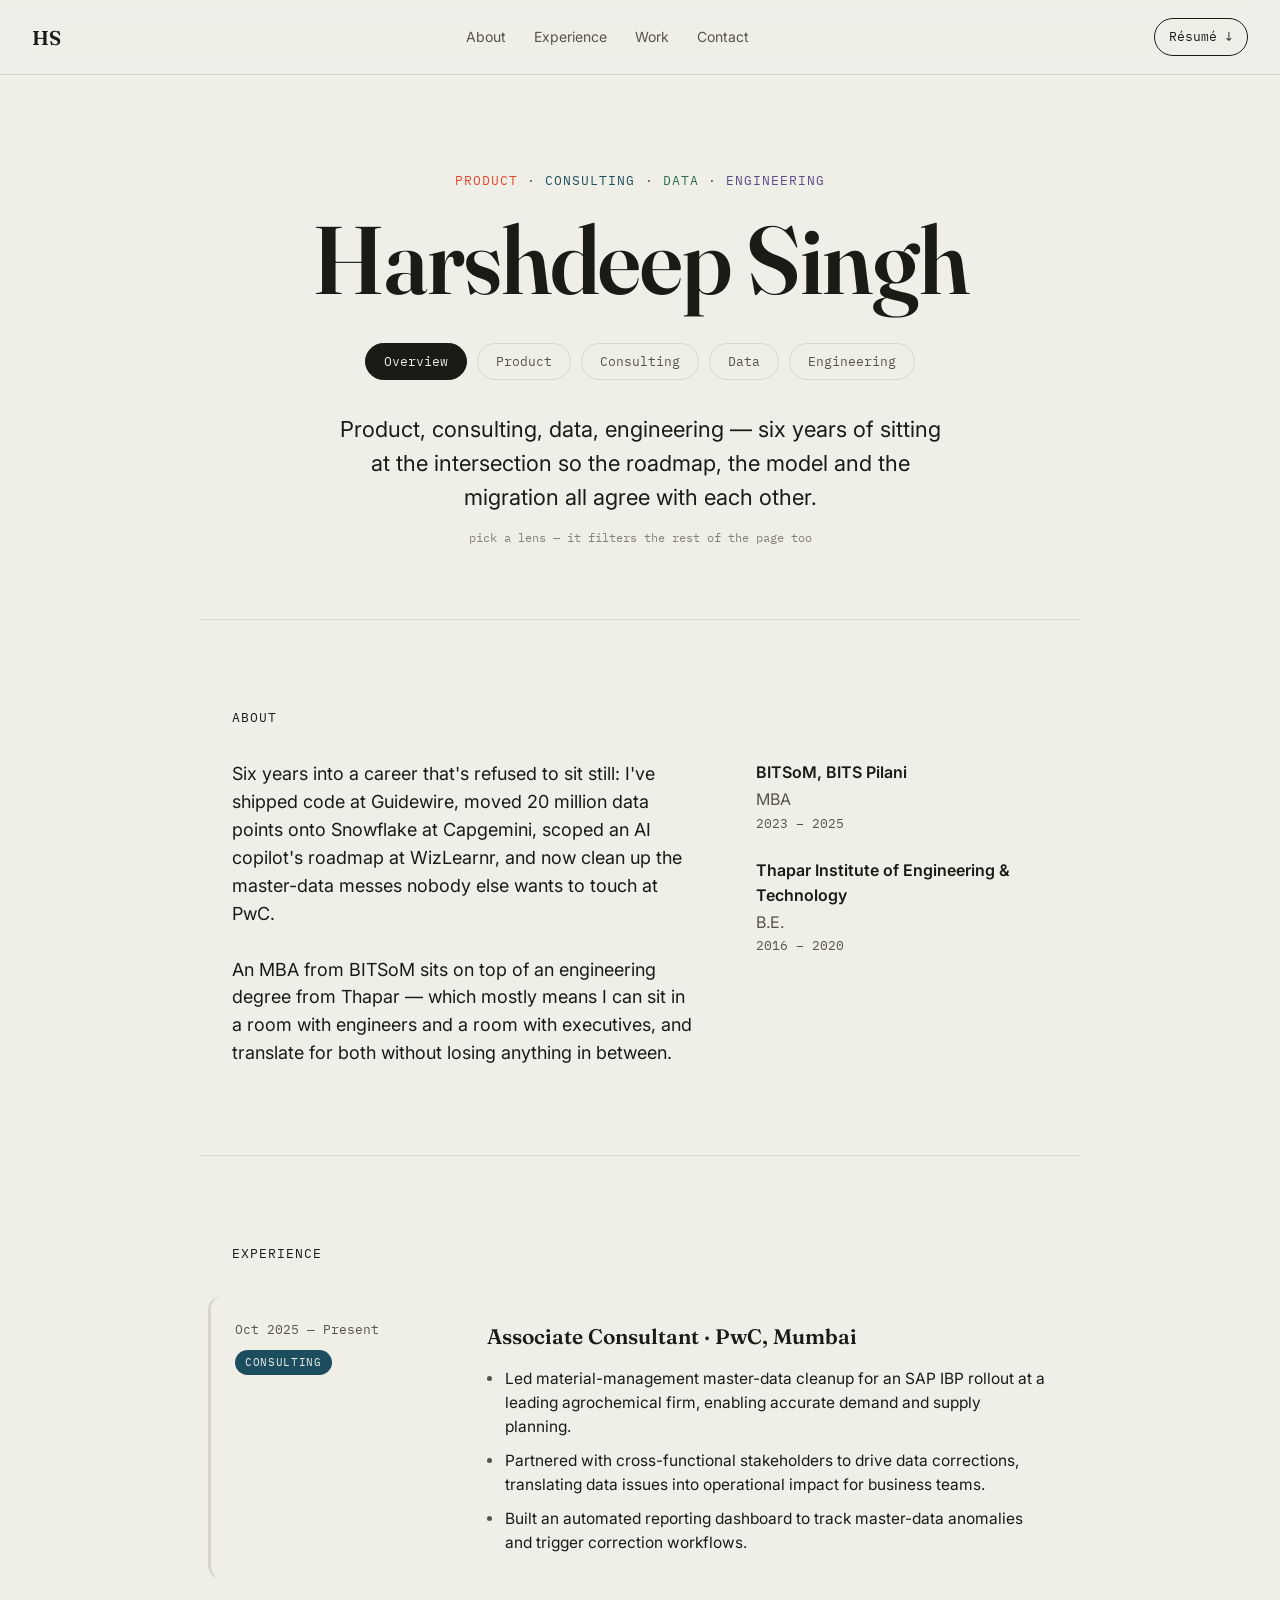
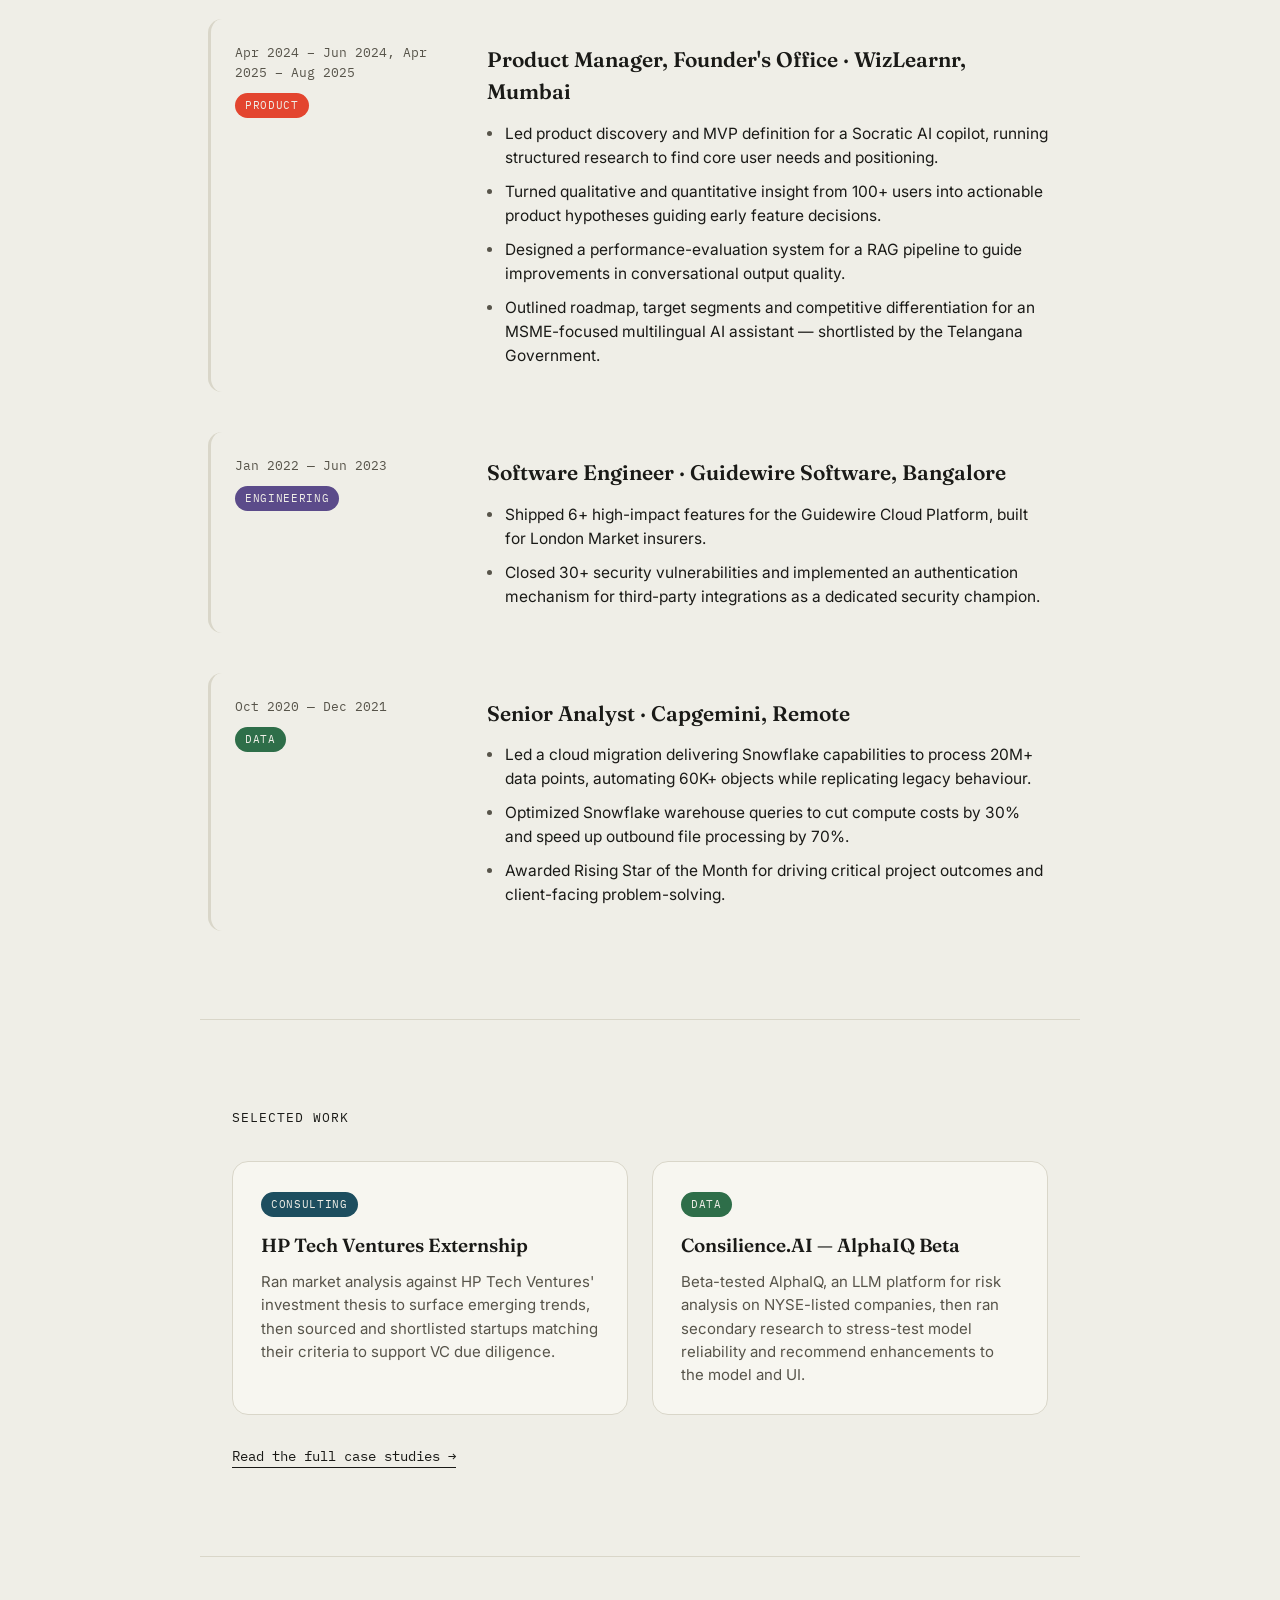
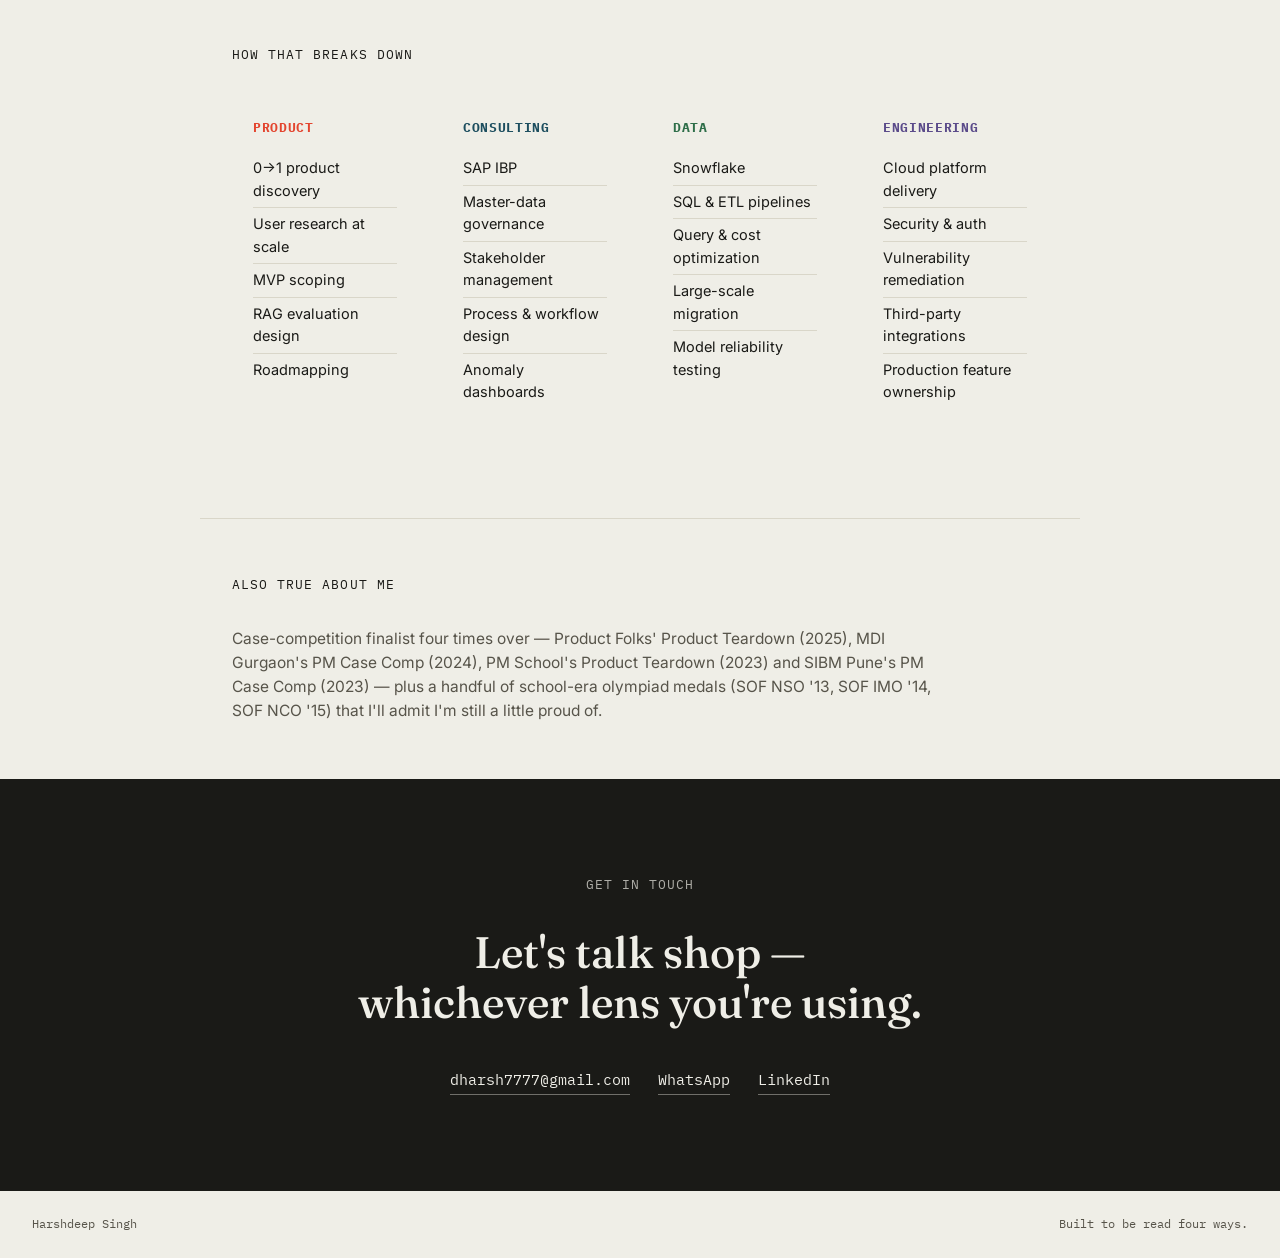
==== index.html @ 52ef0144 "Add files via upload" ====
<!DOCTYPE html>
<html lang="en">
<head>
<meta charset="UTF-8">
<meta name="viewport" content="width=device-width, initial-scale=1.0">
<title>Harshdeep Singh — Product · Consulting · Data · Engineering</title>
<meta name="description" content="Harshdeep Singh's portfolio — product, consulting, data and engineering, told through one career.">

<link rel="preconnect" href="https://fonts.googleapis.com">
<link rel="preconnect" href="https://fonts.gstatic.com" crossorigin>
<link href="https://fonts.googleapis.com/css2?family=Fraunces:opsz,wght@9..144,300;9..144,500;9..144,600;9..144,700&family=Inter:wght@400;500;600&family=IBM+Plex+Mono:wght@400;500&display=swap" rel="stylesheet">
<link rel="stylesheet" href="styles.css">
</head>
<body data-mode="overview">

<nav class="nav">
  <a href="#top" class="nav__mark">HS</a>
  <div class="nav__links">
    <a href="#about">About</a>
    <a href="#experience">Experience</a>
    <a href="#work">Work</a>
    <a href="#contact">Contact</a>
  </div>
  <a class="nav__resume" href="https://drive.google.com/file/d/1-5M2BheT80IlMUJ9oXyYekqQb4ygV8jG/view?usp=sharing" target="_blank" rel="noopener">Résumé ↓</a>
</nav>

<main>

  <!-- HERO -->
  <section class="hero" id="top">
    <p class="hero__eyebrow">
      <span data-eyebrow="product">Product</span> · <span data-eyebrow="consulting">Consulting</span> · <span data-eyebrow="data">Data</span> · <span data-eyebrow="engineering">Engineering</span>
    </p>
    <h1 class="hero__name">Harshdeep&nbsp;Singh</h1>

    <div class="lens" role="group" aria-label="View my work through a lens">
      <button class="lens__pill is-active" data-mode="overview" aria-pressed="true">Overview</button>
      <button class="lens__pill" data-mode="product" aria-pressed="false">Product</button>
      <button class="lens__pill" data-mode="consulting" aria-pressed="false">Consulting</button>
      <button class="lens__pill" data-mode="data" aria-pressed="false">Data</button>
      <button class="lens__pill" data-mode="engineering" aria-pressed="false">Engineering</button>
    </div>

    <p class="hero__tagline" id="tagline">
      Product, consulting, data, engineering — six years of sitting at the intersection so the roadmap, the model and the migration all agree with each other.
    </p>
    <p class="hero__hint">pick a lens — it filters the rest of the page too</p>
  </section>

  <!-- ABOUT -->
  <section class="section" id="about">
    <p class="eyebrow">About</p>
    <div class="about__grid">
      <p class="about__text">
        Six years into a career that's refused to sit still: I've shipped code at Guidewire, moved 20 million data points onto Snowflake at Capgemini, scoped an AI copilot's roadmap at WizLearnr, and now clean up the master-data messes nobody else wants to touch at PwC.
        <br><br>
        An MBA from BITSoM sits on top of an engineering degree from Thapar — which mostly means I can sit in a room with engineers and a room with executives, and translate for both without losing anything in between.
      </p>
      <div class="about__edu">
        <div class="edu__item">
          <p class="edu__school">BITSoM, BITS Pilani</p>
          <p class="edu__deg">MBA</p>
          <p class="edu__date">2023 – 2025</p>
        </div>
        <div class="edu__item">
          <p class="edu__school">Thapar Institute of Engineering &amp; Technology</p>
          <p class="edu__deg">B.E.</p>
          <p class="edu__date">2016 – 2020</p>
        </div>
      </div>
    </div>
  </section>

  <!-- EXPERIENCE -->
  <section class="section" id="experience">
    <p class="eyebrow">Experience</p>

    <div class="timeline">

      <article class="tl-item" data-mode="consulting">
        <div class="tl-item__when">
          <span class="tl-item__date">Oct 2025 — Present</span>
          <span class="tl-item__tag" data-tag="consulting">Consulting</span>
        </div>
        <div class="tl-item__body">
          <h3>Associate Consultant · PwC, Mumbai</h3>
          <ul>
            <li>Led material-management master-data cleanup for an SAP IBP rollout at a leading agrochemical firm, enabling accurate demand and supply planning.</li>
            <li>Partnered with cross-functional stakeholders to drive data corrections, translating data issues into operational impact for business teams.</li>
            <li>Built an automated reporting dashboard to track master-data anomalies and trigger correction workflows.</li>
          </ul>
        </div>
      </article>

      <article class="tl-item" data-mode="product">
        <div class="tl-item__when">
          <span class="tl-item__date">Apr 2024 – Jun 2024, Apr 2025 – Aug 2025</span>
          <span class="tl-item__tag" data-tag="product">Product</span>
        </div>
        <div class="tl-item__body">
          <h3>Product Manager, Founder's Office · WizLearnr, Mumbai</h3>
          <ul>
            <li>Led product discovery and MVP definition for a Socratic AI copilot, running structured research to find core user needs and positioning.</li>
            <li>Turned qualitative and quantitative insight from 100+ users into actionable product hypotheses guiding early feature decisions.</li>
            <li>Designed a performance-evaluation system for a RAG pipeline to guide improvements in conversational output quality.</li>
            <li>Outlined roadmap, target segments and competitive differentiation for an MSME-focused multilingual AI assistant — shortlisted by the Telangana Government.</li>
          </ul>
        </div>
      </article>

      <article class="tl-item" data-mode="engineering">
        <div class="tl-item__when">
          <span class="tl-item__date">Jan 2022 — Jun 2023</span>
          <span class="tl-item__tag" data-tag="engineering">Engineering</span>
        </div>
        <div class="tl-item__body">
          <h3>Software Engineer · Guidewire Software, Bangalore</h3>
          <ul>
            <li>Shipped 6+ high-impact features for the Guidewire Cloud Platform, built for London Market insurers.</li>
            <li>Closed 30+ security vulnerabilities and implemented an authentication mechanism for third-party integrations as a dedicated security champion.</li>
          </ul>
        </div>
      </article>

      <article class="tl-item" data-mode="data">
        <div class="tl-item__when">
          <span class="tl-item__date">Oct 2020 — Dec 2021</span>
          <span class="tl-item__tag" data-tag="data">Data</span>
        </div>
        <div class="tl-item__body">
          <h3>Senior Analyst · Capgemini, Remote</h3>
          <ul>
            <li>Led a cloud migration delivering Snowflake capabilities to process 20M+ data points, automating 60K+ objects while replicating legacy behaviour.</li>
            <li>Optimized Snowflake warehouse queries to cut compute costs by 30% and speed up outbound file processing by 70%.</li>
            <li>Awarded Rising Star of the Month for driving critical project outcomes and client-facing problem-solving.</li>
          </ul>
        </div>
      </article>

    </div>
  </section>

  <!-- WORK / PROJECTS -->
  <section class="section" id="work">
    <p class="eyebrow">Selected work</p>

    <div class="work-grid">
      <article class="work-card" data-mode="consulting">
        <span class="work-card__tag" data-tag="consulting">Consulting</span>
        <h3>HP Tech Ventures Externship</h3>
        <p>Ran market analysis against HP Tech Ventures' investment thesis to surface emerging trends, then sourced and shortlisted startups matching their criteria to support VC due diligence.</p>
      </article>

      <article class="work-card" data-mode="data">
        <span class="work-card__tag" data-tag="data">Data</span>
        <h3>Consilience.AI — AlphaIQ Beta</h3>
        <p>Beta-tested AlphaIQ, an LLM platform for risk analysis on NYSE-listed companies, then ran secondary research to stress-test model reliability and recommend enhancements to the model and UI.</p>
      </article>
    </div>

    <a class="work-cta" href="https://drive.google.com/drive/folders/11_wQbaVWUSu5bs67gZ-zLNTzkMA_i_I-?usp=sharing" target="_blank" rel="noopener">Read the full case studies →</a>
  </section>

  <!-- SKILLS -->
  <section class="section" id="skills">
    <p class="eyebrow">How that breaks down</p>
    <div class="skills-grid">

      <div class="skill-group" data-mode="product">
        <h4 data-tag="product">Product</h4>
        <ul>
          <li>0→1 product discovery</li>
          <li>User research at scale</li>
          <li>MVP scoping</li>
          <li>RAG evaluation design</li>
          <li>Roadmapping</li>
        </ul>
      </div>

      <div class="skill-group" data-mode="consulting">
        <h4 data-tag="consulting">Consulting</h4>
        <ul>
          <li>SAP IBP</li>
          <li>Master-data governance</li>
          <li>Stakeholder management</li>
          <li>Process &amp; workflow design</li>
          <li>Anomaly dashboards</li>
        </ul>
      </div>

      <div class="skill-group" data-mode="data">
        <h4 data-tag="data">Data</h4>
        <ul>
          <li>Snowflake</li>
          <li>SQL &amp; ETL pipelines</li>
          <li>Query &amp; cost optimization</li>
          <li>Large-scale migration</li>
          <li>Model reliability testing</li>
        </ul>
      </div>

      <div class="skill-group" data-mode="engineering">
        <h4 data-tag="engineering">Engineering</h4>
        <ul>
          <li>Cloud platform delivery</li>
          <li>Security &amp; auth</li>
          <li>Vulnerability remediation</li>
          <li>Third-party integrations</li>
          <li>Production feature ownership</li>
        </ul>
      </div>

    </div>
  </section>

  <!-- MORE / ACHIEVEMENTS -->
  <section class="section section--tight" id="more">
    <p class="eyebrow">Also true about me</p>
    <p class="more__text">
      Case-competition finalist four times over — Product Folks' Product Teardown (2025), MDI Gurgaon's PM Case Comp (2024), PM School's Product Teardown (2023) and SIBM Pune's PM Case Comp (2023) — plus a handful of school-era olympiad medals (SOF NSO '13, SOF IMO '14, SOF NCO '15) that I'll admit I'm still a little proud of.
    </p>
  </section>

  <!-- CONTACT -->
  <section class="contact" id="contact">
    <p class="eyebrow eyebrow--light">Get in touch</p>
    <h2 class="contact__heading">Let's talk shop —<br>whichever lens you're using.</h2>
    <div class="contact__links">
      <a href="mailto:dharsh7777@gmail.com">dharsh7777@gmail.com</a>
      <a href="https://wa.me/917355120100" target="_blank" rel="noopener">WhatsApp</a>
      <a href="#" target="_blank" rel="noopener" id="linkedin-link">LinkedIn</a>
    </div>
  </section>

</main>

<footer class="footer">
  <span>Harshdeep Singh</span>
  <span>Built to be read four ways.</span>
</footer>

<script src="script.js"></script>
</body>
</html>
---- styles.css ----
/* ---------- Tokens ---------- */
:root {
  --paper: #efeee7;
  --paper-raised: #f7f6f0;
  --ink: #1a1a17;
  --ink-soft: #57544a;
  --line: #d9d6c9;

  --accent: #1a1a17;
  --accent-soft: #1a1a1712;

  --c-product: #e3452f;
  --c-consulting: #1d4e5f;
  --c-data: #2e6e49;
  --c-engineering: #5b4b8a;

  --font-display: "Fraunces", serif;
  --font-body: "Inter", -apple-system, sans-serif;
  --font-mono: "IBM Plex Mono", monospace;

  --wrap: 880px;
}

* { box-sizing: border-box; }

@media (prefers-reduced-motion: reduce) {
  * { animation-duration: 0.001ms !important; transition-duration: 0.001ms !important; }
}

html { scroll-behavior: smooth; }

body {
  margin: 0;
  background: var(--paper);
  color: var(--ink);
  font-family: var(--font-body);
  font-size: 16px;
  line-height: 1.55;
  transition: background 0.4s ease;
}

a { color: inherit; }

ul { margin: 0; padding: 0; list-style: none; }

/* ---------- Nav ---------- */
.nav {
  position: sticky;
  top: 0;
  z-index: 20;
  display: flex;
  align-items: center;
  justify-content: space-between;
  padding: 18px 32px;
  background: color-mix(in srgb, var(--paper) 88%, transparent);
  backdrop-filter: blur(8px);
  border-bottom: 1px solid var(--line);
}

.nav__mark {
  font-family: var(--font-display);
  font-weight: 600;
  font-size: 20px;
  text-decoration: none;
  letter-spacing: 0.02em;
}

.nav__links {
  display: flex;
  gap: 28px;
  font-size: 14px;
}

.nav__links a {
  text-decoration: none;
  color: var(--ink-soft);
  transition: color 0.2s ease;
}
.nav__links a:hover,
.nav__links a:focus-visible { color: var(--ink); }

.nav__resume {
  font-family: var(--font-mono);
  font-size: 13px;
  text-decoration: none;
  border: 1px solid var(--ink);
  padding: 8px 14px;
  border-radius: 999px;
  transition: background 0.2s ease, color 0.2s ease, border-color 0.3s ease;
  white-space: nowrap;
}
.nav__resume:hover,
.nav__resume:focus-visible {
  background: var(--accent);
  border-color: var(--accent);
  color: var(--paper);
}

@media (max-width: 640px) {
  .nav__links { display: none; }
  .nav { padding: 16px 20px; }
}

/* ---------- Hero ---------- */
.hero {
  max-width: var(--wrap);
  margin: 0 auto;
  padding: 96px 32px 72px;
  text-align: center;
}

.hero__eyebrow {
  font-family: var(--font-mono);
  font-size: 13px;
  text-transform: uppercase;
  letter-spacing: 0.08em;
  color: var(--ink-soft);
  margin: 0 0 20px;
}
.hero__eyebrow span[data-eyebrow="product"] { color: var(--c-product); }
.hero__eyebrow span[data-eyebrow="consulting"] { color: var(--c-consulting); }
.hero__eyebrow span[data-eyebrow="data"] { color: var(--c-data); }
.hero__eyebrow span[data-eyebrow="engineering"] { color: var(--c-engineering); }

.hero__name {
  font-family: var(--font-display);
  font-weight: 600;
  font-size: clamp(48px, 9vw, 96px);
  line-height: 1;
  margin: 0 0 36px;
  letter-spacing: -0.01em;
}

.lens {
  display: flex;
  flex-wrap: wrap;
  justify-content: center;
  gap: 10px;
  margin-bottom: 32px;
}

.lens__pill {
  font-family: var(--font-mono);
  font-size: 13px;
  background: transparent;
  border: 1px solid var(--line);
  color: var(--ink-soft);
  padding: 9px 18px;
  border-radius: 999px;
  cursor: pointer;
  transition: border-color 0.25s ease, color 0.25s ease, background 0.25s ease, transform 0.15s ease;
}
.lens__pill:hover { transform: translateY(-1px); }
.lens__pill:focus-visible { outline: 2px solid var(--accent); outline-offset: 2px; }

.lens__pill.is-active {
  border-color: var(--accent);
  color: var(--paper);
  background: var(--accent);
}

.hero__tagline {
  font-size: clamp(18px, 2.4vw, 22px);
  max-width: 620px;
  margin: 0 auto 14px;
  color: var(--ink);
  min-height: 66px;
  transition: color 0.3s ease;
}

.hero__hint {
  font-family: var(--font-mono);
  font-size: 12px;
  color: var(--ink-soft);
  opacity: 0.7;
  margin: 0;
}

/* ---------- Sections ---------- */
.section {
  max-width: var(--wrap);
  margin: 0 auto;
  padding: 88px 32px;
  border-top: 1px solid var(--line);
}
.section--tight { padding: 56px 32px; }

.eyebrow {
  font-family: var(--font-mono);
  font-size: 13px;
  text-transform: uppercase;
  letter-spacing: 0.08em;
  color: var(--accent);
  margin: 0 0 32px;
  transition: color 0.3s ease;
}

/* About */
.about__grid {
  display: grid;
  grid-template-columns: 1.6fr 1fr;
  gap: 56px;
}
.about__text { font-size: 18px; margin: 0; }

.about__edu { display: flex; flex-direction: column; gap: 24px; }
.edu__school { font-weight: 600; margin: 0 0 2px; }
.edu__deg { margin: 0; color: var(--ink-soft); }
.edu__date { font-family: var(--font-mono); font-size: 13px; color: var(--ink-soft); margin: 2px 0 0; }

@media (max-width: 720px) {
  .about__grid { grid-template-columns: 1fr; gap: 32px; }
}

/* Timeline */
.timeline { display: flex; flex-direction: column; gap: 40px; }

.tl-item {
  display: grid;
  grid-template-columns: 220px 1fr;
  gap: 32px;
  padding: 24px;
  margin: 0 -24px;
  border-radius: 14px;
  border-left: 3px solid var(--line);
  transition: opacity 0.35s ease, border-color 0.35s ease, background 0.35s ease, filter 0.35s ease;
}

.tl-item__when { display: flex; flex-direction: column; gap: 10px; }
.tl-item__date { font-family: var(--font-mono); font-size: 13px; color: var(--ink-soft); }

.tl-item__tag {
  font-family: var(--font-mono);
  font-size: 11px;
  text-transform: uppercase;
  letter-spacing: 0.06em;
  padding: 4px 10px;
  border-radius: 999px;
  width: fit-content;
  color: var(--paper);
}
.tl-item__tag[data-tag="product"] { background: var(--c-product); }
.tl-item__tag[data-tag="consulting"] { background: var(--c-consulting); }
.tl-item__tag[data-tag="data"] { background: var(--c-data); }
.tl-item__tag[data-tag="engineering"] { background: var(--c-engineering); }

.tl-item__body h3 { font-family: var(--font-display); font-weight: 600; font-size: 21px; margin: 0 0 14px; }
.tl-item__body ul { display: flex; flex-direction: column; gap: 10px; }
.tl-item__body li {
  position: relative;
  padding-left: 18px;
  font-size: 15.5px;
  color: var(--ink);
}
.tl-item__body li::before {
  content: "";
  position: absolute;
  left: 0; top: 9px;
  width: 5px; height: 5px;
  border-radius: 50%;
  background: var(--ink-soft);
}

.tl-item.is-active { border-left-color: var(--accent); background: var(--accent-soft); }
.tl-item.is-dim { opacity: 0.32; filter: grayscale(0.4); }

@media (max-width: 640px) {
  .tl-item { grid-template-columns: 1fr; margin: 0; padding: 20px 16px; }
}

/* Work */
.work-grid {
  display: grid;
  grid-template-columns: 1fr 1fr;
  gap: 24px;
  margin-bottom: 28px;
}

.work-card {
  padding: 28px;
  border: 1px solid var(--line);
  border-radius: 16px;
  background: var(--paper-raised);
  transition: opacity 0.35s ease, border-color 0.3s ease, filter 0.35s ease;
}
.work-card__tag {
  font-family: var(--font-mono);
  font-size: 11px;
  text-transform: uppercase;
  letter-spacing: 0.06em;
  padding: 4px 10px;
  border-radius: 999px;
  color: var(--paper);
  display: inline-block;
  margin-bottom: 14px;
}
.work-card__tag[data-tag="consulting"] { background: var(--c-consulting); }
.work-card__tag[data-tag="data"] { background: var(--c-data); }

.work-card h3 { font-family: var(--font-display); font-weight: 600; font-size: 19px; margin: 0 0 10px; }
.work-card p { margin: 0; font-size: 15px; color: var(--ink-soft); }

.work-card.is-dim { opacity: 0.32; filter: grayscale(0.4); }

.work-cta {
  font-family: var(--font-mono);
  font-size: 14px;
  text-decoration: none;
  border-bottom: 1px solid var(--ink);
  padding-bottom: 2px;
}

@media (max-width: 640px) {
  .work-grid { grid-template-columns: 1fr; }
}

/* Skills */
.skills-grid {
  display: grid;
  grid-template-columns: repeat(4, 1fr);
  gap: 24px;
}
.skill-group {
  padding: 20px;
  border-radius: 14px;
  border: 1px solid transparent;
  transition: opacity 0.35s ease, border-color 0.3s ease, background 0.35s ease, filter 0.35s ease;
}
.skill-group h4 { font-family: var(--font-mono); font-size: 13px; text-transform: uppercase; letter-spacing: 0.05em; margin: 0 0 14px; }
.skill-group h4[data-tag="product"] { color: var(--c-product); }
.skill-group h4[data-tag="consulting"] { color: var(--c-consulting); }
.skill-group h4[data-tag="data"] { color: var(--c-data); }
.skill-group h4[data-tag="engineering"] { color: var(--c-engineering); }

.skill-group li { font-size: 14.5px; padding: 5px 0; border-top: 1px solid var(--line); }
.skill-group li:first-child { border-top: none; }

.skill-group.is-active { background: var(--paper-raised); border-color: var(--line); }
.skill-group.is-dim { opacity: 0.32; filter: grayscale(0.4); }

@media (max-width: 860px) {
  .skills-grid { grid-template-columns: 1fr 1fr; }
}
@media (max-width: 480px) {
  .skills-grid { grid-template-columns: 1fr; }
}

/* More / achievements */
.more__text { font-size: 15.5px; color: var(--ink-soft); max-width: 700px; margin: 0; }

/* Contact */
.contact {
  background: var(--ink);
  color: var(--paper);
  padding: 96px 32px;
  text-align: center;
}
.eyebrow--light { color: color-mix(in srgb, var(--paper) 70%, transparent); }

.contact__heading {
  font-family: var(--font-display);
  font-weight: 500;
  font-size: clamp(28px, 5vw, 44px);
  line-height: 1.15;
  margin: 0 0 40px;
}

.contact__links {
  display: flex;
  justify-content: center;
  gap: 28px;
  flex-wrap: wrap;
  font-family: var(--font-mono);
  font-size: 15px;
}
.contact__links a {
  text-decoration: none;
  border-bottom: 1px solid color-mix(in srgb, var(--paper) 40%, transparent);
  padding-bottom: 3px;
  transition: border-color 0.2s ease, opacity 0.2s ease;
}
.contact__links a:hover,
.contact__links a:focus-visible { border-color: var(--paper); }

/* Footer */
.footer {
  display: flex;
  justify-content: space-between;
  padding: 24px 32px;
  font-family: var(--font-mono);
  font-size: 12px;
  color: var(--ink-soft);
  background: var(--paper);
}

@media (max-width: 480px) {
  .footer { flex-direction: column; gap: 6px; text-align: center; }
}
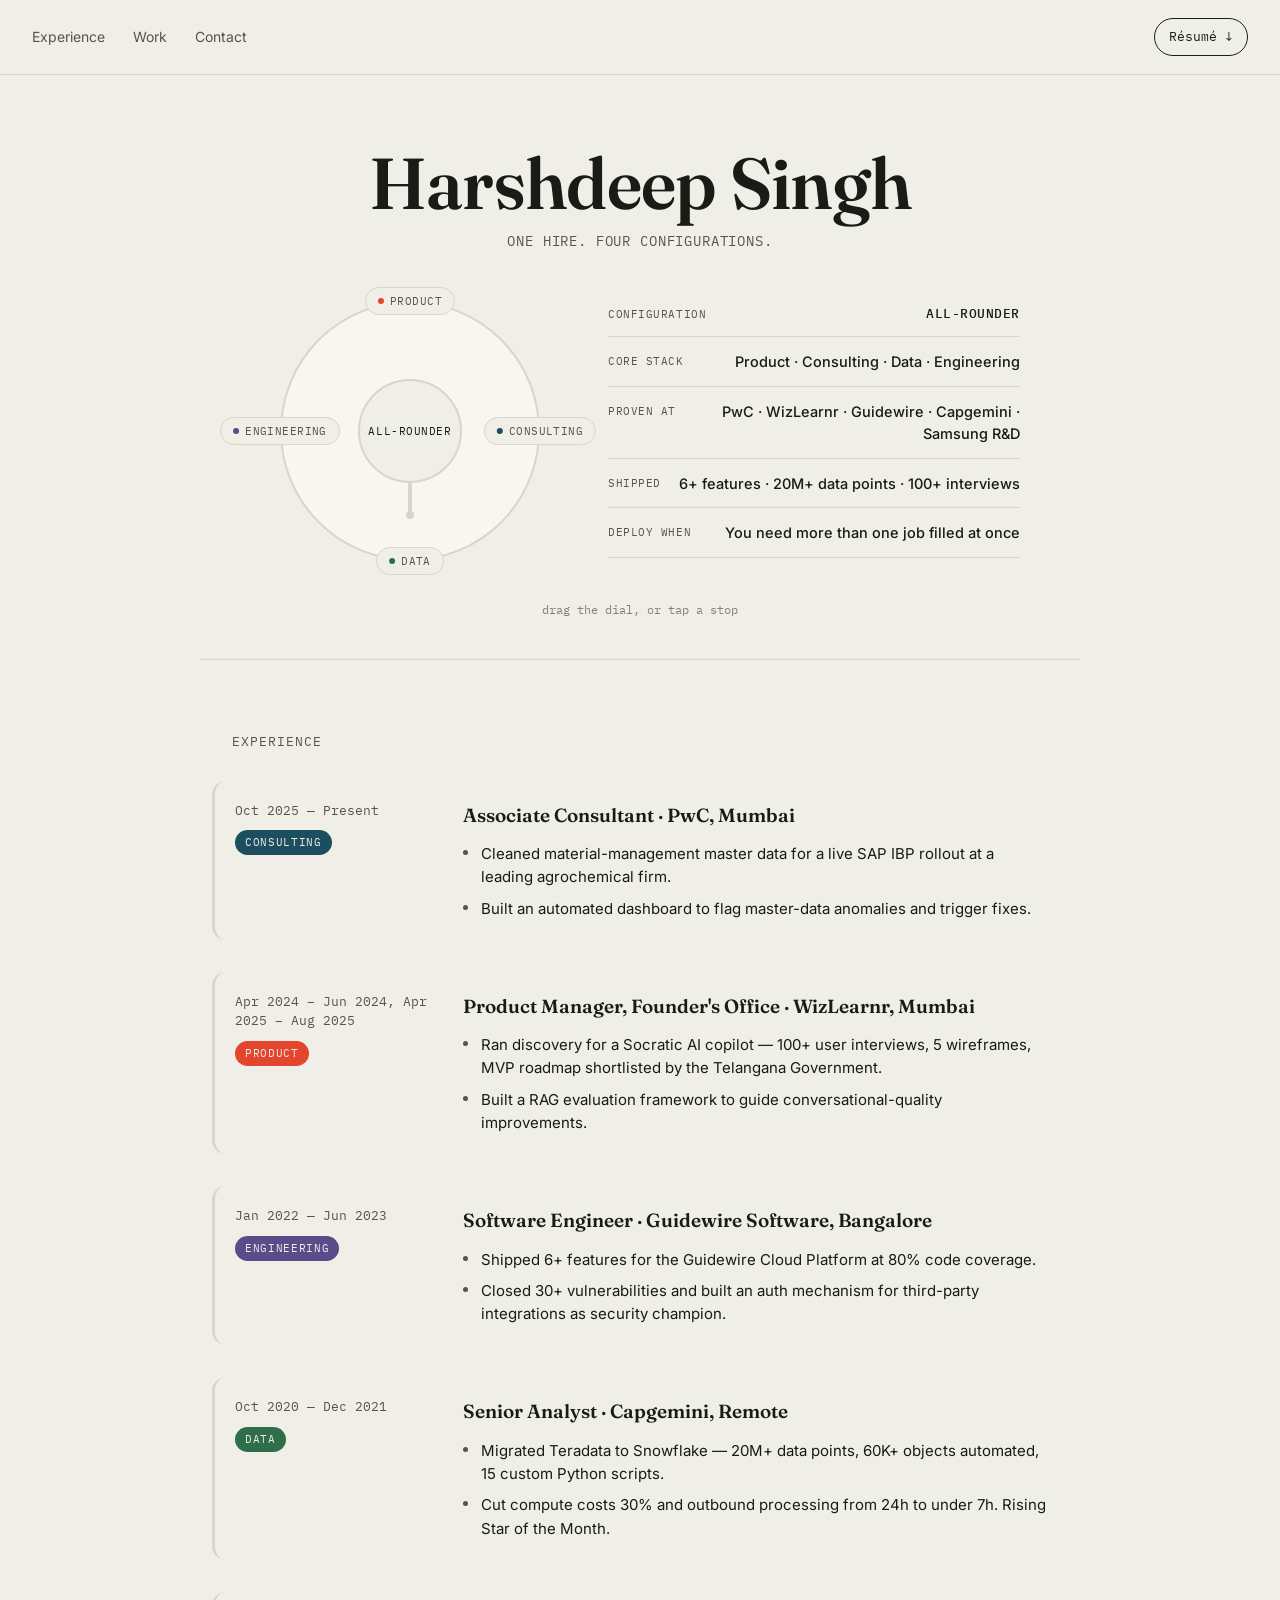
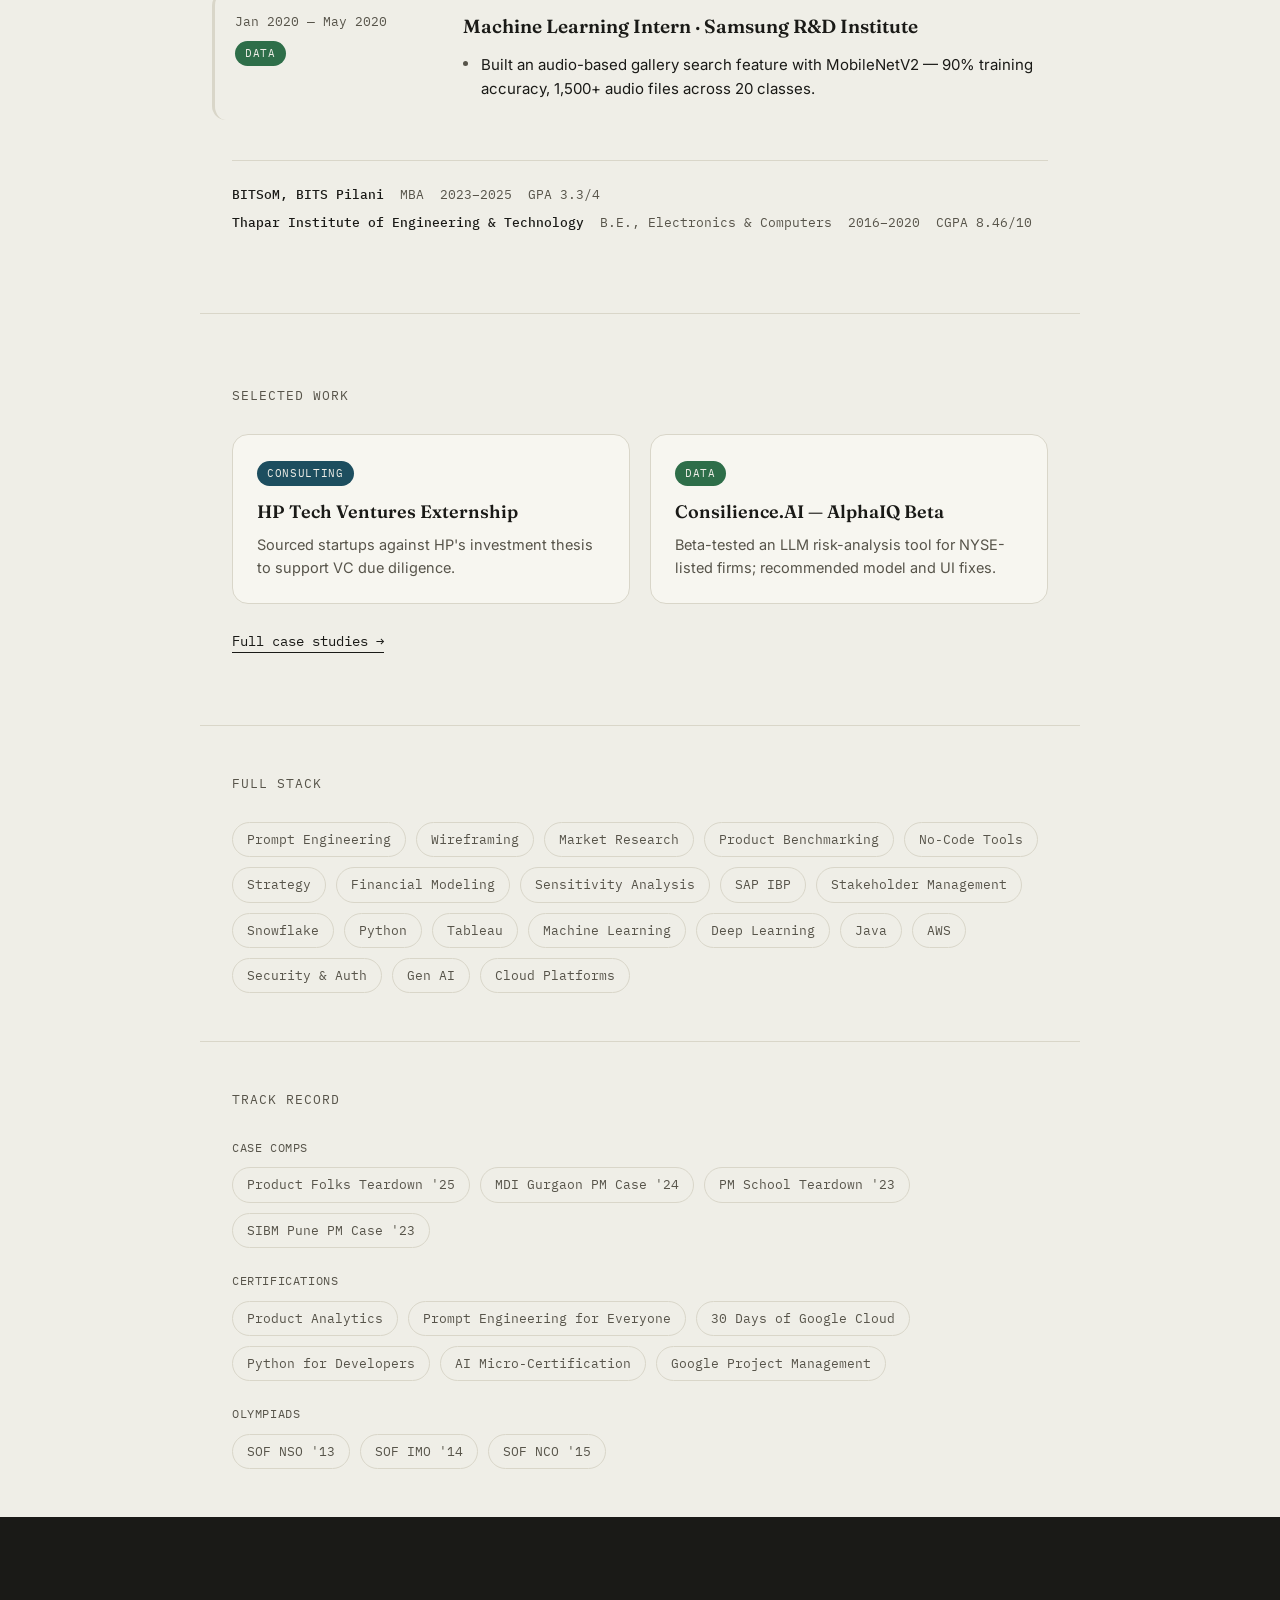
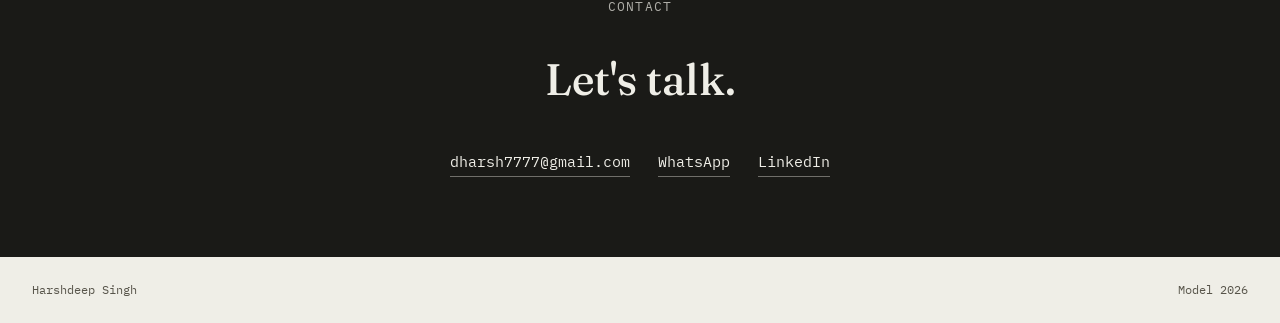
==== commit 3d62a129: "Add files via upload" ====
--- a/index.html
+++ b/index.html
@@ -3,8 +3,8 @@
 <head>
 <meta charset="UTF-8">
 <meta name="viewport" content="width=device-width, initial-scale=1.0">
-<title>Harshdeep Singh — Product · Consulting · Data · Engineering</title>
-<meta name="description" content="Harshdeep Singh's portfolio — product, consulting, data and engineering, told through one career.">
+<title>Harshdeep Singh — Model 2026</title>
+<meta name="description" content="Harshdeep Singh — one hire, four configurations: Product, Consulting, Data, Engineering.">
 
 <link rel="preconnect" href="https://fonts.googleapis.com">
 <link rel="preconnect" href="https://fonts.gstatic.com" crossorigin>
@@ -14,9 +14,7 @@
 <body data-mode="overview">
 
 <nav class="nav">
-  <a href="#top" class="nav__mark">HS</a>
   <div class="nav__links">
-    <a href="#about">About</a>
     <a href="#experience">Experience</a>
     <a href="#work">Work</a>
     <a href="#contact">Contact</a>
@@ -26,49 +24,61 @@
 
 <main>
 
-  <!-- HERO -->
+  <!-- HERO + CONFIGURATOR -->
   <section class="hero" id="top">
-    <p class="hero__eyebrow">
-      <span data-eyebrow="product">Product</span> · <span data-eyebrow="consulting">Consulting</span> · <span data-eyebrow="data">Data</span> · <span data-eyebrow="engineering">Engineering</span>
-    </p>
-    <h1 class="hero__name">Harshdeep&nbsp;Singh</h1>
-
-    <div class="lens" role="group" aria-label="View my work through a lens">
-      <button class="lens__pill is-active" data-mode="overview" aria-pressed="true">Overview</button>
-      <button class="lens__pill" data-mode="product" aria-pressed="false">Product</button>
-      <button class="lens__pill" data-mode="consulting" aria-pressed="false">Consulting</button>
-      <button class="lens__pill" data-mode="data" aria-pressed="false">Data</button>
-      <button class="lens__pill" data-mode="engineering" aria-pressed="false">Engineering</button>
-    </div>
-
-    <p class="hero__tagline" id="tagline">
-      Product, consulting, data, engineering — six years of sitting at the intersection so the roadmap, the model and the migration all agree with each other.
-    </p>
-    <p class="hero__hint">pick a lens — it filters the rest of the page too</p>
-  </section>
-
-  <!-- ABOUT -->
-  <section class="section" id="about">
-    <p class="eyebrow">About</p>
-    <div class="about__grid">
-      <p class="about__text">
-        Six years into a career that's refused to sit still: I've shipped code at Guidewire, moved 20 million data points onto Snowflake at Capgemini, scoped an AI copilot's roadmap at WizLearnr, and now clean up the master-data messes nobody else wants to touch at PwC.
-        <br><br>
-        An MBA from BITSoM sits on top of an engineering degree from Thapar — which mostly means I can sit in a room with engineers and a room with executives, and translate for both without losing anything in between.
-      </p>
-      <div class="about__edu">
-        <div class="edu__item">
-          <p class="edu__school">BITSoM, BITS Pilani</p>
-          <p class="edu__deg">MBA</p>
-          <p class="edu__date">2023 – 2025</p>
-        </div>
-        <div class="edu__item">
-          <p class="edu__school">Thapar Institute of Engineering &amp; Technology</p>
-          <p class="edu__deg">B.E.</p>
-          <p class="edu__date">2016 – 2020</p>
-        </div>
-      </div>
-    </div>
+    <h1 class="hero__name">Harshdeep Singh</h1>
+    <p class="hero__sub">One hire. Four configurations.</p>
+
+    <div class="configurator">
+
+      <!-- DIAL -->
+      <div class="dial" id="dial" tabindex="0" aria-label="Configuration dial. Use arrow keys or drag to select.">
+        <div class="dial__ring"></div>
+        <div class="dial__needle" id="needle"></div>
+        <button class="dial__hub" id="hub" aria-label="Reset to overview">
+          <span id="hub-label">ALL-ROUNDER</span>
+        </button>
+        <button class="dial__stop dial__stop--top" data-mode="product" aria-pressed="false">
+          <span class="dot" data-dot="product"></span>Product
+        </button>
+        <button class="dial__stop dial__stop--right" data-mode="consulting" aria-pressed="false">
+          <span class="dot" data-dot="consulting"></span>Consulting
+        </button>
+        <button class="dial__stop dial__stop--bottom" data-mode="data" aria-pressed="false">
+          <span class="dot" data-dot="data"></span>Data
+        </button>
+        <button class="dial__stop dial__stop--left" data-mode="engineering" aria-pressed="false">
+          <span class="dot" data-dot="engineering"></span>Engineering
+        </button>
+      </div>
+
+      <!-- SPEC SHEET -->
+      <div class="spec">
+        <p class="spec__row">
+          <span class="spec__label">Configuration</span>
+          <span class="spec__value" id="spec-config">All-rounder</span>
+        </p>
+        <p class="spec__row">
+          <span class="spec__label">Core stack</span>
+          <span class="spec__value" id="spec-stack">Product · Consulting · Data · Engineering</span>
+        </p>
+        <p class="spec__row">
+          <span class="spec__label">Proven at</span>
+          <span class="spec__value" id="spec-proven">PwC · WizLearnr · Guidewire · Capgemini · Samsung R&amp;D</span>
+        </p>
+        <p class="spec__row">
+          <span class="spec__label">Shipped</span>
+          <span class="spec__value" id="spec-shipped">6+ features · 20M+ data points · 100+ interviews</span>
+        </p>
+        <p class="spec__row">
+          <span class="spec__label">Deploy when</span>
+          <span class="spec__value" id="spec-deploy">You need more than one job filled at once</span>
+        </p>
+      </div>
+
+    </div>
+
+    <p class="hero__hint">drag the dial, or tap a stop</p>
   </section>
 
   <!-- EXPERIENCE -->
@@ -85,9 +95,8 @@
         <div class="tl-item__body">
           <h3>Associate Consultant · PwC, Mumbai</h3>
           <ul>
-            <li>Led material-management master-data cleanup for an SAP IBP rollout at a leading agrochemical firm, enabling accurate demand and supply planning.</li>
-            <li>Partnered with cross-functional stakeholders to drive data corrections, translating data issues into operational impact for business teams.</li>
-            <li>Built an automated reporting dashboard to track master-data anomalies and trigger correction workflows.</li>
+            <li>Cleaned material-management master data for a live SAP IBP rollout at a leading agrochemical firm.</li>
+            <li>Built an automated dashboard to flag master-data anomalies and trigger fixes.</li>
           </ul>
         </div>
       </article>
@@ -100,10 +109,8 @@
         <div class="tl-item__body">
           <h3>Product Manager, Founder's Office · WizLearnr, Mumbai</h3>
           <ul>
-            <li>Led product discovery and MVP definition for a Socratic AI copilot, running structured research to find core user needs and positioning.</li>
-            <li>Turned qualitative and quantitative insight from 100+ users into actionable product hypotheses guiding early feature decisions.</li>
-            <li>Designed a performance-evaluation system for a RAG pipeline to guide improvements in conversational output quality.</li>
-            <li>Outlined roadmap, target segments and competitive differentiation for an MSME-focused multilingual AI assistant — shortlisted by the Telangana Government.</li>
+            <li>Ran discovery for a Socratic AI copilot — 100+ user interviews, 5 wireframes, MVP roadmap shortlisted by the Telangana Government.</li>
+            <li>Built a RAG evaluation framework to guide conversational-quality improvements.</li>
           </ul>
         </div>
       </article>
@@ -116,8 +123,8 @@
         <div class="tl-item__body">
           <h3>Software Engineer · Guidewire Software, Bangalore</h3>
           <ul>
-            <li>Shipped 6+ high-impact features for the Guidewire Cloud Platform, built for London Market insurers.</li>
-            <li>Closed 30+ security vulnerabilities and implemented an authentication mechanism for third-party integrations as a dedicated security champion.</li>
+            <li>Shipped 6+ features for the Guidewire Cloud Platform at 80% code coverage.</li>
+            <li>Closed 30+ vulnerabilities and built an auth mechanism for third-party integrations as security champion.</li>
           </ul>
         </div>
       </article>
@@ -130,13 +137,30 @@
         <div class="tl-item__body">
           <h3>Senior Analyst · Capgemini, Remote</h3>
           <ul>
-            <li>Led a cloud migration delivering Snowflake capabilities to process 20M+ data points, automating 60K+ objects while replicating legacy behaviour.</li>
-            <li>Optimized Snowflake warehouse queries to cut compute costs by 30% and speed up outbound file processing by 70%.</li>
-            <li>Awarded Rising Star of the Month for driving critical project outcomes and client-facing problem-solving.</li>
-          </ul>
-        </div>
-      </article>
-
+            <li>Migrated Teradata to Snowflake — 20M+ data points, 60K+ objects automated, 15 custom Python scripts.</li>
+            <li>Cut compute costs 30% and outbound processing from 24h to under 7h. Rising Star of the Month.</li>
+          </ul>
+        </div>
+      </article>
+
+      <article class="tl-item" data-mode="data">
+        <div class="tl-item__when">
+          <span class="tl-item__date">Jan 2020 — May 2020</span>
+          <span class="tl-item__tag" data-tag="data">Data</span>
+        </div>
+        <div class="tl-item__body">
+          <h3>Machine Learning Intern · Samsung R&amp;D Institute</h3>
+          <ul>
+            <li>Built an audio-based gallery search feature with MobileNetV2 — 90% training accuracy, 1,500+ audio files across 20 classes.</li>
+          </ul>
+        </div>
+      </article>
+
+    </div>
+
+    <div class="edu-strip">
+      <p><span>BITSoM, BITS Pilani</span><span>MBA</span><span>2023–2025</span><span>GPA 3.3/4</span></p>
+      <p><span>Thapar Institute of Engineering &amp; Technology</span><span>B.E., Electronics &amp; Computers</span><span>2016–2020</span><span>CGPA 8.46/10</span></p>
     </div>
   </section>
 
@@ -148,83 +172,85 @@
       <article class="work-card" data-mode="consulting">
         <span class="work-card__tag" data-tag="consulting">Consulting</span>
         <h3>HP Tech Ventures Externship</h3>
-        <p>Ran market analysis against HP Tech Ventures' investment thesis to surface emerging trends, then sourced and shortlisted startups matching their criteria to support VC due diligence.</p>
+        <p>Sourced startups against HP's investment thesis to support VC due diligence.</p>
       </article>
 
       <article class="work-card" data-mode="data">
         <span class="work-card__tag" data-tag="data">Data</span>
         <h3>Consilience.AI — AlphaIQ Beta</h3>
-        <p>Beta-tested AlphaIQ, an LLM platform for risk analysis on NYSE-listed companies, then ran secondary research to stress-test model reliability and recommend enhancements to the model and UI.</p>
-      </article>
-    </div>
-
-    <a class="work-cta" href="https://drive.google.com/drive/folders/11_wQbaVWUSu5bs67gZ-zLNTzkMA_i_I-?usp=sharing" target="_blank" rel="noopener">Read the full case studies →</a>
-  </section>
-
-  <!-- SKILLS -->
-  <section class="section" id="skills">
-    <p class="eyebrow">How that breaks down</p>
-    <div class="skills-grid">
-
-      <div class="skill-group" data-mode="product">
-        <h4 data-tag="product">Product</h4>
-        <ul>
-          <li>0→1 product discovery</li>
-          <li>User research at scale</li>
-          <li>MVP scoping</li>
-          <li>RAG evaluation design</li>
-          <li>Roadmapping</li>
-        </ul>
-      </div>
-
-      <div class="skill-group" data-mode="consulting">
-        <h4 data-tag="consulting">Consulting</h4>
-        <ul>
-          <li>SAP IBP</li>
-          <li>Master-data governance</li>
-          <li>Stakeholder management</li>
-          <li>Process &amp; workflow design</li>
-          <li>Anomaly dashboards</li>
-        </ul>
-      </div>
-
-      <div class="skill-group" data-mode="data">
-        <h4 data-tag="data">Data</h4>
-        <ul>
-          <li>Snowflake</li>
-          <li>SQL &amp; ETL pipelines</li>
-          <li>Query &amp; cost optimization</li>
-          <li>Large-scale migration</li>
-          <li>Model reliability testing</li>
-        </ul>
-      </div>
-
-      <div class="skill-group" data-mode="engineering">
-        <h4 data-tag="engineering">Engineering</h4>
-        <ul>
-          <li>Cloud platform delivery</li>
-          <li>Security &amp; auth</li>
-          <li>Vulnerability remediation</li>
-          <li>Third-party integrations</li>
-          <li>Production feature ownership</li>
-        </ul>
-      </div>
-
-    </div>
-  </section>
-
-  <!-- MORE / ACHIEVEMENTS -->
+        <p>Beta-tested an LLM risk-analysis tool for NYSE-listed firms; recommended model and UI fixes.</p>
+      </article>
+    </div>
+
+    <a class="work-cta" href="https://drive.google.com/drive/folders/11_wQbaVWUSu5bs67gZ-zLNTzkMA_i_I-?usp=sharing" target="_blank" rel="noopener">Full case studies →</a>
+  </section>
+
+  <!-- FULL STACK -->
+  <section class="section section--tight" id="stack">
+    <p class="eyebrow">Full stack</p>
+    <div class="chip-row" id="chip-row">
+      <span class="chip" data-mode="product">Prompt Engineering</span>
+      <span class="chip" data-mode="product">Wireframing</span>
+      <span class="chip" data-mode="product">Market Research</span>
+      <span class="chip" data-mode="product">Product Benchmarking</span>
+      <span class="chip" data-mode="product">No-Code Tools</span>
+      <span class="chip" data-mode="consulting">Strategy</span>
+      <span class="chip" data-mode="consulting">Financial Modeling</span>
+      <span class="chip" data-mode="consulting">Sensitivity Analysis</span>
+      <span class="chip" data-mode="consulting">SAP IBP</span>
+      <span class="chip" data-mode="consulting">Stakeholder Management</span>
+      <span class="chip" data-mode="data">Snowflake</span>
+      <span class="chip" data-mode="data">Python</span>
+      <span class="chip" data-mode="data">Tableau</span>
+      <span class="chip" data-mode="data">Machine Learning</span>
+      <span class="chip" data-mode="data">Deep Learning</span>
+      <span class="chip" data-mode="engineering">Java</span>
+      <span class="chip" data-mode="engineering">AWS</span>
+      <span class="chip" data-mode="engineering">Security &amp; Auth</span>
+      <span class="chip" data-mode="engineering">Gen AI</span>
+      <span class="chip" data-mode="engineering">Cloud Platforms</span>
+    </div>
+  </section>
+
+  <!-- TRACK RECORD -->
   <section class="section section--tight" id="more">
-    <p class="eyebrow">Also true about me</p>
-    <p class="more__text">
-      Case-competition finalist four times over — Product Folks' Product Teardown (2025), MDI Gurgaon's PM Case Comp (2024), PM School's Product Teardown (2023) and SIBM Pune's PM Case Comp (2023) — plus a handful of school-era olympiad medals (SOF NSO '13, SOF IMO '14, SOF NCO '15) that I'll admit I'm still a little proud of.
-    </p>
+    <p class="eyebrow">Track record</p>
+    <div class="record">
+      <div class="record__group">
+        <p class="record__label">Case comps</p>
+        <div class="chip-row chip-row--flat">
+          <span class="chip chip--flat">Product Folks Teardown '25</span>
+          <span class="chip chip--flat">MDI Gurgaon PM Case '24</span>
+          <span class="chip chip--flat">PM School Teardown '23</span>
+          <span class="chip chip--flat">SIBM Pune PM Case '23</span>
+        </div>
+      </div>
+      <div class="record__group">
+        <p class="record__label">Certifications</p>
+        <div class="chip-row chip-row--flat">
+          <span class="chip chip--flat">Product Analytics</span>
+          <span class="chip chip--flat">Prompt Engineering for Everyone</span>
+          <span class="chip chip--flat">30 Days of Google Cloud</span>
+          <span class="chip chip--flat">Python for Developers</span>
+          <span class="chip chip--flat">AI Micro-Certification</span>
+          <span class="chip chip--flat">Google Project Management</span>
+        </div>
+      </div>
+      <div class="record__group">
+        <p class="record__label">Olympiads</p>
+        <div class="chip-row chip-row--flat">
+          <span class="chip chip--flat">SOF NSO '13</span>
+          <span class="chip chip--flat">SOF IMO '14</span>
+          <span class="chip chip--flat">SOF NCO '15</span>
+        </div>
+      </div>
+    </div>
   </section>
 
   <!-- CONTACT -->
   <section class="contact" id="contact">
-    <p class="eyebrow eyebrow--light">Get in touch</p>
-    <h2 class="contact__heading">Let's talk shop —<br>whichever lens you're using.</h2>
+    <p class="eyebrow eyebrow--light">Contact</p>
+    <h2 class="contact__heading">Let's talk.</h2>
     <div class="contact__links">
       <a href="mailto:dharsh7777@gmail.com">dharsh7777@gmail.com</a>
       <a href="https://wa.me/917355120100" target="_blank" rel="noopener">WhatsApp</a>
@@ -236,7 +262,7 @@
 
 <footer class="footer">
   <span>Harshdeep Singh</span>
-  <span>Built to be read four ways.</span>
+  <span>Model 2026</span>
 </footer>
 
 <script src="script.js"></script>
--- a/styles.css
+++ b/styles.css
@@ -27,8 +27,6 @@
   * { animation-duration: 0.001ms !important; transition-duration: 0.001ms !important; }
 }
 
-html { scroll-behavior: smooth; }
-
 body {
   margin: 0;
   background: var(--paper);
@@ -36,12 +34,11 @@
   font-family: var(--font-body);
   font-size: 16px;
   line-height: 1.55;
-  transition: background 0.4s ease;
 }
 
 a { color: inherit; }
-
 ul { margin: 0; padding: 0; list-style: none; }
+button { font-family: inherit; }
 
 /* ---------- Nav ---------- */
 .nav {
@@ -50,34 +47,17 @@
   z-index: 20;
   display: flex;
   align-items: center;
-  justify-content: space-between;
+  justify-content: flex-end;
+  gap: 28px;
   padding: 18px 32px;
   background: color-mix(in srgb, var(--paper) 88%, transparent);
   backdrop-filter: blur(8px);
   border-bottom: 1px solid var(--line);
 }
 
-.nav__mark {
-  font-family: var(--font-display);
-  font-weight: 600;
-  font-size: 20px;
-  text-decoration: none;
-  letter-spacing: 0.02em;
-}
-
-.nav__links {
-  display: flex;
-  gap: 28px;
-  font-size: 14px;
-}
-
-.nav__links a {
-  text-decoration: none;
-  color: var(--ink-soft);
-  transition: color 0.2s ease;
-}
-.nav__links a:hover,
-.nav__links a:focus-visible { color: var(--ink); }
+.nav__links { display: flex; gap: 28px; font-size: 14px; margin-right: auto; }
+.nav__links a { text-decoration: none; color: var(--ink-soft); transition: color 0.2s ease; }
+.nav__links a:hover, .nav__links a:focus-visible { color: var(--ink); }
 
 .nav__resume {
   font-family: var(--font-mono);
@@ -86,148 +66,244 @@
   border: 1px solid var(--ink);
   padding: 8px 14px;
   border-radius: 999px;
-  transition: background 0.2s ease, color 0.2s ease, border-color 0.3s ease;
+  transition: background 0.2s ease, color 0.2s ease;
   white-space: nowrap;
 }
-.nav__resume:hover,
-.nav__resume:focus-visible {
-  background: var(--accent);
-  border-color: var(--accent);
+.nav__resume:hover, .nav__resume:focus-visible {
+  background: var(--ink);
   color: var(--paper);
 }
 
 @media (max-width: 640px) {
   .nav__links { display: none; }
-  .nav { padding: 16px 20px; }
+  .nav { padding: 16px 20px; justify-content: flex-end; }
 }
 
 /* ---------- Hero ---------- */
-.hero {
-  max-width: var(--wrap);
-  margin: 0 auto;
-  padding: 96px 32px 72px;
-  text-align: center;
-}
-
-.hero__eyebrow {
-  font-family: var(--font-mono);
-  font-size: 13px;
-  text-transform: uppercase;
-  letter-spacing: 0.08em;
-  color: var(--ink-soft);
-  margin: 0 0 20px;
-}
-.hero__eyebrow span[data-eyebrow="product"] { color: var(--c-product); }
-.hero__eyebrow span[data-eyebrow="consulting"] { color: var(--c-consulting); }
-.hero__eyebrow span[data-eyebrow="data"] { color: var(--c-data); }
-.hero__eyebrow span[data-eyebrow="engineering"] { color: var(--c-engineering); }
+.hero { max-width: var(--wrap); margin: 0 auto; padding: 72px 32px 40px; text-align: center; }
 
 .hero__name {
   font-family: var(--font-display);
   font-weight: 600;
-  font-size: clamp(48px, 9vw, 96px);
+  font-size: clamp(40px, 7vw, 72px);
   line-height: 1;
-  margin: 0 0 36px;
+  margin: 0 0 12px;
   letter-spacing: -0.01em;
 }
 
-.lens {
-  display: flex;
-  flex-wrap: wrap;
+.hero__sub {
+  font-family: var(--font-mono);
+  font-size: 14px;
+  text-transform: uppercase;
+  letter-spacing: 0.06em;
+  color: var(--ink-soft);
+  margin: 0 0 48px;
+}
+
+/* ---------- Configurator ---------- */
+.configurator {
+  display: grid;
+  grid-template-columns: 300px 1fr;
+  align-items: center;
+  gap: 48px;
+  text-align: left;
+  max-width: 760px;
+  margin: 0 auto;
+}
+
+@media (max-width: 720px) {
+  .configurator { grid-template-columns: 1fr; justify-items: center; text-align: center; }
+}
+
+/* Dial */
+.dial {
+  position: relative;
+  width: 260px;
+  height: 260px;
+  margin: 0 auto;
+  flex-shrink: 0;
+  border-radius: 50%;
+}
+.dial:focus-visible { outline: 2px solid var(--accent); outline-offset: 6px; }
+
+.dial__ring {
+  position: absolute;
+  inset: 0;
+  border-radius: 50%;
+  border: 2px solid var(--line);
+  background: var(--paper-raised);
+}
+
+.dial__needle {
+  position: absolute;
+  left: 50%;
+  top: 50%;
+  width: 4px;
+  height: 84px;
+  background: var(--accent);
+  border-radius: 2px;
+  transform-origin: top center;
+  transform: translateX(-50%) rotate(var(--angle, 0deg));
+  transition: transform 0.6s cubic-bezier(.16, 1, .3, 1), background 0.3s ease, opacity 0.4s ease;
+  opacity: 0.15;
+  pointer-events: none;
+}
+.dial__needle::after {
+  content: "";
+  position: absolute;
+  bottom: -4px;
+  left: 50%;
+  transform: translateX(-50%);
+  width: 8px;
+  height: 8px;
+  border-radius: 50%;
+  background: var(--accent);
+}
+
+.dial__hub {
+  position: absolute;
+  left: 50%;
+  top: 50%;
+  width: 104px;
+  height: 104px;
+  transform: translate(-50%, -50%);
+  border-radius: 50%;
+  background: var(--paper);
+  border: 2px solid var(--line);
+  display: flex;
+  align-items: center;
   justify-content: center;
-  gap: 10px;
-  margin-bottom: 32px;
-}
-
-.lens__pill {
-  font-family: var(--font-mono);
-  font-size: 13px;
-  background: transparent;
+  text-align: center;
+  padding: 8px;
+  cursor: pointer;
+  transition: border-color 0.3s ease, transform 0.15s ease;
+}
+.dial__hub:hover { transform: translate(-50%, -50%) scale(1.03); }
+.dial__hub:focus-visible { outline: 2px solid var(--accent); outline-offset: 3px; }
+.dial__hub span {
+  font-family: var(--font-mono);
+  font-size: 11px;
+  text-transform: uppercase;
+  letter-spacing: 0.05em;
+  color: var(--ink);
+}
+
+.dial__stop {
+  position: absolute;
+  display: flex;
+  align-items: center;
+  gap: 6px;
+  background: var(--paper);
   border: 1px solid var(--line);
   color: var(--ink-soft);
-  padding: 9px 18px;
+  font-family: var(--font-mono);
+  font-size: 11px;
+  text-transform: uppercase;
+  letter-spacing: 0.04em;
+  padding: 6px 12px;
   border-radius: 999px;
   cursor: pointer;
-  transition: border-color 0.25s ease, color 0.25s ease, background 0.25s ease, transform 0.15s ease;
-}
-.lens__pill:hover { transform: translateY(-1px); }
-.lens__pill:focus-visible { outline: 2px solid var(--accent); outline-offset: 2px; }
-
-.lens__pill.is-active {
-  border-color: var(--accent);
-  color: var(--paper);
-  background: var(--accent);
-}
-
-.hero__tagline {
-  font-size: clamp(18px, 2.4vw, 22px);
-  max-width: 620px;
-  margin: 0 auto 14px;
-  color: var(--ink);
-  min-height: 66px;
+  white-space: nowrap;
+  transition: color 0.25s ease, border-color 0.25s ease, transform 0.15s ease, background 0.25s ease;
+}
+.dial__stop:hover { transform: translate(-50%, -50%) scale(1.05); }
+.dial__stop:focus-visible { outline: 2px solid var(--accent); outline-offset: 2px; }
+
+.dial__stop--top    { top: 0;    left: 50%;  transform: translate(-50%, -50%); }
+.dial__stop--right  { top: 50%; left: 100%; transform: translate(-50%, -50%); }
+.dial__stop--bottom { top: 100%; left: 50%;  transform: translate(-50%, -50%); }
+.dial__stop--left   { top: 50%; left: 0;    transform: translate(-50%, -50%); }
+.dial__stop--top:hover    { transform: translate(-50%, -50%) scale(1.05); }
+.dial__stop--right:hover  { transform: translate(-50%, -50%) scale(1.05); }
+.dial__stop--bottom:hover { transform: translate(-50%, -50%) scale(1.05); }
+.dial__stop--left:hover   { transform: translate(-50%, -50%) scale(1.05); }
+
+.dial__stop .dot { width: 6px; height: 6px; border-radius: 50%; background: currentColor; }
+.dial__stop[data-mode="product"].is-active { border-color: var(--c-product); color: var(--c-product); background: color-mix(in srgb, var(--c-product) 10%, var(--paper)); }
+.dial__stop[data-mode="consulting"].is-active { border-color: var(--c-consulting); color: var(--c-consulting); background: color-mix(in srgb, var(--c-consulting) 10%, var(--paper)); }
+.dial__stop[data-mode="data"].is-active { border-color: var(--c-data); color: var(--c-data); background: color-mix(in srgb, var(--c-data) 10%, var(--paper)); }
+.dial__stop[data-mode="engineering"].is-active { border-color: var(--c-engineering); color: var(--c-engineering); background: color-mix(in srgb, var(--c-engineering) 10%, var(--paper)); }
+
+.dot[data-dot="product"] { color: var(--c-product); }
+.dot[data-dot="consulting"] { color: var(--c-consulting); }
+.dot[data-dot="data"] { color: var(--c-data); }
+.dot[data-dot="engineering"] { color: var(--c-engineering); }
+
+@media (max-width: 400px) {
+  .dial { width: 220px; height: 220px; }
+  .dial__hub { width: 88px; height: 88px; }
+  .dial__needle { height: 70px; }
+}
+
+/* Spec sheet */
+.spec { display: flex; flex-direction: column; gap: 14px; width: 100%; }
+.spec__row {
+  display: flex;
+  justify-content: space-between;
+  gap: 16px;
+  margin: 0;
+  padding-bottom: 12px;
+  border-bottom: 1px solid var(--line);
+  font-size: 14.5px;
+}
+.spec__label {
+  font-family: var(--font-mono);
+  font-size: 11px;
+  text-transform: uppercase;
+  letter-spacing: 0.05em;
+  color: var(--ink-soft);
+  white-space: nowrap;
+  padding-top: 2px;
+}
+.spec__value {
+  text-align: right;
+  font-weight: 500;
   transition: color 0.3s ease;
 }
+#spec-config { color: var(--accent); font-family: var(--font-mono); text-transform: uppercase; font-size: 13px; letter-spacing: 0.04em; }
+
+@media (max-width: 720px) {
+  .spec__row { flex-direction: column; gap: 4px; text-align: left; }
+  .spec__value { text-align: left; }
+}
 
 .hero__hint {
   font-family: var(--font-mono);
   font-size: 12px;
   color: var(--ink-soft);
   opacity: 0.7;
-  margin: 0;
+  margin: 40px 0 0;
 }
 
 /* ---------- Sections ---------- */
-.section {
-  max-width: var(--wrap);
-  margin: 0 auto;
-  padding: 88px 32px;
-  border-top: 1px solid var(--line);
-}
-.section--tight { padding: 56px 32px; }
+.section { max-width: var(--wrap); margin: 0 auto; padding: 72px 32px; border-top: 1px solid var(--line); }
+.section--tight { padding: 48px 32px; }
 
 .eyebrow {
   font-family: var(--font-mono);
   font-size: 13px;
   text-transform: uppercase;
   letter-spacing: 0.08em;
-  color: var(--accent);
-  margin: 0 0 32px;
-  transition: color 0.3s ease;
-}
-
-/* About */
-.about__grid {
-  display: grid;
-  grid-template-columns: 1.6fr 1fr;
-  gap: 56px;
-}
-.about__text { font-size: 18px; margin: 0; }
-
-.about__edu { display: flex; flex-direction: column; gap: 24px; }
-.edu__school { font-weight: 600; margin: 0 0 2px; }
-.edu__deg { margin: 0; color: var(--ink-soft); }
-.edu__date { font-family: var(--font-mono); font-size: 13px; color: var(--ink-soft); margin: 2px 0 0; }
-
-@media (max-width: 720px) {
-  .about__grid { grid-template-columns: 1fr; gap: 32px; }
+  color: var(--ink-soft);
+  margin: 0 0 28px;
 }
 
 /* Timeline */
-.timeline { display: flex; flex-direction: column; gap: 40px; }
+.timeline { display: flex; flex-direction: column; gap: 32px; }
 
 .tl-item {
   display: grid;
-  grid-template-columns: 220px 1fr;
-  gap: 32px;
-  padding: 24px;
-  margin: 0 -24px;
+  grid-template-columns: 200px 1fr;
+  gap: 28px;
+  padding: 20px;
+  margin: 0 -20px;
   border-radius: 14px;
   border-left: 3px solid var(--line);
   transition: opacity 0.35s ease, border-color 0.35s ease, background 0.35s ease, filter 0.35s ease;
 }
 
 .tl-item__when { display: flex; flex-direction: column; gap: 10px; }
-.tl-item__date { font-family: var(--font-mono); font-size: 13px; color: var(--ink-soft); }
+.tl-item__date { font-family: var(--font-mono); font-size: 12.5px; color: var(--ink-soft); }
 
 .tl-item__tag {
   font-family: var(--font-mono);
@@ -244,44 +320,47 @@
 .tl-item__tag[data-tag="data"] { background: var(--c-data); }
 .tl-item__tag[data-tag="engineering"] { background: var(--c-engineering); }
 
-.tl-item__body h3 { font-family: var(--font-display); font-weight: 600; font-size: 21px; margin: 0 0 14px; }
-.tl-item__body ul { display: flex; flex-direction: column; gap: 10px; }
-.tl-item__body li {
-  position: relative;
-  padding-left: 18px;
-  font-size: 15.5px;
-  color: var(--ink);
-}
+.tl-item__body h3 { font-family: var(--font-display); font-weight: 600; font-size: 19px; margin: 0 0 12px; }
+.tl-item__body ul { display: flex; flex-direction: column; gap: 8px; }
+.tl-item__body li { position: relative; padding-left: 18px; font-size: 15px; }
 .tl-item__body li::before {
   content: "";
   position: absolute;
-  left: 0; top: 9px;
+  left: 0; top: 8px;
   width: 5px; height: 5px;
   border-radius: 50%;
   background: var(--ink-soft);
 }
 
 .tl-item.is-active { border-left-color: var(--accent); background: var(--accent-soft); }
-.tl-item.is-dim { opacity: 0.32; filter: grayscale(0.4); }
+.tl-item.is-dim { opacity: 0.3; filter: grayscale(0.4); }
 
 @media (max-width: 640px) {
-  .tl-item { grid-template-columns: 1fr; margin: 0; padding: 20px 16px; }
-}
+  .tl-item { grid-template-columns: 1fr; margin: 0; padding: 16px 14px; }
+}
+
+/* Education strip */
+.edu-strip { margin-top: 40px; padding-top: 24px; border-top: 1px solid var(--line); }
+.edu-strip p {
+  display: flex;
+  flex-wrap: wrap;
+  gap: 16px;
+  font-family: var(--font-mono);
+  font-size: 13px;
+  color: var(--ink-soft);
+  margin: 0 0 8px;
+}
+.edu-strip p span:first-child { color: var(--ink); font-weight: 500; }
 
 /* Work */
-.work-grid {
-  display: grid;
-  grid-template-columns: 1fr 1fr;
-  gap: 24px;
-  margin-bottom: 28px;
-}
+.work-grid { display: grid; grid-template-columns: 1fr 1fr; gap: 20px; margin-bottom: 24px; }
 
 .work-card {
-  padding: 28px;
+  padding: 24px;
   border: 1px solid var(--line);
   border-radius: 16px;
   background: var(--paper-raised);
-  transition: opacity 0.35s ease, border-color 0.3s ease, filter 0.35s ease;
+  transition: opacity 0.35s ease, filter 0.35s ease;
 }
 .work-card__tag {
   font-family: var(--font-mono);
@@ -292,77 +371,53 @@
   border-radius: 999px;
   color: var(--paper);
   display: inline-block;
-  margin-bottom: 14px;
+  margin-bottom: 12px;
 }
 .work-card__tag[data-tag="consulting"] { background: var(--c-consulting); }
 .work-card__tag[data-tag="data"] { background: var(--c-data); }
 
-.work-card h3 { font-family: var(--font-display); font-weight: 600; font-size: 19px; margin: 0 0 10px; }
-.work-card p { margin: 0; font-size: 15px; color: var(--ink-soft); }
-
-.work-card.is-dim { opacity: 0.32; filter: grayscale(0.4); }
-
-.work-cta {
-  font-family: var(--font-mono);
-  font-size: 14px;
-  text-decoration: none;
-  border-bottom: 1px solid var(--ink);
-  padding-bottom: 2px;
-}
+.work-card h3 { font-family: var(--font-display); font-weight: 600; font-size: 18px; margin: 0 0 8px; }
+.work-card p { margin: 0; font-size: 14.5px; color: var(--ink-soft); }
+.work-card.is-dim { opacity: 0.3; filter: grayscale(0.4); }
+
+.work-cta { font-family: var(--font-mono); font-size: 14px; text-decoration: none; border-bottom: 1px solid var(--ink); padding-bottom: 2px; }
 
 @media (max-width: 640px) {
   .work-grid { grid-template-columns: 1fr; }
 }
 
-/* Skills */
-.skills-grid {
-  display: grid;
-  grid-template-columns: repeat(4, 1fr);
-  gap: 24px;
-}
-.skill-group {
-  padding: 20px;
-  border-radius: 14px;
-  border: 1px solid transparent;
-  transition: opacity 0.35s ease, border-color 0.3s ease, background 0.35s ease, filter 0.35s ease;
-}
-.skill-group h4 { font-family: var(--font-mono); font-size: 13px; text-transform: uppercase; letter-spacing: 0.05em; margin: 0 0 14px; }
-.skill-group h4[data-tag="product"] { color: var(--c-product); }
-.skill-group h4[data-tag="consulting"] { color: var(--c-consulting); }
-.skill-group h4[data-tag="data"] { color: var(--c-data); }
-.skill-group h4[data-tag="engineering"] { color: var(--c-engineering); }
-
-.skill-group li { font-size: 14.5px; padding: 5px 0; border-top: 1px solid var(--line); }
-.skill-group li:first-child { border-top: none; }
-
-.skill-group.is-active { background: var(--paper-raised); border-color: var(--line); }
-.skill-group.is-dim { opacity: 0.32; filter: grayscale(0.4); }
-
-@media (max-width: 860px) {
-  .skills-grid { grid-template-columns: 1fr 1fr; }
-}
-@media (max-width: 480px) {
-  .skills-grid { grid-template-columns: 1fr; }
-}
-
-/* More / achievements */
-.more__text { font-size: 15.5px; color: var(--ink-soft); max-width: 700px; margin: 0; }
+/* Chips */
+.chip-row { display: flex; flex-wrap: wrap; gap: 10px; }
+.chip {
+  font-family: var(--font-mono);
+  font-size: 12.5px;
+  padding: 7px 14px;
+  border-radius: 999px;
+  border: 1px solid var(--line);
+  color: var(--ink-soft);
+  transition: opacity 0.35s ease, border-color 0.3s ease, color 0.3s ease, background 0.3s ease, filter 0.35s ease;
+}
+.chip[data-mode="product"].is-active { border-color: var(--c-product); color: var(--c-product); background: color-mix(in srgb, var(--c-product) 8%, var(--paper)); }
+.chip[data-mode="consulting"].is-active { border-color: var(--c-consulting); color: var(--c-consulting); background: color-mix(in srgb, var(--c-consulting) 8%, var(--paper)); }
+.chip[data-mode="data"].is-active { border-color: var(--c-data); color: var(--c-data); background: color-mix(in srgb, var(--c-data) 8%, var(--paper)); }
+.chip[data-mode="engineering"].is-active { border-color: var(--c-engineering); color: var(--c-engineering); background: color-mix(in srgb, var(--c-engineering) 8%, var(--paper)); }
+.chip.is-dim { opacity: 0.3; filter: grayscale(0.4); }
+
+.chip--flat { color: var(--ink-soft); }
+
+/* Track record */
+.record { display: flex; flex-direction: column; gap: 24px; }
+.record__label { font-family: var(--font-mono); font-size: 12px; text-transform: uppercase; letter-spacing: 0.05em; color: var(--ink-soft); margin: 0 0 10px; }
 
 /* Contact */
-.contact {
-  background: var(--ink);
-  color: var(--paper);
-  padding: 96px 32px;
-  text-align: center;
-}
+.contact { background: var(--ink); color: var(--paper); padding: 80px 32px; text-align: center; }
 .eyebrow--light { color: color-mix(in srgb, var(--paper) 70%, transparent); }
 
 .contact__heading {
   font-family: var(--font-display);
   font-weight: 500;
-  font-size: clamp(28px, 5vw, 44px);
-  line-height: 1.15;
-  margin: 0 0 40px;
+  font-size: clamp(30px, 5vw, 44px);
+  margin: 0 0 36px;
 }
 
 .contact__links {
@@ -377,10 +432,9 @@
   text-decoration: none;
   border-bottom: 1px solid color-mix(in srgb, var(--paper) 40%, transparent);
   padding-bottom: 3px;
-  transition: border-color 0.2s ease, opacity 0.2s ease;
-}
-.contact__links a:hover,
-.contact__links a:focus-visible { border-color: var(--paper); }
+  transition: border-color 0.2s ease;
+}
+.contact__links a:hover, .contact__links a:focus-visible { border-color: var(--paper); }
 
 /* Footer */
 .footer {
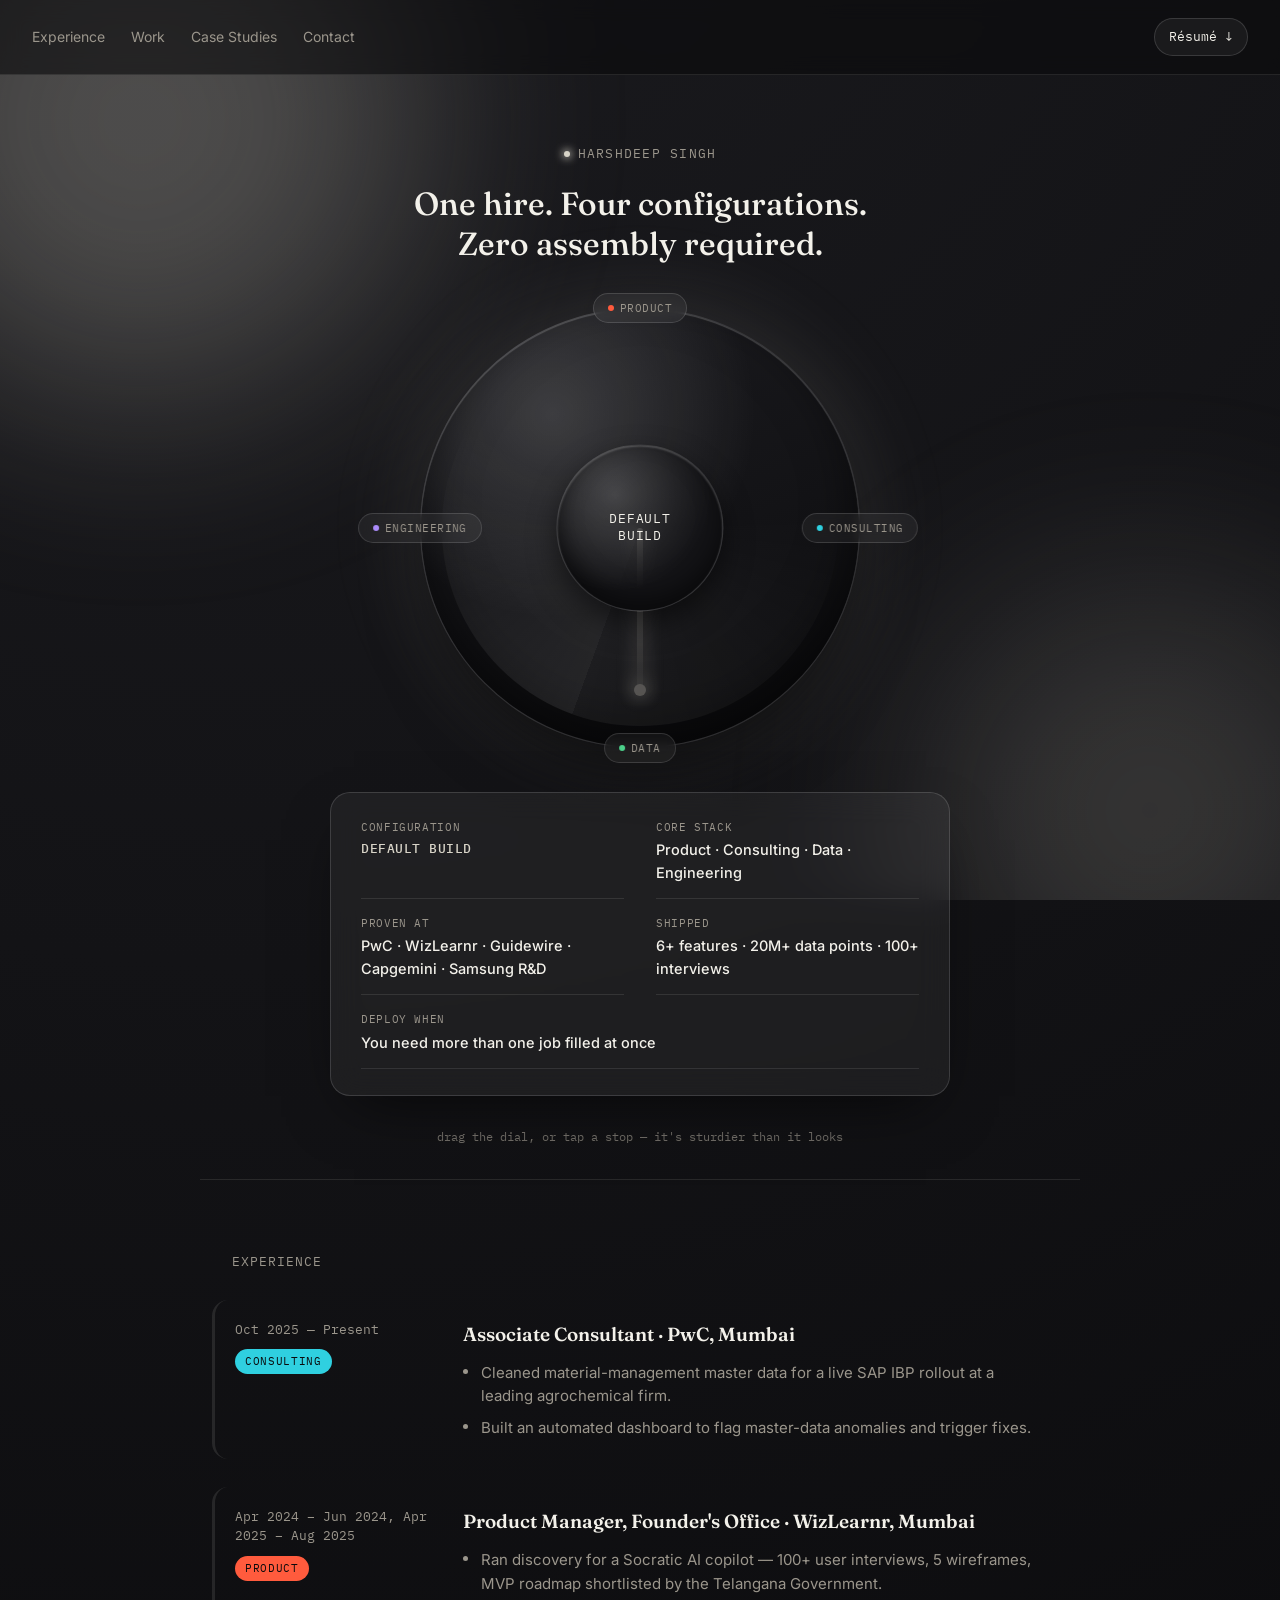
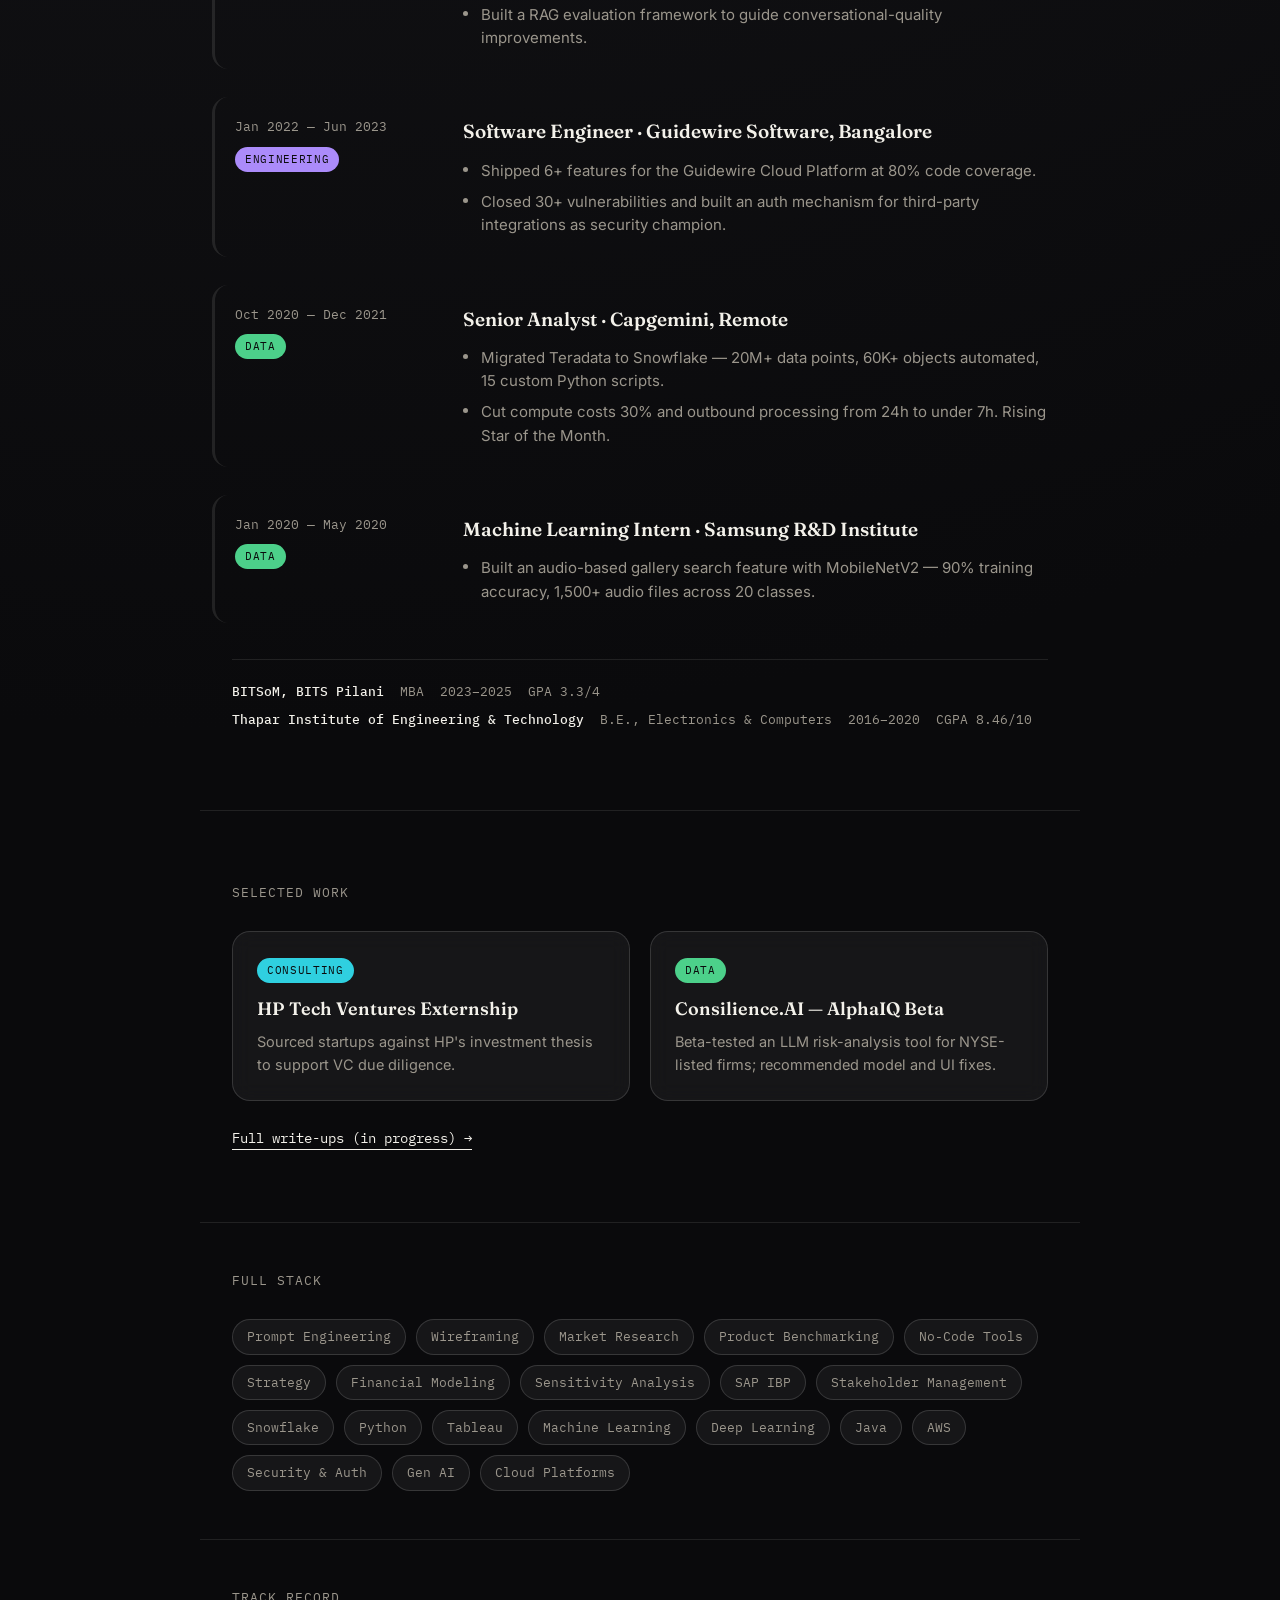
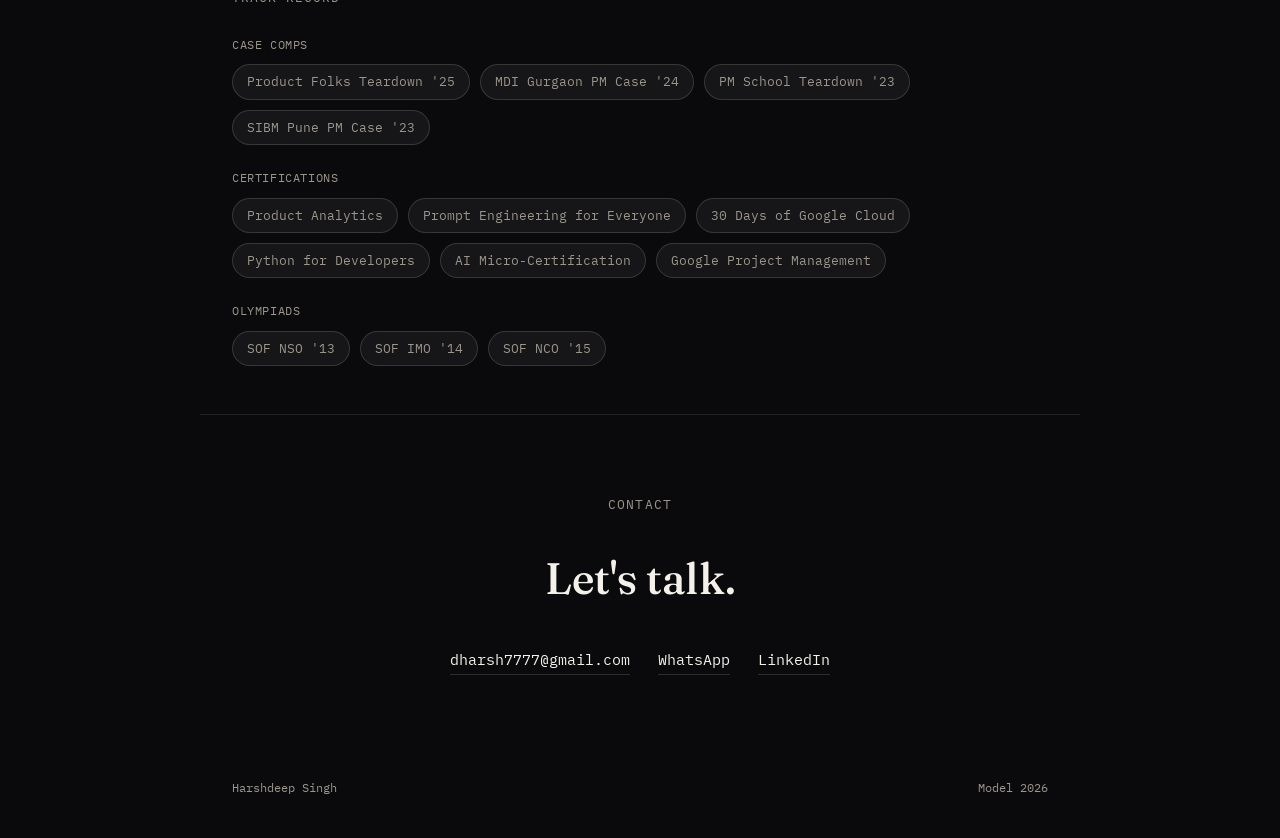
==== commit 048a7d16: "Add files via upload" ====
--- a/index.html
+++ b/index.html
@@ -13,10 +13,16 @@
 </head>
 <body data-mode="overview">
 
+<div class="bg-ambient" aria-hidden="true">
+  <span class="blob blob--a"></span>
+  <span class="blob blob--b"></span>
+</div>
+
 <nav class="nav">
   <div class="nav__links">
     <a href="#experience">Experience</a>
     <a href="#work">Work</a>
+    <a href="case-studies.html">Case Studies</a>
     <a href="#contact">Contact</a>
   </div>
   <a class="nav__resume" href="https://drive.google.com/file/d/1-5M2BheT80IlMUJ9oXyYekqQb4ygV8jG/view?usp=sharing" target="_blank" rel="noopener">Résumé ↓</a>
@@ -24,19 +30,19 @@
 
 <main>
 
-  <!-- HERO + CONFIGURATOR -->
+  <!-- HERO + DIAL -->
   <section class="hero" id="top">
-    <h1 class="hero__name">Harshdeep Singh</h1>
-    <p class="hero__sub">One hire. Four configurations.</p>
-
-    <div class="configurator">
-
-      <!-- DIAL -->
-      <div class="dial" id="dial" tabindex="0" aria-label="Configuration dial. Use arrow keys or drag to select.">
+    <p class="hero__kicker"><span class="kicker-dot"></span>Harshdeep Singh</p>
+    <h1 class="hero__headline">One hire. Four configurations.<br>Zero assembly required.</h1>
+
+    <div class="dial-stage">
+      <div class="dial" id="dial" tabindex="0" aria-label="Configuration dial. Drag to spin, or use arrow keys.">
+        <div class="dial__glow" aria-hidden="true"></div>
         <div class="dial__ring"></div>
+        <div class="dial__sheen" aria-hidden="true"></div>
         <div class="dial__needle" id="needle"></div>
-        <button class="dial__hub" id="hub" aria-label="Reset to overview">
-          <span id="hub-label">ALL-ROUNDER</span>
+        <button class="dial__hub" id="hub" aria-label="Reset to default build">
+          <span id="hub-label">DEFAULT BUILD</span>
         </button>
         <button class="dial__stop dial__stop--top" data-mode="product" aria-pressed="false">
           <span class="dot" data-dot="product"></span>Product
@@ -51,34 +57,32 @@
           <span class="dot" data-dot="engineering"></span>Engineering
         </button>
       </div>
-
-      <!-- SPEC SHEET -->
-      <div class="spec">
-        <p class="spec__row">
-          <span class="spec__label">Configuration</span>
-          <span class="spec__value" id="spec-config">All-rounder</span>
-        </p>
-        <p class="spec__row">
-          <span class="spec__label">Core stack</span>
-          <span class="spec__value" id="spec-stack">Product · Consulting · Data · Engineering</span>
-        </p>
-        <p class="spec__row">
-          <span class="spec__label">Proven at</span>
-          <span class="spec__value" id="spec-proven">PwC · WizLearnr · Guidewire · Capgemini · Samsung R&amp;D</span>
-        </p>
-        <p class="spec__row">
-          <span class="spec__label">Shipped</span>
-          <span class="spec__value" id="spec-shipped">6+ features · 20M+ data points · 100+ interviews</span>
-        </p>
-        <p class="spec__row">
-          <span class="spec__label">Deploy when</span>
-          <span class="spec__value" id="spec-deploy">You need more than one job filled at once</span>
-        </p>
-      </div>
-
-    </div>
-
-    <p class="hero__hint">drag the dial, or tap a stop</p>
+    </div>
+
+    <div class="spec-card">
+      <p class="spec__row">
+        <span class="spec__label">Configuration</span>
+        <span class="spec__value" id="spec-config">Default Build</span>
+      </p>
+      <p class="spec__row">
+        <span class="spec__label">Core stack</span>
+        <span class="spec__value" id="spec-stack">Product · Consulting · Data · Engineering</span>
+      </p>
+      <p class="spec__row">
+        <span class="spec__label">Proven at</span>
+        <span class="spec__value" id="spec-proven">PwC · WizLearnr · Guidewire · Capgemini · Samsung R&amp;D</span>
+      </p>
+      <p class="spec__row">
+        <span class="spec__label">Shipped</span>
+        <span class="spec__value" id="spec-shipped">6+ features · 20M+ data points · 100+ interviews</span>
+      </p>
+      <p class="spec__row spec__row--wide">
+        <span class="spec__label">Deploy when</span>
+        <span class="spec__value" id="spec-deploy">You need more than one job filled at once</span>
+      </p>
+    </div>
+
+    <p class="hero__hint">drag the dial, or tap a stop — it's sturdier than it looks</p>
   </section>
 
   <!-- EXPERIENCE -->
@@ -182,7 +186,7 @@
       </article>
     </div>
 
-    <a class="work-cta" href="https://drive.google.com/drive/folders/11_wQbaVWUSu5bs67gZ-zLNTzkMA_i_I-?usp=sharing" target="_blank" rel="noopener">Full case studies →</a>
+    <a class="work-cta" href="case-studies.html">Full write-ups (in progress) →</a>
   </section>
 
   <!-- FULL STACK -->
@@ -265,6 +269,8 @@
   <span>Model 2026</span>
 </footer>
 
+<div class="toast" id="toast" role="status" aria-live="polite"></div>
+
 <script src="script.js"></script>
 </body>
 </html>
--- a/styles.css
+++ b/styles.css
@@ -1,18 +1,23 @@
 /* ---------- Tokens ---------- */
 :root {
-  --paper: #efeee7;
-  --paper-raised: #f7f6f0;
-  --ink: #1a1a17;
-  --ink-soft: #57544a;
-  --line: #d9d6c9;
-
-  --accent: #1a1a17;
-  --accent-soft: #1a1a1712;
-
-  --c-product: #e3452f;
-  --c-consulting: #1d4e5f;
-  --c-data: #2e6e49;
-  --c-engineering: #5b4b8a;
+  --bg-0: #0a0a0c;
+  --bg-1: #131316;
+  --bg-2: #1c1c20;
+
+  --text: #f3f1ea;
+  --text-soft: #9b968c;
+  --line: rgba(243, 241, 234, 0.1);
+
+  --glass-fill: rgba(255, 255, 255, 0.05);
+  --glass-fill-strong: rgba(255, 255, 255, 0.09);
+  --glass-border: rgba(255, 255, 255, 0.14);
+
+  --accent: #d8d4c8;
+  --c-overview: #d8d4c8;
+  --c-product: #ff5b3d;
+  --c-consulting: #2fd0e0;
+  --c-data: #4cd08a;
+  --c-engineering: #ab8bfa;
 
   --font-display: "Fraunces", serif;
   --font-body: "Inter", -apple-system, sans-serif;
@@ -21,6 +26,12 @@
   --wrap: 880px;
 }
 
+@property --angle {
+  syntax: '<angle>';
+  inherits: false;
+  initial-value: 0deg;
+}
+
 * { box-sizing: border-box; }
 
 @media (prefers-reduced-motion: reduce) {
@@ -29,16 +40,28 @@
 
 body {
   margin: 0;
-  background: var(--paper);
-  color: var(--ink);
+  background: radial-gradient(circle at 20% -10%, var(--bg-2), var(--bg-0) 60%);
+  color: var(--text);
   font-family: var(--font-body);
   font-size: 16px;
   line-height: 1.55;
+  min-height: 100vh;
 }
 
 a { color: inherit; }
 ul { margin: 0; padding: 0; list-style: none; }
 button { font-family: inherit; }
+
+/* ---------- Ambient background ---------- */
+.bg-ambient { position: fixed; inset: 0; z-index: -1; overflow: hidden; pointer-events: none; }
+.blob {
+  position: absolute;
+  border-radius: 50%;
+  filter: blur(110px);
+  transition: background 0.8s ease;
+}
+.blob--a { width: 560px; height: 560px; top: -160px; left: -140px; background: var(--accent); opacity: 0.28; }
+.blob--b { width: 460px; height: 460px; bottom: -140px; right: -100px; background: var(--accent); opacity: 0.18; }
 
 /* ---------- Nav ---------- */
 .nav {
@@ -50,28 +73,30 @@
   justify-content: flex-end;
   gap: 28px;
   padding: 18px 32px;
-  background: color-mix(in srgb, var(--paper) 88%, transparent);
-  backdrop-filter: blur(8px);
+  background: rgba(10, 10, 12, 0.6);
+  backdrop-filter: blur(10px);
   border-bottom: 1px solid var(--line);
 }
 
-.nav__links { display: flex; gap: 28px; font-size: 14px; margin-right: auto; }
-.nav__links a { text-decoration: none; color: var(--ink-soft); transition: color 0.2s ease; }
-.nav__links a:hover, .nav__links a:focus-visible { color: var(--ink); }
+.nav__links { display: flex; gap: 26px; font-size: 14px; margin-right: auto; }
+.nav__links a { text-decoration: none; color: var(--text-soft); transition: color 0.2s ease; }
+.nav__links a:hover, .nav__links a:focus-visible { color: var(--text); }
 
 .nav__resume {
   font-family: var(--font-mono);
   font-size: 13px;
   text-decoration: none;
-  border: 1px solid var(--ink);
+  border: 1px solid var(--glass-border);
+  background: var(--glass-fill);
   padding: 8px 14px;
   border-radius: 999px;
-  transition: background 0.2s ease, color 0.2s ease;
+  transition: background 0.2s ease, border-color 0.2s ease;
   white-space: nowrap;
 }
 .nav__resume:hover, .nav__resume:focus-visible {
-  background: var(--ink);
-  color: var(--paper);
+  background: var(--text);
+  color: var(--bg-0);
+  border-color: var(--text);
 }
 
 @media (max-width: 640px) {
@@ -80,149 +105,185 @@
 }
 
 /* ---------- Hero ---------- */
-.hero { max-width: var(--wrap); margin: 0 auto; padding: 72px 32px 40px; text-align: center; }
-
-.hero__name {
+.hero { max-width: 720px; margin: 0 auto; padding: 64px 24px 32px; text-align: center; }
+
+.hero__kicker {
+  display: inline-flex;
+  align-items: center;
+  gap: 8px;
+  font-family: var(--font-mono);
+  font-size: 12.5px;
+  text-transform: uppercase;
+  letter-spacing: 0.1em;
+  color: var(--text-soft);
+  margin: 0 0 20px;
+}
+.kicker-dot {
+  width: 6px; height: 6px; border-radius: 50%;
+  background: var(--accent);
+  box-shadow: 0 0 8px 1px var(--accent);
+  transition: background 0.4s ease, box-shadow 0.4s ease;
+}
+
+.hero__headline {
   font-family: var(--font-display);
-  font-weight: 600;
-  font-size: clamp(40px, 7vw, 72px);
-  line-height: 1;
-  margin: 0 0 12px;
-  letter-spacing: -0.01em;
-}
-
-.hero__sub {
-  font-family: var(--font-mono);
-  font-size: 14px;
-  text-transform: uppercase;
-  letter-spacing: 0.06em;
-  color: var(--ink-soft);
-  margin: 0 0 48px;
-}
-
-/* ---------- Configurator ---------- */
-.configurator {
-  display: grid;
-  grid-template-columns: 300px 1fr;
-  align-items: center;
-  gap: 48px;
-  text-align: left;
-  max-width: 760px;
-  margin: 0 auto;
-}
-
-@media (max-width: 720px) {
-  .configurator { grid-template-columns: 1fr; justify-items: center; text-align: center; }
-}
-
-/* Dial */
+  font-weight: 500;
+  font-size: clamp(24px, 3.4vw, 32px);
+  line-height: 1.25;
+  margin: 0 0 8px;
+  color: var(--text);
+}
+
+/* ---------- Dial ---------- */
+.dial-stage { display: flex; justify-content: center; margin: 44px auto 44px; }
+
 .dial {
   position: relative;
-  width: 260px;
-  height: 260px;
-  margin: 0 auto;
-  flex-shrink: 0;
-  border-radius: 50%;
-}
-.dial:focus-visible { outline: 2px solid var(--accent); outline-offset: 6px; }
+  width: clamp(260px, 42vw, 440px);
+  height: clamp(260px, 42vw, 440px);
+  border-radius: 50%;
+  cursor: grab;
+  touch-action: none;
+}
+.dial:active { cursor: grabbing; }
+.dial:focus-visible { outline: 2px solid var(--accent); outline-offset: 10px; }
+
+.dial__glow {
+  position: absolute;
+  inset: -14%;
+  border-radius: 50%;
+  background: radial-gradient(circle, color-mix(in srgb, var(--accent) 40%, transparent) 0%, transparent 68%);
+  filter: blur(28px);
+  transition: background 0.5s ease;
+  pointer-events: none;
+}
 
 .dial__ring {
   position: absolute;
   inset: 0;
   border-radius: 50%;
-  border: 2px solid var(--line);
-  background: var(--paper-raised);
+  background:
+    radial-gradient(circle at 30% 24%, rgba(255, 255, 255, 0.16), transparent 45%),
+    linear-gradient(160deg, var(--bg-2), var(--bg-1) 55%, var(--bg-0));
+  border: 1px solid var(--glass-border);
+  box-shadow:
+    inset 0 1px 1px rgba(255, 255, 255, 0.2),
+    inset 0 -24px 50px rgba(0, 0, 0, 0.55),
+    0 30px 70px -20px rgba(0, 0, 0, 0.75);
+}
+
+.dial__sheen {
+  position: absolute;
+  inset: 5%;
+  border-radius: 50%;
+  background: conic-gradient(from 200deg, rgba(255, 255, 255, 0.09), transparent 28%, transparent 68%, rgba(255, 255, 255, 0.06));
+  mix-blend-mode: screen;
+  pointer-events: none;
 }
 
 .dial__needle {
   position: absolute;
   left: 50%;
   top: 50%;
-  width: 4px;
-  height: 84px;
-  background: var(--accent);
-  border-radius: 2px;
+  width: 6px;
+  height: 37%;
+  background: linear-gradient(var(--accent), color-mix(in srgb, var(--accent) 30%, transparent));
+  border-radius: 4px;
   transform-origin: top center;
   transform: translateX(-50%) rotate(var(--angle, 0deg));
-  transition: transform 0.6s cubic-bezier(.16, 1, .3, 1), background 0.3s ease, opacity 0.4s ease;
-  opacity: 0.15;
+  box-shadow: 0 0 20px 2px color-mix(in srgb, var(--accent) 65%, transparent);
+  transition: transform 0.75s cubic-bezier(0.34, 1.56, 0.64, 1), background 0.4s ease, box-shadow 0.4s ease, opacity 0.4s ease;
+  opacity: 0.32;
   pointer-events: none;
 }
 .dial__needle::after {
   content: "";
   position: absolute;
-  bottom: -4px;
+  bottom: -5px;
   left: 50%;
   transform: translateX(-50%);
-  width: 8px;
-  height: 8px;
+  width: 12px;
+  height: 12px;
   border-radius: 50%;
   background: var(--accent);
+  box-shadow: 0 0 16px 3px color-mix(in srgb, var(--accent) 75%, transparent);
 }
 
 .dial__hub {
   position: absolute;
   left: 50%;
   top: 50%;
-  width: 104px;
-  height: 104px;
+  width: 38%;
+  height: 38%;
   transform: translate(-50%, -50%);
   border-radius: 50%;
-  background: var(--paper);
-  border: 2px solid var(--line);
+  background: radial-gradient(circle at 35% 30%, rgba(255, 255, 255, 0.14), var(--bg-1) 62%);
+  border: 1px solid var(--glass-border);
+  box-shadow:
+    inset 0 1px 2px rgba(255, 255, 255, 0.22),
+    inset 0 -12px 22px rgba(0, 0, 0, 0.5),
+    0 12px 28px rgba(0, 0, 0, 0.5);
   display: flex;
   align-items: center;
   justify-content: center;
   text-align: center;
-  padding: 8px;
+  padding: 10%;
   cursor: pointer;
-  transition: border-color 0.3s ease, transform 0.15s ease;
-}
-.dial__hub:hover { transform: translate(-50%, -50%) scale(1.03); }
-.dial__hub:focus-visible { outline: 2px solid var(--accent); outline-offset: 3px; }
+  transition: transform 0.15s ease;
+}
+.dial__hub:hover { transform: translate(-50%, -50%) scale(1.04); }
+.dial__hub:focus-visible { outline: 2px solid var(--accent); outline-offset: 4px; }
 .dial__hub span {
   font-family: var(--font-mono);
-  font-size: 11px;
-  text-transform: uppercase;
-  letter-spacing: 0.05em;
-  color: var(--ink);
-}
+  font-size: clamp(10px, 1.7vw, 13px);
+  text-transform: uppercase;
+  letter-spacing: 0.06em;
+  color: var(--text);
+}
+
+@keyframes pulseGlow {
+  0% { box-shadow: 0 0 0 0 color-mix(in srgb, var(--accent) 55%, transparent); }
+  70% { box-shadow: 0 0 0 26px transparent; }
+  100% { box-shadow: 0 0 0 0 transparent; }
+}
+.dial__hub.is-pulsing { animation: pulseGlow 0.7s ease-out; }
 
 .dial__stop {
   position: absolute;
   display: flex;
   align-items: center;
   gap: 6px;
-  background: var(--paper);
-  border: 1px solid var(--line);
-  color: var(--ink-soft);
+  background: var(--glass-fill);
+  backdrop-filter: blur(6px);
+  border: 1px solid var(--glass-border);
+  color: var(--text-soft);
   font-family: var(--font-mono);
   font-size: 11px;
   text-transform: uppercase;
   letter-spacing: 0.04em;
-  padding: 6px 12px;
+  padding: 7px 14px;
   border-radius: 999px;
   cursor: pointer;
   white-space: nowrap;
-  transition: color 0.25s ease, border-color 0.25s ease, transform 0.15s ease, background 0.25s ease;
-}
-.dial__stop:hover { transform: translate(-50%, -50%) scale(1.05); }
+  transition: color 0.25s ease, border-color 0.25s ease, background 0.25s ease, transform 0.15s ease, box-shadow 0.25s ease;
+}
 .dial__stop:focus-visible { outline: 2px solid var(--accent); outline-offset: 2px; }
 
 .dial__stop--top    { top: 0;    left: 50%;  transform: translate(-50%, -50%); }
 .dial__stop--right  { top: 50%; left: 100%; transform: translate(-50%, -50%); }
 .dial__stop--bottom { top: 100%; left: 50%;  transform: translate(-50%, -50%); }
 .dial__stop--left   { top: 50%; left: 0;    transform: translate(-50%, -50%); }
-.dial__stop--top:hover    { transform: translate(-50%, -50%) scale(1.05); }
-.dial__stop--right:hover  { transform: translate(-50%, -50%) scale(1.05); }
-.dial__stop--bottom:hover { transform: translate(-50%, -50%) scale(1.05); }
-.dial__stop--left:hover   { transform: translate(-50%, -50%) scale(1.05); }
+.dial__stop--top:hover    { transform: translate(-50%, -50%) scale(1.06); }
+.dial__stop--right:hover  { transform: translate(-50%, -50%) scale(1.06); }
+.dial__stop--bottom:hover { transform: translate(-50%, -50%) scale(1.06); }
+.dial__stop--left:hover   { transform: translate(-50%, -50%) scale(1.06); }
 
 .dial__stop .dot { width: 6px; height: 6px; border-radius: 50%; background: currentColor; }
-.dial__stop[data-mode="product"].is-active { border-color: var(--c-product); color: var(--c-product); background: color-mix(in srgb, var(--c-product) 10%, var(--paper)); }
-.dial__stop[data-mode="consulting"].is-active { border-color: var(--c-consulting); color: var(--c-consulting); background: color-mix(in srgb, var(--c-consulting) 10%, var(--paper)); }
-.dial__stop[data-mode="data"].is-active { border-color: var(--c-data); color: var(--c-data); background: color-mix(in srgb, var(--c-data) 10%, var(--paper)); }
-.dial__stop[data-mode="engineering"].is-active { border-color: var(--c-engineering); color: var(--c-engineering); background: color-mix(in srgb, var(--c-engineering) 10%, var(--paper)); }
+
+.dial__stop[data-mode="product"].is-active { border-color: var(--c-product); color: var(--c-product); background: color-mix(in srgb, var(--c-product) 16%, var(--glass-fill)); box-shadow: 0 0 16px -4px var(--c-product); }
+.dial__stop[data-mode="consulting"].is-active { border-color: var(--c-consulting); color: var(--c-consulting); background: color-mix(in srgb, var(--c-consulting) 16%, var(--glass-fill)); box-shadow: 0 0 16px -4px var(--c-consulting); }
+.dial__stop[data-mode="data"].is-active { border-color: var(--c-data); color: var(--c-data); background: color-mix(in srgb, var(--c-data) 16%, var(--glass-fill)); box-shadow: 0 0 16px -4px var(--c-data); }
+.dial__stop[data-mode="engineering"].is-active { border-color: var(--c-engineering); color: var(--c-engineering); background: color-mix(in srgb, var(--c-engineering) 16%, var(--glass-fill)); box-shadow: 0 0 16px -4px var(--c-engineering); }
 
 .dot[data-dot="product"] { color: var(--c-product); }
 .dot[data-dot="consulting"] { color: var(--c-consulting); }
@@ -230,49 +291,53 @@
 .dot[data-dot="engineering"] { color: var(--c-engineering); }
 
 @media (max-width: 400px) {
-  .dial { width: 220px; height: 220px; }
-  .dial__hub { width: 88px; height: 88px; }
-  .dial__needle { height: 70px; }
-}
-
-/* Spec sheet */
-.spec { display: flex; flex-direction: column; gap: 14px; width: 100%; }
+  .dial__needle { height: 34%; }
+}
+
+/* ---------- Spec card ---------- */
+.spec-card {
+  max-width: 620px;
+  margin: 0 auto;
+  background: var(--glass-fill);
+  backdrop-filter: blur(16px);
+  border: 1px solid var(--glass-border);
+  border-radius: 20px;
+  padding: 26px 30px;
+  display: grid;
+  grid-template-columns: 1fr 1fr;
+  gap: 16px 32px;
+  box-shadow: 0 24px 60px -24px rgba(0, 0, 0, 0.7);
+  text-align: left;
+}
+.spec__row--wide { grid-column: 1 / -1; }
 .spec__row {
   display: flex;
-  justify-content: space-between;
-  gap: 16px;
+  flex-direction: column;
+  gap: 4px;
   margin: 0;
-  padding-bottom: 12px;
+  padding-bottom: 14px;
   border-bottom: 1px solid var(--line);
-  font-size: 14.5px;
 }
 .spec__label {
   font-family: var(--font-mono);
-  font-size: 11px;
-  text-transform: uppercase;
-  letter-spacing: 0.05em;
-  color: var(--ink-soft);
-  white-space: nowrap;
-  padding-top: 2px;
-}
-.spec__value {
-  text-align: right;
-  font-weight: 500;
-  transition: color 0.3s ease;
-}
+  font-size: 10.5px;
+  text-transform: uppercase;
+  letter-spacing: 0.06em;
+  color: var(--text-soft);
+}
+.spec__value { font-size: 14.5px; font-weight: 500; transition: color 0.3s ease; }
 #spec-config { color: var(--accent); font-family: var(--font-mono); text-transform: uppercase; font-size: 13px; letter-spacing: 0.04em; }
 
-@media (max-width: 720px) {
-  .spec__row { flex-direction: column; gap: 4px; text-align: left; }
-  .spec__value { text-align: left; }
+@media (max-width: 560px) {
+  .spec-card { grid-template-columns: 1fr; padding: 22px; }
 }
 
 .hero__hint {
   font-family: var(--font-mono);
   font-size: 12px;
-  color: var(--ink-soft);
-  opacity: 0.7;
-  margin: 40px 0 0;
+  color: var(--text-soft);
+  opacity: 0.65;
+  margin: 32px 0 0;
 }
 
 /* ---------- Sections ---------- */
@@ -284,12 +349,12 @@
   font-size: 13px;
   text-transform: uppercase;
   letter-spacing: 0.08em;
-  color: var(--ink-soft);
+  color: var(--text-soft);
   margin: 0 0 28px;
 }
 
 /* Timeline */
-.timeline { display: flex; flex-direction: column; gap: 32px; }
+.timeline { display: flex; flex-direction: column; gap: 28px; }
 
 .tl-item {
   display: grid;
@@ -297,13 +362,13 @@
   gap: 28px;
   padding: 20px;
   margin: 0 -20px;
-  border-radius: 14px;
+  border-radius: 16px;
   border-left: 3px solid var(--line);
   transition: opacity 0.35s ease, border-color 0.35s ease, background 0.35s ease, filter 0.35s ease;
 }
 
 .tl-item__when { display: flex; flex-direction: column; gap: 10px; }
-.tl-item__date { font-family: var(--font-mono); font-size: 12.5px; color: var(--ink-soft); }
+.tl-item__date { font-family: var(--font-mono); font-size: 12.5px; color: var(--text-soft); }
 
 .tl-item__tag {
   font-family: var(--font-mono);
@@ -313,53 +378,55 @@
   padding: 4px 10px;
   border-radius: 999px;
   width: fit-content;
-  color: var(--paper);
+  color: var(--bg-0);
 }
 .tl-item__tag[data-tag="product"] { background: var(--c-product); }
 .tl-item__tag[data-tag="consulting"] { background: var(--c-consulting); }
 .tl-item__tag[data-tag="data"] { background: var(--c-data); }
 .tl-item__tag[data-tag="engineering"] { background: var(--c-engineering); }
 
-.tl-item__body h3 { font-family: var(--font-display); font-weight: 600; font-size: 19px; margin: 0 0 12px; }
+.tl-item__body h3 { font-family: var(--font-display); font-weight: 600; font-size: 19px; margin: 0 0 12px; color: var(--text); }
 .tl-item__body ul { display: flex; flex-direction: column; gap: 8px; }
-.tl-item__body li { position: relative; padding-left: 18px; font-size: 15px; }
+.tl-item__body li { position: relative; padding-left: 18px; font-size: 15px; color: var(--text-soft); }
 .tl-item__body li::before {
   content: "";
   position: absolute;
   left: 0; top: 8px;
   width: 5px; height: 5px;
   border-radius: 50%;
-  background: var(--ink-soft);
-}
-
-.tl-item.is-active { border-left-color: var(--accent); background: var(--accent-soft); }
-.tl-item.is-dim { opacity: 0.3; filter: grayscale(0.4); }
+  background: var(--text-soft);
+}
+
+.tl-item.is-active { border-left-color: var(--accent); background: var(--glass-fill); }
+.tl-item.is-active .tl-item__body li { color: var(--text); }
+.tl-item.is-dim { opacity: 0.28; filter: grayscale(0.5); }
 
 @media (max-width: 640px) {
   .tl-item { grid-template-columns: 1fr; margin: 0; padding: 16px 14px; }
 }
 
 /* Education strip */
-.edu-strip { margin-top: 40px; padding-top: 24px; border-top: 1px solid var(--line); }
+.edu-strip { margin-top: 36px; padding-top: 22px; border-top: 1px solid var(--line); }
 .edu-strip p {
   display: flex;
   flex-wrap: wrap;
   gap: 16px;
   font-family: var(--font-mono);
   font-size: 13px;
-  color: var(--ink-soft);
+  color: var(--text-soft);
   margin: 0 0 8px;
 }
-.edu-strip p span:first-child { color: var(--ink); font-weight: 500; }
+.edu-strip p span:first-child { color: var(--text); font-weight: 500; }
 
 /* Work */
 .work-grid { display: grid; grid-template-columns: 1fr 1fr; gap: 20px; margin-bottom: 24px; }
 
 .work-card {
   padding: 24px;
-  border: 1px solid var(--line);
-  border-radius: 16px;
-  background: var(--paper-raised);
+  border: 1px solid var(--glass-border);
+  border-radius: 18px;
+  background: var(--glass-fill);
+  backdrop-filter: blur(10px);
   transition: opacity 0.35s ease, filter 0.35s ease;
 }
 .work-card__tag {
@@ -369,18 +436,18 @@
   letter-spacing: 0.06em;
   padding: 4px 10px;
   border-radius: 999px;
-  color: var(--paper);
+  color: var(--bg-0);
   display: inline-block;
   margin-bottom: 12px;
 }
 .work-card__tag[data-tag="consulting"] { background: var(--c-consulting); }
 .work-card__tag[data-tag="data"] { background: var(--c-data); }
 
-.work-card h3 { font-family: var(--font-display); font-weight: 600; font-size: 18px; margin: 0 0 8px; }
-.work-card p { margin: 0; font-size: 14.5px; color: var(--ink-soft); }
-.work-card.is-dim { opacity: 0.3; filter: grayscale(0.4); }
-
-.work-cta { font-family: var(--font-mono); font-size: 14px; text-decoration: none; border-bottom: 1px solid var(--ink); padding-bottom: 2px; }
+.work-card h3 { font-family: var(--font-display); font-weight: 600; font-size: 18px; margin: 0 0 8px; color: var(--text); }
+.work-card p { margin: 0; font-size: 14.5px; color: var(--text-soft); }
+.work-card.is-dim { opacity: 0.28; filter: grayscale(0.5); }
+
+.work-cta { font-family: var(--font-mono); font-size: 14px; text-decoration: none; border-bottom: 1px solid var(--text); padding-bottom: 2px; }
 
 @media (max-width: 640px) {
   .work-grid { grid-template-columns: 1fr; }
@@ -393,31 +460,32 @@
   font-size: 12.5px;
   padding: 7px 14px;
   border-radius: 999px;
-  border: 1px solid var(--line);
-  color: var(--ink-soft);
+  border: 1px solid var(--glass-border);
+  background: var(--glass-fill);
+  color: var(--text-soft);
   transition: opacity 0.35s ease, border-color 0.3s ease, color 0.3s ease, background 0.3s ease, filter 0.35s ease;
 }
-.chip[data-mode="product"].is-active { border-color: var(--c-product); color: var(--c-product); background: color-mix(in srgb, var(--c-product) 8%, var(--paper)); }
-.chip[data-mode="consulting"].is-active { border-color: var(--c-consulting); color: var(--c-consulting); background: color-mix(in srgb, var(--c-consulting) 8%, var(--paper)); }
-.chip[data-mode="data"].is-active { border-color: var(--c-data); color: var(--c-data); background: color-mix(in srgb, var(--c-data) 8%, var(--paper)); }
-.chip[data-mode="engineering"].is-active { border-color: var(--c-engineering); color: var(--c-engineering); background: color-mix(in srgb, var(--c-engineering) 8%, var(--paper)); }
-.chip.is-dim { opacity: 0.3; filter: grayscale(0.4); }
-
-.chip--flat { color: var(--ink-soft); }
+.chip[data-mode="product"].is-active { border-color: var(--c-product); color: var(--c-product); background: color-mix(in srgb, var(--c-product) 14%, var(--glass-fill)); }
+.chip[data-mode="consulting"].is-active { border-color: var(--c-consulting); color: var(--c-consulting); background: color-mix(in srgb, var(--c-consulting) 14%, var(--glass-fill)); }
+.chip[data-mode="data"].is-active { border-color: var(--c-data); color: var(--c-data); background: color-mix(in srgb, var(--c-data) 14%, var(--glass-fill)); }
+.chip[data-mode="engineering"].is-active { border-color: var(--c-engineering); color: var(--c-engineering); background: color-mix(in srgb, var(--c-engineering) 14%, var(--glass-fill)); }
+.chip.is-dim { opacity: 0.28; filter: grayscale(0.5); }
+.chip--flat { color: var(--text-soft); }
 
 /* Track record */
 .record { display: flex; flex-direction: column; gap: 24px; }
-.record__label { font-family: var(--font-mono); font-size: 12px; text-transform: uppercase; letter-spacing: 0.05em; color: var(--ink-soft); margin: 0 0 10px; }
+.record__label { font-family: var(--font-mono); font-size: 12px; text-transform: uppercase; letter-spacing: 0.05em; color: var(--text-soft); margin: 0 0 10px; }
 
 /* Contact */
-.contact { background: var(--ink); color: var(--paper); padding: 80px 32px; text-align: center; }
-.eyebrow--light { color: color-mix(in srgb, var(--paper) 70%, transparent); }
+.contact { max-width: var(--wrap); margin: 0 auto; padding: 80px 32px; text-align: center; border-top: 1px solid var(--line); }
+.eyebrow--light { color: var(--text-soft); }
 
 .contact__heading {
   font-family: var(--font-display);
   font-weight: 500;
   font-size: clamp(30px, 5vw, 44px);
   margin: 0 0 36px;
+  color: var(--text);
 }
 
 .contact__links {
@@ -430,23 +498,78 @@
 }
 .contact__links a {
   text-decoration: none;
-  border-bottom: 1px solid color-mix(in srgb, var(--paper) 40%, transparent);
+  border-bottom: 1px solid var(--glass-border);
   padding-bottom: 3px;
   transition: border-color 0.2s ease;
 }
-.contact__links a:hover, .contact__links a:focus-visible { border-color: var(--paper); }
+.contact__links a:hover, .contact__links a:focus-visible { border-color: var(--text); }
 
 /* Footer */
 .footer {
   display: flex;
   justify-content: space-between;
-  padding: 24px 32px;
+  max-width: var(--wrap);
+  margin: 0 auto;
+  padding: 24px 32px 40px;
   font-family: var(--font-mono);
   font-size: 12px;
-  color: var(--ink-soft);
-  background: var(--paper);
+  color: var(--text-soft);
 }
 
 @media (max-width: 480px) {
   .footer { flex-direction: column; gap: 6px; text-align: center; }
 }
+
+/* ---------- Toast + confetti (easter egg) ---------- */
+.toast {
+  position: fixed;
+  left: 50%;
+  bottom: 32px;
+  transform: translateX(-50%) translateY(16px);
+  background: var(--glass-fill-strong);
+  backdrop-filter: blur(16px);
+  border: 1px solid var(--glass-border);
+  color: var(--text);
+  font-family: var(--font-mono);
+  font-size: 13px;
+  padding: 12px 20px;
+  border-radius: 999px;
+  opacity: 0;
+  pointer-events: none;
+  transition: opacity 0.3s ease, transform 0.3s ease;
+  z-index: 50;
+  max-width: 90vw;
+  text-align: center;
+}
+.toast.is-visible { opacity: 1; transform: translateX(-50%) translateY(0); }
+
+.particle {
+  position: fixed;
+  width: 6px;
+  height: 6px;
+  border-radius: 2px;
+  pointer-events: none;
+  z-index: 49;
+  animation: particle-fly 0.9s ease-out forwards;
+}
+@keyframes particle-fly {
+  to { transform: translate(var(--tx), var(--ty)) rotate(var(--tr)); opacity: 0; }
+}
+
+/* ---------- Simple page header (case studies etc.) ---------- */
+.page-hero { max-width: var(--wrap); margin: 0 auto; padding: 80px 32px 40px; }
+.page-hero h1 { font-family: var(--font-display); font-weight: 500; font-size: clamp(30px, 5vw, 48px); margin: 0 0 16px; }
+.page-hero p { color: var(--text-soft); font-size: 17px; max-width: 560px; margin: 0 0 32px; }
+.page-cta {
+  display: inline-block;
+  font-family: var(--font-mono);
+  font-size: 13px;
+  text-decoration: none;
+  border: 1px solid var(--glass-border);
+  background: var(--glass-fill);
+  padding: 10px 18px;
+  border-radius: 999px;
+  margin-right: 12px;
+  transition: background 0.2s ease, border-color 0.2s ease;
+}
+.page-cta:hover { background: var(--text); color: var(--bg-0); }
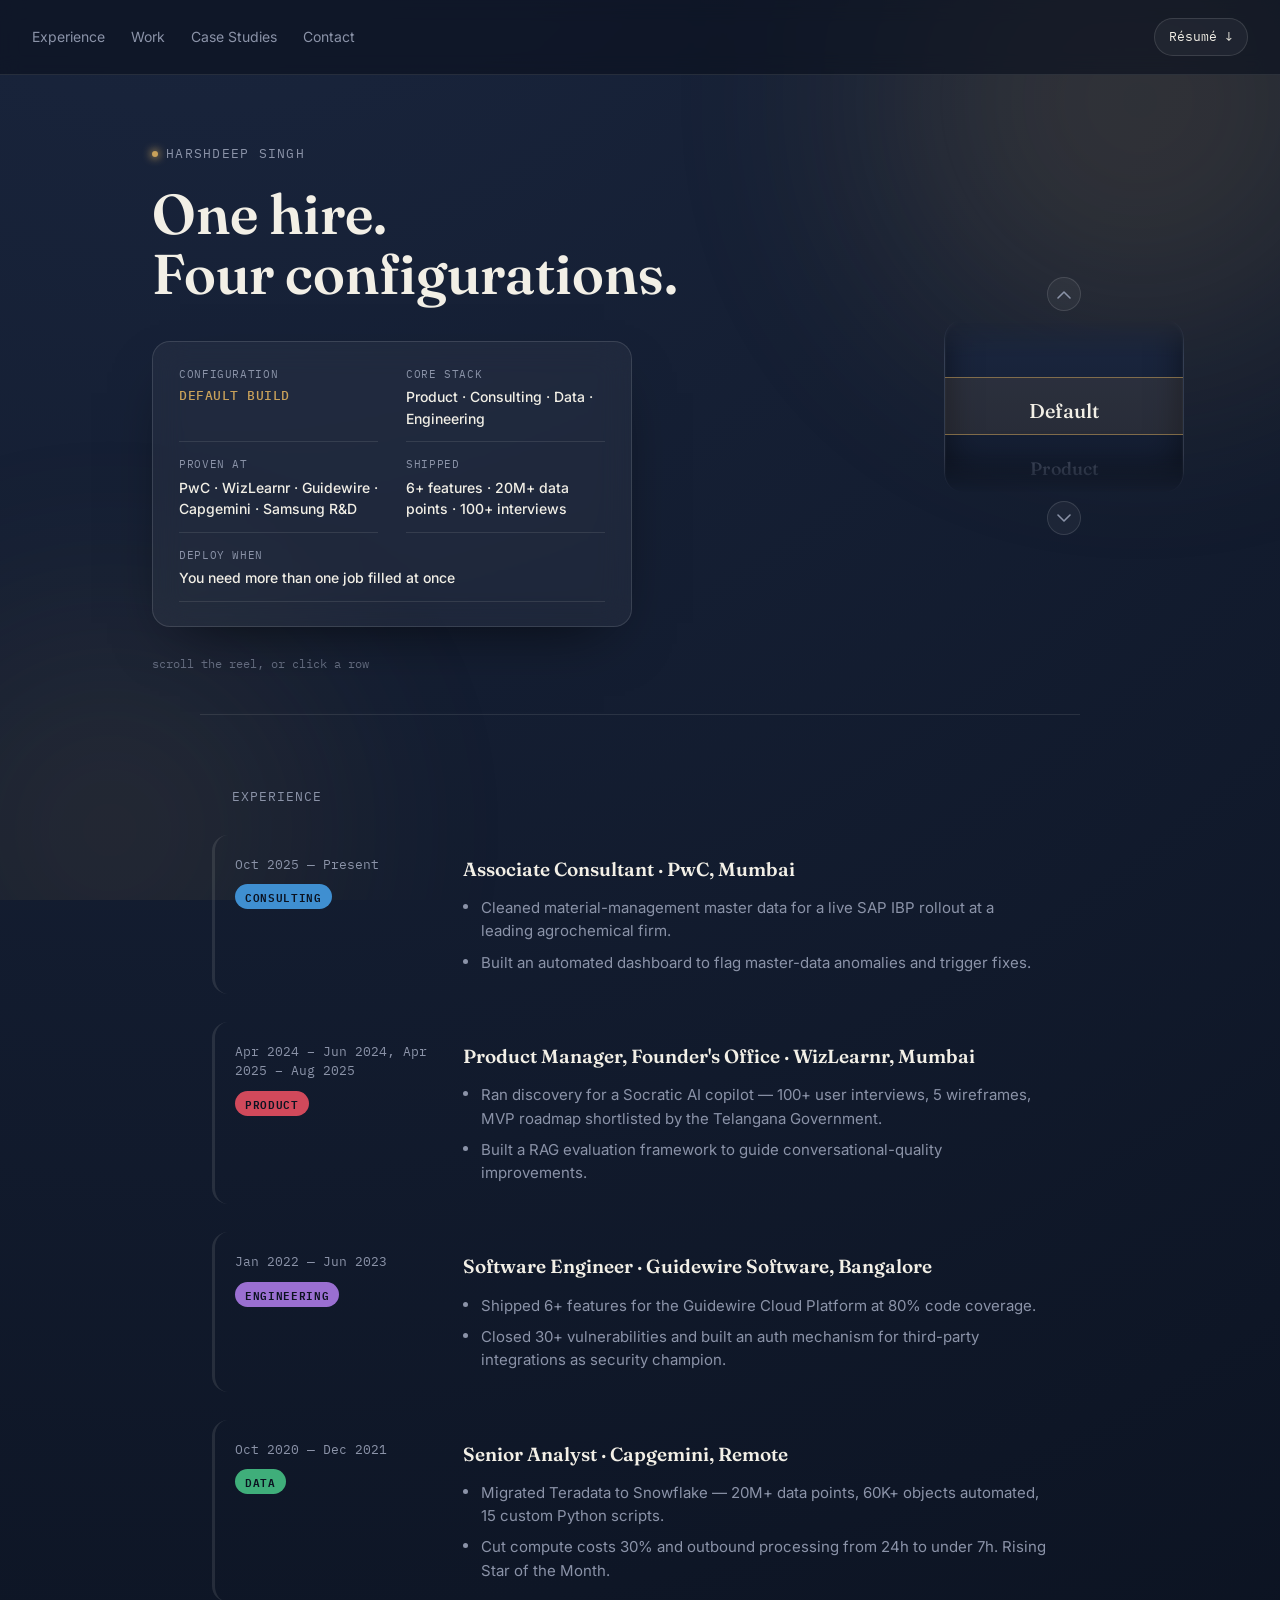
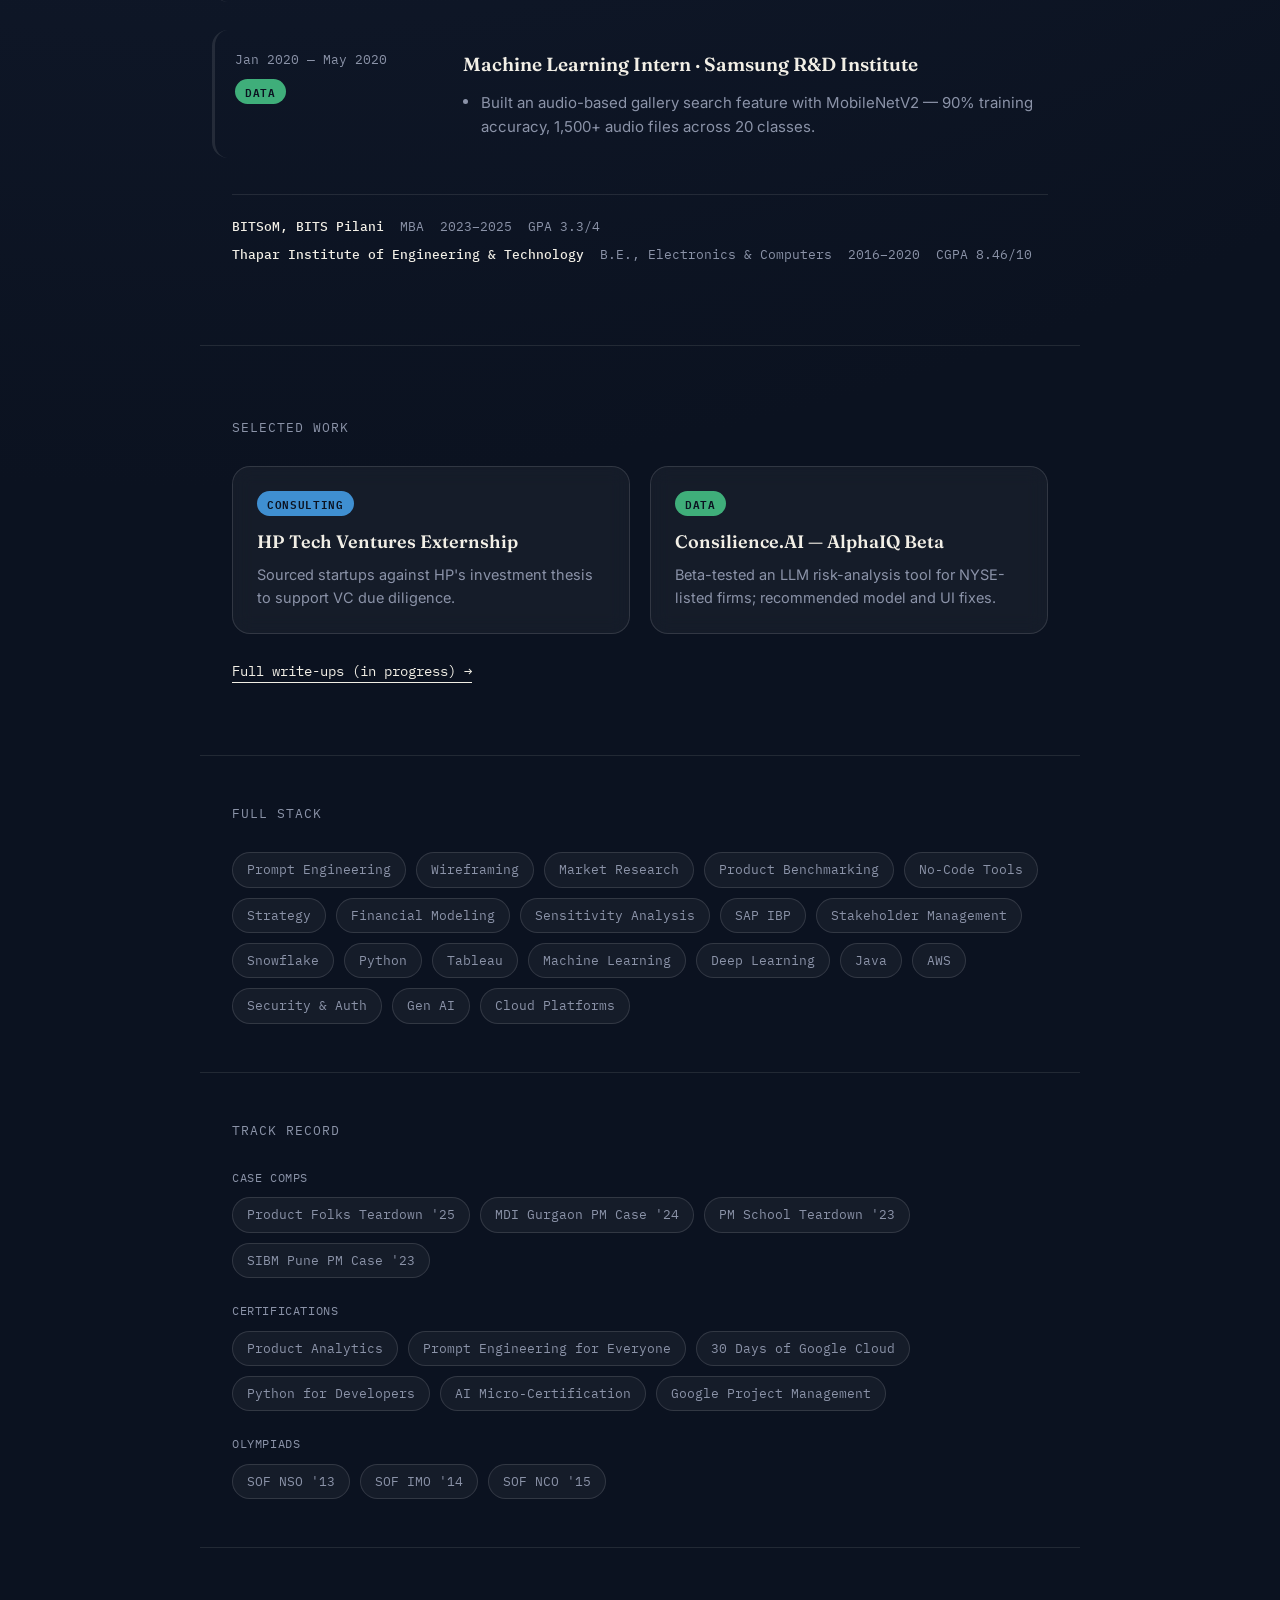
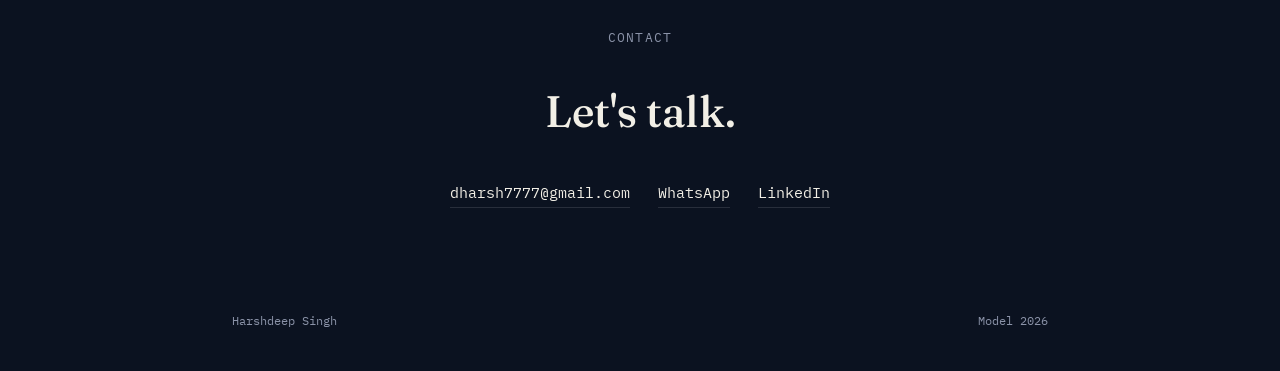
==== commit 1c66a005: "Add files via upload" ====
--- a/index.html
+++ b/index.html
@@ -30,59 +30,62 @@
 
 <main>
 
-  <!-- HERO + DIAL -->
+  <!-- HERO + REEL -->
   <section class="hero" id="top">
-    <p class="hero__kicker"><span class="kicker-dot"></span>Harshdeep Singh</p>
-    <h1 class="hero__headline">One hire. Four configurations.<br>Zero assembly required.</h1>
-
-    <div class="dial-stage">
-      <div class="dial" id="dial" tabindex="0" aria-label="Configuration dial. Drag to spin, or use arrow keys.">
-        <div class="dial__glow" aria-hidden="true"></div>
-        <div class="dial__ring"></div>
-        <div class="dial__sheen" aria-hidden="true"></div>
-        <div class="dial__needle" id="needle"></div>
-        <button class="dial__hub" id="hub" aria-label="Reset to default build">
-          <span id="hub-label">DEFAULT BUILD</span>
+    <div class="hero__grid">
+
+      <div class="hero__content">
+        <p class="hero__kicker"><span class="kicker-dot"></span>Harshdeep Singh</p>
+        <h1 class="hero__headline">One hire.<br>Four configurations.</h1>
+
+        <div class="spec-card">
+          <p class="spec__row">
+            <span class="spec__label">Configuration</span>
+            <span class="spec__value" id="spec-config">Default Build</span>
+          </p>
+          <p class="spec__row">
+            <span class="spec__label">Core stack</span>
+            <span class="spec__value" id="spec-stack">Product · Consulting · Data · Engineering</span>
+          </p>
+          <p class="spec__row">
+            <span class="spec__label">Proven at</span>
+            <span class="spec__value" id="spec-proven">PwC · WizLearnr · Guidewire · Capgemini · Samsung R&amp;D</span>
+          </p>
+          <p class="spec__row">
+            <span class="spec__label">Shipped</span>
+            <span class="spec__value" id="spec-shipped">6+ features · 20M+ data points · 100+ interviews</span>
+          </p>
+          <p class="spec__row spec__row--wide">
+            <span class="spec__label">Deploy when</span>
+            <span class="spec__value" id="spec-deploy">You need more than one job filled at once</span>
+          </p>
+        </div>
+
+        <p class="hero__hint">scroll the reel, or click a row</p>
+      </div>
+
+      <div class="reel-stage">
+        <button class="reel__nav" id="reel-up" aria-label="Previous configuration">
+          <svg width="14" height="9" viewBox="0 0 14 9" fill="none"><path d="M1 8L7 2L13 8" stroke="currentColor" stroke-width="1.6" stroke-linecap="round" stroke-linejoin="round"/></svg>
         </button>
-        <button class="dial__stop dial__stop--top" data-mode="product" aria-pressed="false">
-          <span class="dot" data-dot="product"></span>Product
+
+        <div class="reel" id="reel" tabindex="0" aria-label="Configuration reel. Drag, scroll, or use arrow keys to select.">
+          <div class="reel__marker" aria-hidden="true"></div>
+          <ul class="reel__track" id="reel-track">
+            <li class="reel__item" data-mode="overview">Default</li>
+            <li class="reel__item" data-mode="product">Product</li>
+            <li class="reel__item" data-mode="consulting">Consulting</li>
+            <li class="reel__item" data-mode="data">Data</li>
+            <li class="reel__item" data-mode="engineering">Engineering</li>
+          </ul>
+        </div>
+
+        <button class="reel__nav" id="reel-down" aria-label="Next configuration">
+          <svg width="14" height="9" viewBox="0 0 14 9" fill="none"><path d="M1 1L7 7L13 1" stroke="currentColor" stroke-width="1.6" stroke-linecap="round" stroke-linejoin="round"/></svg>
         </button>
-        <button class="dial__stop dial__stop--right" data-mode="consulting" aria-pressed="false">
-          <span class="dot" data-dot="consulting"></span>Consulting
-        </button>
-        <button class="dial__stop dial__stop--bottom" data-mode="data" aria-pressed="false">
-          <span class="dot" data-dot="data"></span>Data
-        </button>
-        <button class="dial__stop dial__stop--left" data-mode="engineering" aria-pressed="false">
-          <span class="dot" data-dot="engineering"></span>Engineering
-        </button>
-      </div>
-    </div>
-
-    <div class="spec-card">
-      <p class="spec__row">
-        <span class="spec__label">Configuration</span>
-        <span class="spec__value" id="spec-config">Default Build</span>
-      </p>
-      <p class="spec__row">
-        <span class="spec__label">Core stack</span>
-        <span class="spec__value" id="spec-stack">Product · Consulting · Data · Engineering</span>
-      </p>
-      <p class="spec__row">
-        <span class="spec__label">Proven at</span>
-        <span class="spec__value" id="spec-proven">PwC · WizLearnr · Guidewire · Capgemini · Samsung R&amp;D</span>
-      </p>
-      <p class="spec__row">
-        <span class="spec__label">Shipped</span>
-        <span class="spec__value" id="spec-shipped">6+ features · 20M+ data points · 100+ interviews</span>
-      </p>
-      <p class="spec__row spec__row--wide">
-        <span class="spec__label">Deploy when</span>
-        <span class="spec__value" id="spec-deploy">You need more than one job filled at once</span>
-      </p>
-    </div>
-
-    <p class="hero__hint">drag the dial, or tap a stop — it's sturdier than it looks</p>
+      </div>
+
+    </div>
   </section>
 
   <!-- EXPERIENCE -->
--- a/styles.css
+++ b/styles.css
@@ -1,23 +1,23 @@
 /* ---------- Tokens ---------- */
 :root {
-  --bg-0: #0a0a0c;
-  --bg-1: #131316;
-  --bg-2: #1c1c20;
-
-  --text: #f3f1ea;
-  --text-soft: #9b968c;
-  --line: rgba(243, 241, 234, 0.1);
-
-  --glass-fill: rgba(255, 255, 255, 0.05);
-  --glass-fill-strong: rgba(255, 255, 255, 0.09);
-  --glass-border: rgba(255, 255, 255, 0.14);
-
-  --accent: #d8d4c8;
-  --c-overview: #d8d4c8;
-  --c-product: #ff5b3d;
-  --c-consulting: #2fd0e0;
-  --c-data: #4cd08a;
-  --c-engineering: #ab8bfa;
+  --bg-0: #0b1220;
+  --bg-1: #121b2e;
+  --bg-2: #1b2740;
+
+  --text: #f2efe6;
+  --text-soft: #8b93a8;
+  --line: rgba(242, 239, 230, 0.1);
+
+  --glass-fill: rgba(255, 255, 255, 0.045);
+  --glass-fill-strong: rgba(255, 255, 255, 0.08);
+  --glass-border: rgba(255, 255, 255, 0.12);
+
+  --accent: #c9a15a;
+  --c-overview: #c9a15a;
+  --c-product: #d1495b;
+  --c-consulting: #3f8fd1;
+  --c-data: #3fae7a;
+  --c-engineering: #9a6fd1;
 
   --font-display: "Fraunces", serif;
   --font-body: "Inter", -apple-system, sans-serif;
@@ -26,12 +26,6 @@
   --wrap: 880px;
 }
 
-@property --angle {
-  syntax: '<angle>';
-  inherits: false;
-  initial-value: 0deg;
-}
-
 * { box-sizing: border-box; }
 
 @media (prefers-reduced-motion: reduce) {
@@ -40,12 +34,13 @@
 
 body {
   margin: 0;
-  background: radial-gradient(circle at 20% -10%, var(--bg-2), var(--bg-0) 60%);
+  background: radial-gradient(circle at 15% -10%, var(--bg-2), var(--bg-0) 60%);
   color: var(--text);
   font-family: var(--font-body);
   font-size: 16px;
   line-height: 1.55;
   min-height: 100vh;
+  overflow-x: clip;
 }
 
 a { color: inherit; }
@@ -57,11 +52,11 @@
 .blob {
   position: absolute;
   border-radius: 50%;
-  filter: blur(110px);
+  filter: blur(120px);
   transition: background 0.8s ease;
 }
-.blob--a { width: 560px; height: 560px; top: -160px; left: -140px; background: var(--accent); opacity: 0.28; }
-.blob--b { width: 460px; height: 460px; bottom: -140px; right: -100px; background: var(--accent); opacity: 0.18; }
+.blob--a { width: 520px; height: 520px; top: -160px; right: -120px; background: var(--accent); opacity: 0.16; }
+.blob--b { width: 420px; height: 420px; bottom: -140px; left: -100px; background: var(--accent); opacity: 0.1; }
 
 /* ---------- Nav ---------- */
 .nav {
@@ -73,7 +68,7 @@
   justify-content: flex-end;
   gap: 28px;
   padding: 18px 32px;
-  background: rgba(10, 10, 12, 0.6);
+  background: rgba(11, 18, 32, 0.65);
   backdrop-filter: blur(10px);
   border-bottom: 1px solid var(--line);
 }
@@ -105,7 +100,18 @@
 }
 
 /* ---------- Hero ---------- */
-.hero { max-width: 720px; margin: 0 auto; padding: 64px 24px 32px; text-align: center; }
+.hero { max-width: 1040px; margin: 0 auto; padding: 64px 32px 40px; }
+
+.hero__grid {
+  display: grid;
+  grid-template-columns: 1fr auto;
+  align-items: center;
+  gap: 56px;
+}
+
+@media (max-width: 860px) {
+  .hero__grid { grid-template-columns: 1fr; justify-items: center; text-align: center; }
+}
 
 .hero__kicker {
   display: inline-flex;
@@ -127,187 +133,25 @@
 
 .hero__headline {
   font-family: var(--font-display);
-  font-weight: 500;
-  font-size: clamp(24px, 3.4vw, 32px);
-  line-height: 1.25;
-  margin: 0 0 8px;
+  font-weight: 600;
+  font-size: clamp(36px, 5vw, 56px);
+  line-height: 1.08;
+  margin: 0 0 36px;
   color: var(--text);
-}
-
-/* ---------- Dial ---------- */
-.dial-stage { display: flex; justify-content: center; margin: 44px auto 44px; }
-
-.dial {
-  position: relative;
-  width: clamp(260px, 42vw, 440px);
-  height: clamp(260px, 42vw, 440px);
-  border-radius: 50%;
-  cursor: grab;
-  touch-action: none;
-}
-.dial:active { cursor: grabbing; }
-.dial:focus-visible { outline: 2px solid var(--accent); outline-offset: 10px; }
-
-.dial__glow {
-  position: absolute;
-  inset: -14%;
-  border-radius: 50%;
-  background: radial-gradient(circle, color-mix(in srgb, var(--accent) 40%, transparent) 0%, transparent 68%);
-  filter: blur(28px);
-  transition: background 0.5s ease;
-  pointer-events: none;
-}
-
-.dial__ring {
-  position: absolute;
-  inset: 0;
-  border-radius: 50%;
-  background:
-    radial-gradient(circle at 30% 24%, rgba(255, 255, 255, 0.16), transparent 45%),
-    linear-gradient(160deg, var(--bg-2), var(--bg-1) 55%, var(--bg-0));
-  border: 1px solid var(--glass-border);
-  box-shadow:
-    inset 0 1px 1px rgba(255, 255, 255, 0.2),
-    inset 0 -24px 50px rgba(0, 0, 0, 0.55),
-    0 30px 70px -20px rgba(0, 0, 0, 0.75);
-}
-
-.dial__sheen {
-  position: absolute;
-  inset: 5%;
-  border-radius: 50%;
-  background: conic-gradient(from 200deg, rgba(255, 255, 255, 0.09), transparent 28%, transparent 68%, rgba(255, 255, 255, 0.06));
-  mix-blend-mode: screen;
-  pointer-events: none;
-}
-
-.dial__needle {
-  position: absolute;
-  left: 50%;
-  top: 50%;
-  width: 6px;
-  height: 37%;
-  background: linear-gradient(var(--accent), color-mix(in srgb, var(--accent) 30%, transparent));
-  border-radius: 4px;
-  transform-origin: top center;
-  transform: translateX(-50%) rotate(var(--angle, 0deg));
-  box-shadow: 0 0 20px 2px color-mix(in srgb, var(--accent) 65%, transparent);
-  transition: transform 0.75s cubic-bezier(0.34, 1.56, 0.64, 1), background 0.4s ease, box-shadow 0.4s ease, opacity 0.4s ease;
-  opacity: 0.32;
-  pointer-events: none;
-}
-.dial__needle::after {
-  content: "";
-  position: absolute;
-  bottom: -5px;
-  left: 50%;
-  transform: translateX(-50%);
-  width: 12px;
-  height: 12px;
-  border-radius: 50%;
-  background: var(--accent);
-  box-shadow: 0 0 16px 3px color-mix(in srgb, var(--accent) 75%, transparent);
-}
-
-.dial__hub {
-  position: absolute;
-  left: 50%;
-  top: 50%;
-  width: 38%;
-  height: 38%;
-  transform: translate(-50%, -50%);
-  border-radius: 50%;
-  background: radial-gradient(circle at 35% 30%, rgba(255, 255, 255, 0.14), var(--bg-1) 62%);
-  border: 1px solid var(--glass-border);
-  box-shadow:
-    inset 0 1px 2px rgba(255, 255, 255, 0.22),
-    inset 0 -12px 22px rgba(0, 0, 0, 0.5),
-    0 12px 28px rgba(0, 0, 0, 0.5);
-  display: flex;
-  align-items: center;
-  justify-content: center;
-  text-align: center;
-  padding: 10%;
-  cursor: pointer;
-  transition: transform 0.15s ease;
-}
-.dial__hub:hover { transform: translate(-50%, -50%) scale(1.04); }
-.dial__hub:focus-visible { outline: 2px solid var(--accent); outline-offset: 4px; }
-.dial__hub span {
-  font-family: var(--font-mono);
-  font-size: clamp(10px, 1.7vw, 13px);
-  text-transform: uppercase;
-  letter-spacing: 0.06em;
-  color: var(--text);
-}
-
-@keyframes pulseGlow {
-  0% { box-shadow: 0 0 0 0 color-mix(in srgb, var(--accent) 55%, transparent); }
-  70% { box-shadow: 0 0 0 26px transparent; }
-  100% { box-shadow: 0 0 0 0 transparent; }
-}
-.dial__hub.is-pulsing { animation: pulseGlow 0.7s ease-out; }
-
-.dial__stop {
-  position: absolute;
-  display: flex;
-  align-items: center;
-  gap: 6px;
-  background: var(--glass-fill);
-  backdrop-filter: blur(6px);
-  border: 1px solid var(--glass-border);
-  color: var(--text-soft);
-  font-family: var(--font-mono);
-  font-size: 11px;
-  text-transform: uppercase;
-  letter-spacing: 0.04em;
-  padding: 7px 14px;
-  border-radius: 999px;
-  cursor: pointer;
-  white-space: nowrap;
-  transition: color 0.25s ease, border-color 0.25s ease, background 0.25s ease, transform 0.15s ease, box-shadow 0.25s ease;
-}
-.dial__stop:focus-visible { outline: 2px solid var(--accent); outline-offset: 2px; }
-
-.dial__stop--top    { top: 0;    left: 50%;  transform: translate(-50%, -50%); }
-.dial__stop--right  { top: 50%; left: 100%; transform: translate(-50%, -50%); }
-.dial__stop--bottom { top: 100%; left: 50%;  transform: translate(-50%, -50%); }
-.dial__stop--left   { top: 50%; left: 0;    transform: translate(-50%, -50%); }
-.dial__stop--top:hover    { transform: translate(-50%, -50%) scale(1.06); }
-.dial__stop--right:hover  { transform: translate(-50%, -50%) scale(1.06); }
-.dial__stop--bottom:hover { transform: translate(-50%, -50%) scale(1.06); }
-.dial__stop--left:hover   { transform: translate(-50%, -50%) scale(1.06); }
-
-.dial__stop .dot { width: 6px; height: 6px; border-radius: 50%; background: currentColor; }
-
-.dial__stop[data-mode="product"].is-active { border-color: var(--c-product); color: var(--c-product); background: color-mix(in srgb, var(--c-product) 16%, var(--glass-fill)); box-shadow: 0 0 16px -4px var(--c-product); }
-.dial__stop[data-mode="consulting"].is-active { border-color: var(--c-consulting); color: var(--c-consulting); background: color-mix(in srgb, var(--c-consulting) 16%, var(--glass-fill)); box-shadow: 0 0 16px -4px var(--c-consulting); }
-.dial__stop[data-mode="data"].is-active { border-color: var(--c-data); color: var(--c-data); background: color-mix(in srgb, var(--c-data) 16%, var(--glass-fill)); box-shadow: 0 0 16px -4px var(--c-data); }
-.dial__stop[data-mode="engineering"].is-active { border-color: var(--c-engineering); color: var(--c-engineering); background: color-mix(in srgb, var(--c-engineering) 16%, var(--glass-fill)); box-shadow: 0 0 16px -4px var(--c-engineering); }
-
-.dot[data-dot="product"] { color: var(--c-product); }
-.dot[data-dot="consulting"] { color: var(--c-consulting); }
-.dot[data-dot="data"] { color: var(--c-data); }
-.dot[data-dot="engineering"] { color: var(--c-engineering); }
-
-@media (max-width: 400px) {
-  .dial__needle { height: 34%; }
 }
 
 /* ---------- Spec card ---------- */
 .spec-card {
-  max-width: 620px;
-  margin: 0 auto;
+  max-width: 480px;
   background: var(--glass-fill);
   backdrop-filter: blur(16px);
   border: 1px solid var(--glass-border);
-  border-radius: 20px;
-  padding: 26px 30px;
+  border-radius: 18px;
+  padding: 24px 26px;
   display: grid;
   grid-template-columns: 1fr 1fr;
-  gap: 16px 32px;
-  box-shadow: 0 24px 60px -24px rgba(0, 0, 0, 0.7);
-  text-align: left;
+  gap: 14px 28px;
+  box-shadow: 0 24px 60px -28px rgba(0, 0, 0, 0.7);
 }
 .spec__row--wide { grid-column: 1 / -1; }
 .spec__row {
@@ -315,7 +159,7 @@
   flex-direction: column;
   gap: 4px;
   margin: 0;
-  padding-bottom: 14px;
+  padding-bottom: 12px;
   border-bottom: 1px solid var(--line);
 }
 .spec__label {
@@ -325,11 +169,11 @@
   letter-spacing: 0.06em;
   color: var(--text-soft);
 }
-.spec__value { font-size: 14.5px; font-weight: 500; transition: color 0.3s ease; }
-#spec-config { color: var(--accent); font-family: var(--font-mono); text-transform: uppercase; font-size: 13px; letter-spacing: 0.04em; }
-
-@media (max-width: 560px) {
-  .spec-card { grid-template-columns: 1fr; padding: 22px; }
+.spec__value { font-size: 14px; font-weight: 500; transition: color 0.3s ease; }
+#spec-config { color: var(--accent); font-family: var(--font-mono); text-transform: uppercase; font-size: 12.5px; letter-spacing: 0.04em; }
+
+@media (max-width: 480px) {
+  .spec-card { grid-template-columns: 1fr; }
 }
 
 .hero__hint {
@@ -337,7 +181,97 @@
   font-size: 12px;
   color: var(--text-soft);
   opacity: 0.65;
-  margin: 32px 0 0;
+  margin: 28px 0 0;
+}
+
+/* ---------- Reel ---------- */
+.reel-stage {
+  display: flex;
+  flex-direction: column;
+  align-items: center;
+  gap: 8px;
+  flex-shrink: 0;
+}
+
+@media (min-width: 1101px) {
+  .reel-stage { margin-right: -56px; }
+}
+
+.reel__nav {
+  width: 34px;
+  height: 34px;
+  border-radius: 50%;
+  background: var(--glass-fill);
+  border: 1px solid var(--glass-border);
+  color: var(--text-soft);
+  display: flex;
+  align-items: center;
+  justify-content: center;
+  cursor: pointer;
+  transition: background 0.2s ease, color 0.2s ease, transform 0.15s ease;
+}
+.reel__nav:hover { background: var(--glass-fill-strong); color: var(--text); transform: scale(1.06); }
+.reel__nav:focus-visible { outline: 2px solid var(--accent); outline-offset: 2px; }
+
+.reel {
+  position: relative;
+  width: 240px;
+  height: 174px;
+  border-radius: 20px;
+  background: linear-gradient(180deg, var(--bg-2), var(--bg-1));
+  border: 1px solid var(--glass-border);
+  box-shadow:
+    inset 0 2px 3px rgba(255, 255, 255, 0.08),
+    inset 0 -20px 34px rgba(0, 0, 0, 0.5),
+    0 30px 60px -24px rgba(0, 0, 0, 0.75);
+  overflow: hidden;
+  cursor: grab;
+  touch-action: none;
+  mask-image: linear-gradient(to bottom, transparent 0%, black 22%, black 78%, transparent 100%);
+  -webkit-mask-image: linear-gradient(to bottom, transparent 0%, black 22%, black 78%, transparent 100%);
+}
+.reel:active { cursor: grabbing; }
+.reel:focus-visible { outline: 2px solid var(--accent); outline-offset: 4px; }
+
+.reel__marker {
+  position: absolute;
+  left: 0; right: 0;
+  top: 50%;
+  height: 58px;
+  transform: translateY(-50%);
+  border-top: 1px solid color-mix(in srgb, var(--accent) 55%, transparent);
+  border-bottom: 1px solid color-mix(in srgb, var(--accent) 55%, transparent);
+  background: color-mix(in srgb, var(--accent) 10%, transparent);
+  transition: border-color 0.4s ease, background 0.4s ease;
+  pointer-events: none;
+  z-index: 1;
+}
+
+.reel__track {
+  position: relative;
+  z-index: 2;
+  transition: transform 0.65s cubic-bezier(0.22, 1.4, 0.36, 1);
+  will-change: transform;
+}
+
+.reel__item {
+  height: 58px;
+  display: flex;
+  align-items: center;
+  justify-content: center;
+  font-family: var(--font-display);
+  font-weight: 500;
+  font-size: 20px;
+  color: var(--text-soft);
+  opacity: 0.4;
+  transform: scale(0.9);
+  transition: color 0.35s ease, opacity 0.35s ease, transform 0.35s ease;
+  user-select: none;
+}
+.reel__item.is-center {
+  color: var(--text);
+  opacity: 1;
+  transform: scale(1);
 }
 
 /* ---------- Sections ---------- */
@@ -379,6 +313,7 @@
   border-radius: 999px;
   width: fit-content;
   color: var(--bg-0);
+  font-weight: 600;
 }
 .tl-item__tag[data-tag="product"] { background: var(--c-product); }
 .tl-item__tag[data-tag="consulting"] { background: var(--c-consulting); }
@@ -437,6 +372,7 @@
   padding: 4px 10px;
   border-radius: 999px;
   color: var(--bg-0);
+  font-weight: 600;
   display: inline-block;
   margin-bottom: 12px;
 }
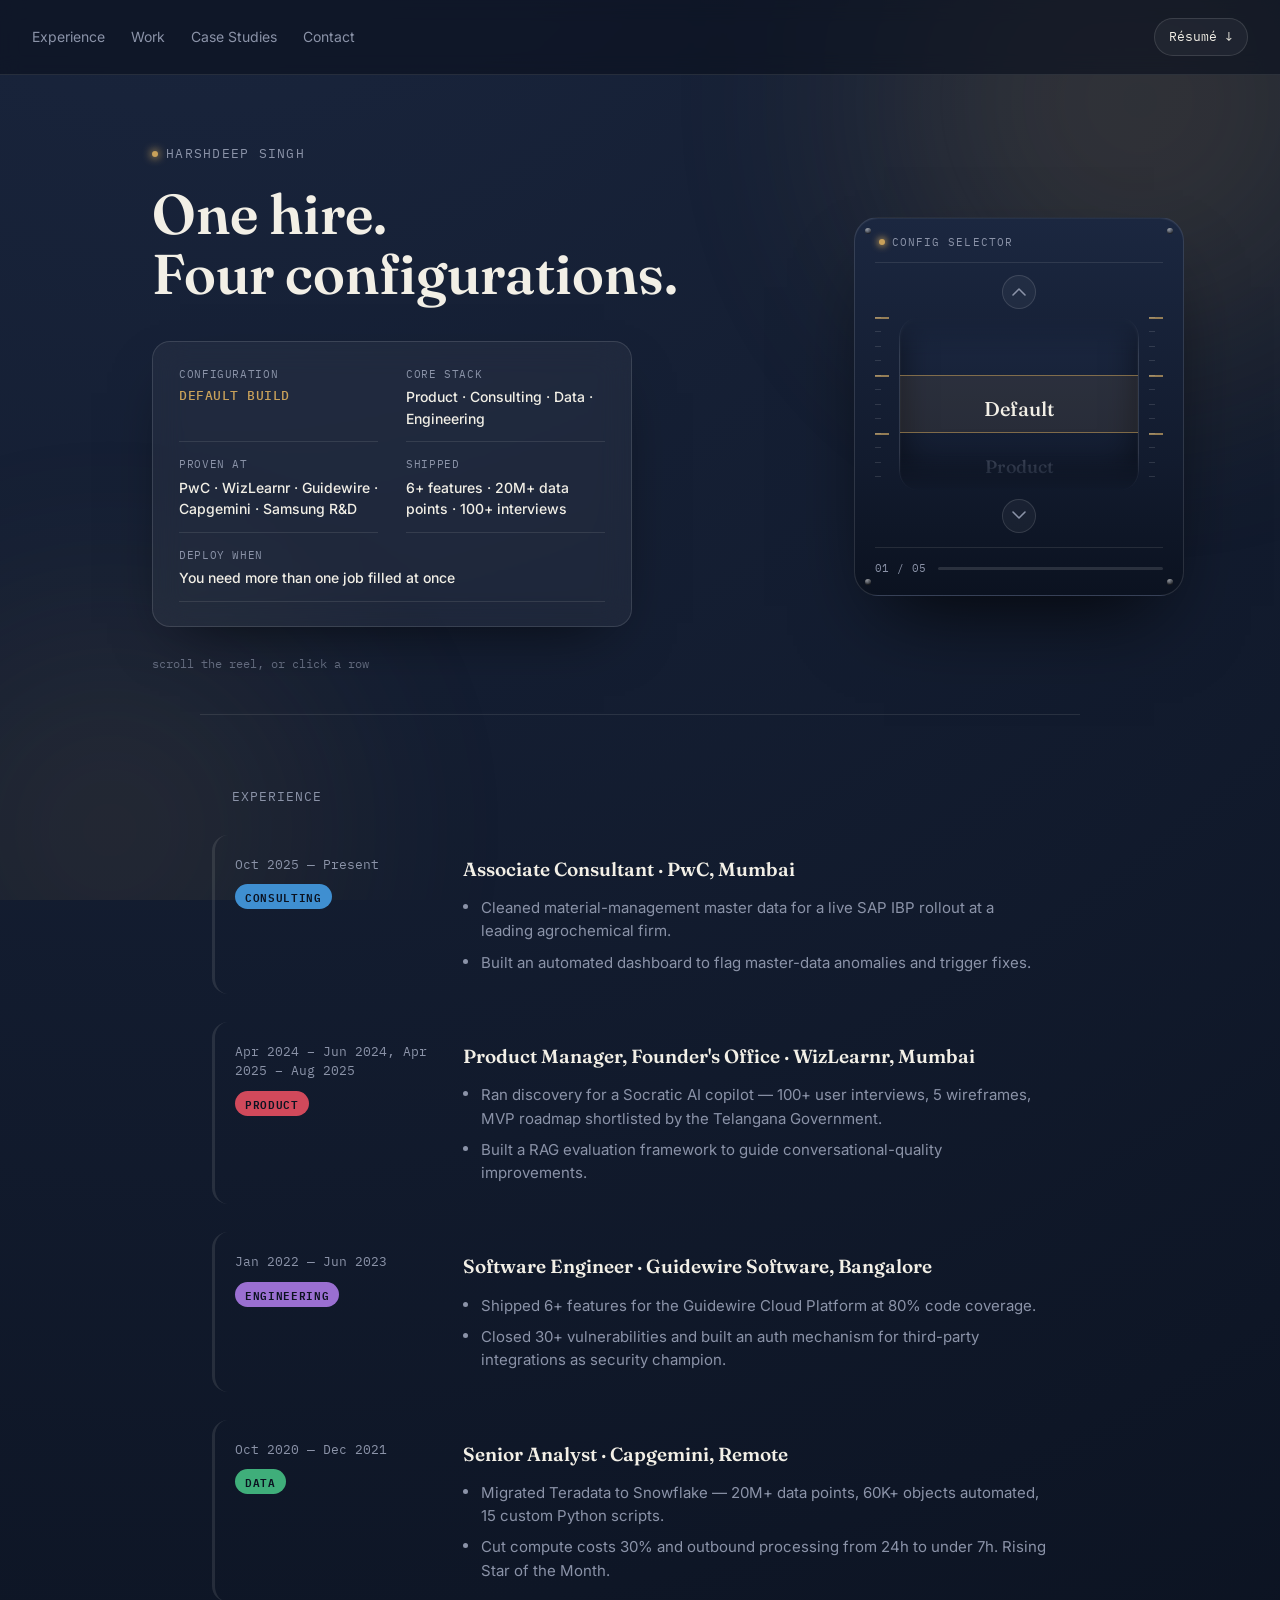
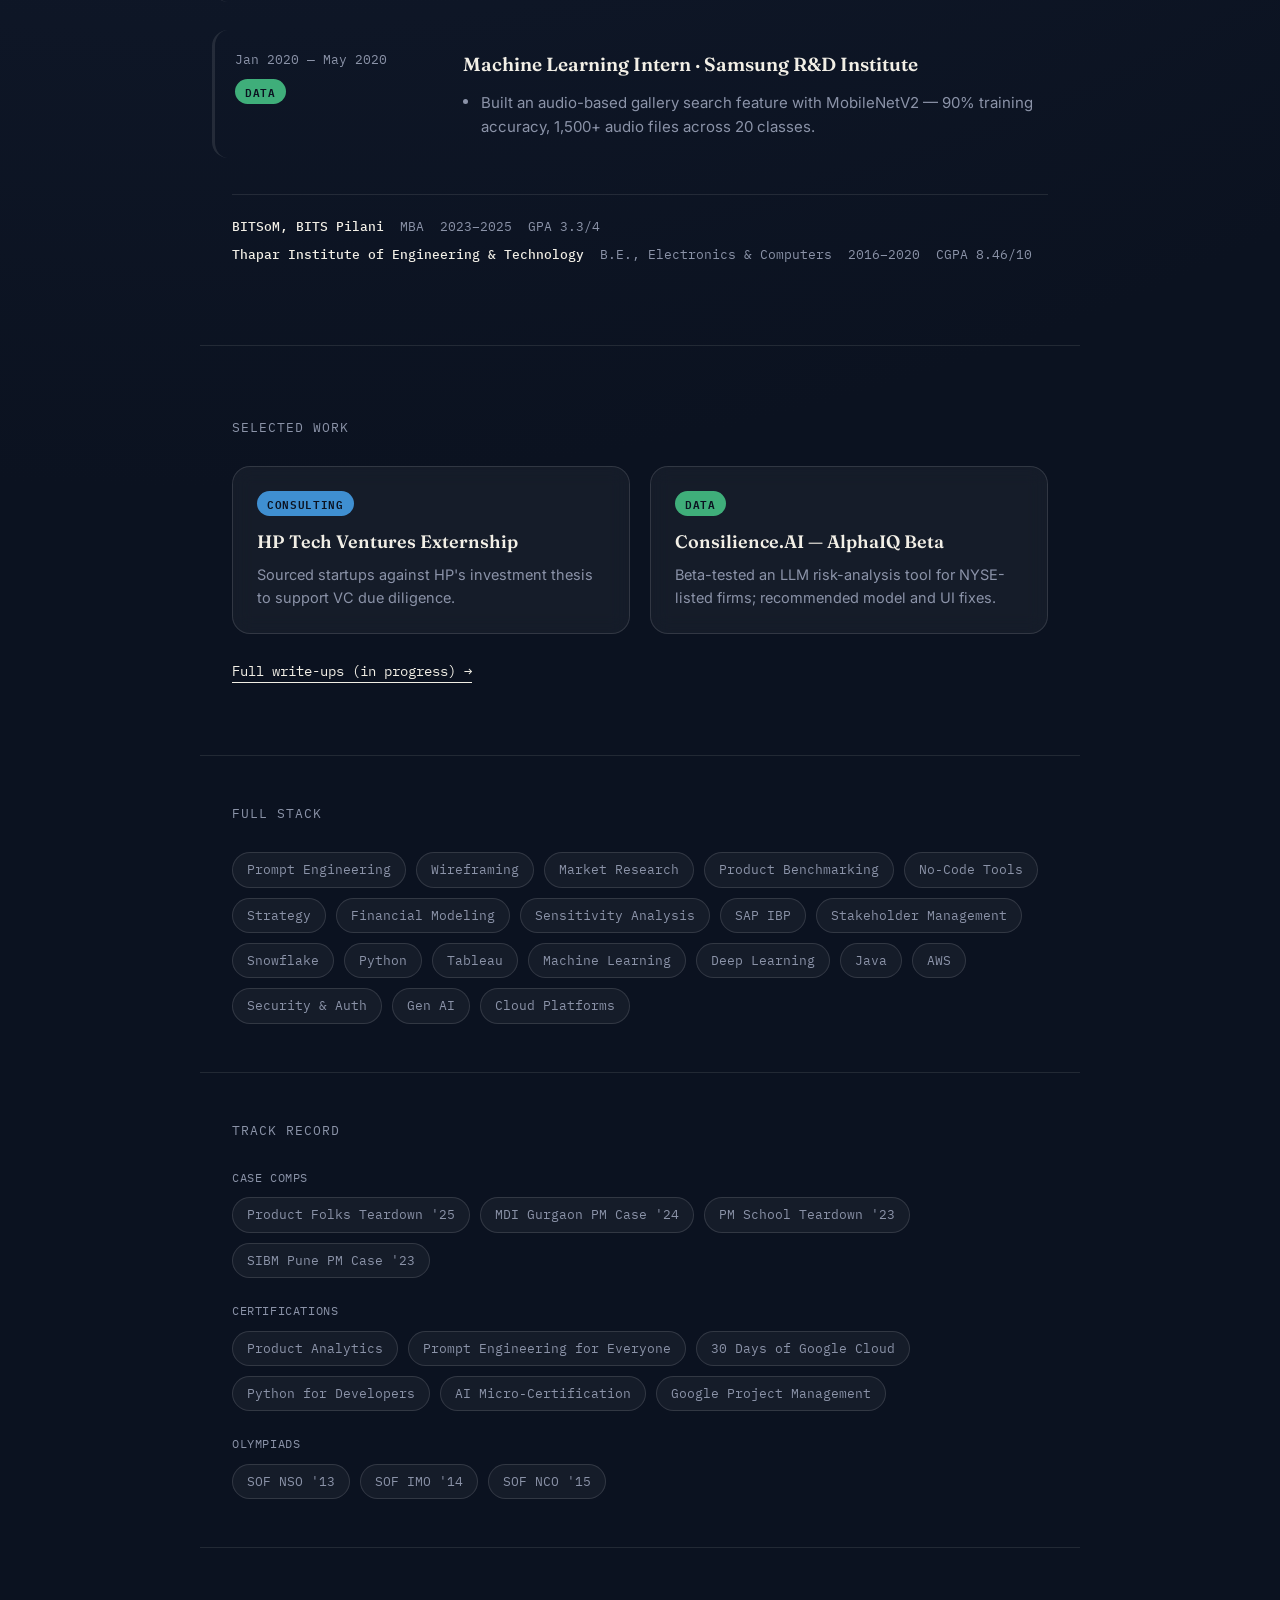
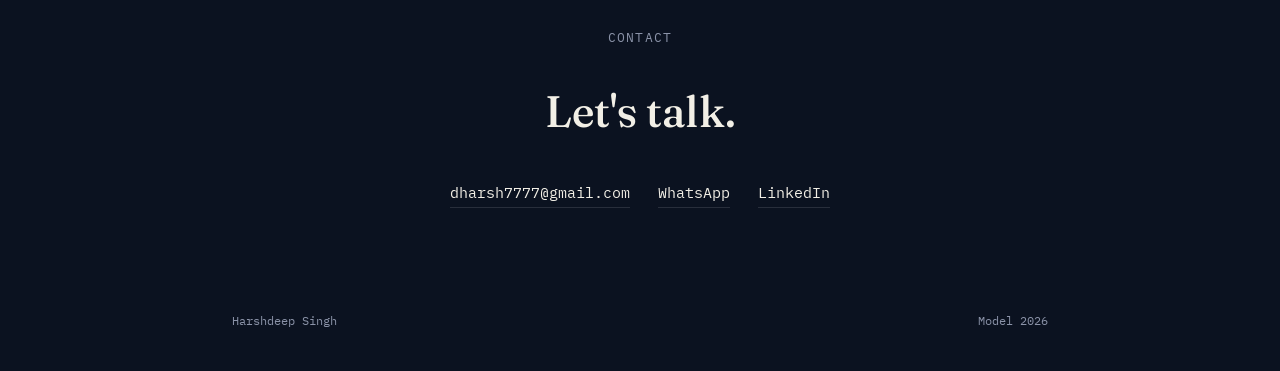
==== commit 4a162a38: "Add files via upload" ====
--- a/index.html
+++ b/index.html
@@ -65,24 +65,51 @@
       </div>
 
       <div class="reel-stage">
-        <button class="reel__nav" id="reel-up" aria-label="Previous configuration">
-          <svg width="14" height="9" viewBox="0 0 14 9" fill="none"><path d="M1 8L7 2L13 8" stroke="currentColor" stroke-width="1.6" stroke-linecap="round" stroke-linejoin="round"/></svg>
-        </button>
-
-        <div class="reel" id="reel" tabindex="0" aria-label="Configuration reel. Drag, scroll, or use arrow keys to select.">
-          <div class="reel__marker" aria-hidden="true"></div>
-          <ul class="reel__track" id="reel-track">
-            <li class="reel__item" data-mode="overview">Default</li>
-            <li class="reel__item" data-mode="product">Product</li>
-            <li class="reel__item" data-mode="consulting">Consulting</li>
-            <li class="reel__item" data-mode="data">Data</li>
-            <li class="reel__item" data-mode="engineering">Engineering</li>
-          </ul>
-        </div>
-
-        <button class="reel__nav" id="reel-down" aria-label="Next configuration">
-          <svg width="14" height="9" viewBox="0 0 14 9" fill="none"><path d="M1 1L7 7L13 1" stroke="currentColor" stroke-width="1.6" stroke-linecap="round" stroke-linejoin="round"/></svg>
-        </button>
+        <div class="instrument">
+          <span class="rivet rivet--tl" aria-hidden="true"></span>
+          <span class="rivet rivet--tr" aria-hidden="true"></span>
+          <span class="rivet rivet--bl" aria-hidden="true"></span>
+          <span class="rivet rivet--br" aria-hidden="true"></span>
+
+          <div class="instrument__plate">
+            <span class="instrument__led" id="led" aria-hidden="true"></span>
+            <span class="instrument__title">Config Selector</span>
+          </div>
+
+          <div class="instrument__body">
+            <div class="rail" aria-hidden="true"></div>
+
+            <div class="reel-col">
+              <button class="reel__nav" id="reel-up" aria-label="Previous configuration">
+                <svg width="14" height="9" viewBox="0 0 14 9" fill="none"><path d="M1 8L7 2L13 8" stroke="currentColor" stroke-width="1.6" stroke-linecap="round" stroke-linejoin="round"/></svg>
+              </button>
+
+              <div class="reel" id="reel" tabindex="0" aria-label="Configuration reel. Drag, scroll, or use arrow keys to select.">
+                <div class="reel__marker" aria-hidden="true"></div>
+                <ul class="reel__track" id="reel-track">
+                  <li class="reel__item" data-mode="overview">Default</li>
+                  <li class="reel__item" data-mode="product">Product</li>
+                  <li class="reel__item" data-mode="consulting">Consulting</li>
+                  <li class="reel__item" data-mode="data">Data</li>
+                  <li class="reel__item" data-mode="engineering">Engineering</li>
+                </ul>
+              </div>
+
+              <button class="reel__nav" id="reel-down" aria-label="Next configuration">
+                <svg width="14" height="9" viewBox="0 0 14 9" fill="none"><path d="M1 1L7 7L13 1" stroke="currentColor" stroke-width="1.6" stroke-linecap="round" stroke-linejoin="round"/></svg>
+              </button>
+            </div>
+
+            <div class="rail" aria-hidden="true"></div>
+          </div>
+
+          <div class="instrument__footer">
+            <span class="instrument__index" id="reel-index">01 / 05</span>
+            <div class="instrument__progress">
+              <span class="instrument__progress-fill" id="reel-progress"></span>
+            </div>
+          </div>
+        </div>
       </div>
 
     </div>
--- a/styles.css
+++ b/styles.css
@@ -189,12 +189,121 @@
   display: flex;
   flex-direction: column;
   align-items: center;
-  gap: 8px;
   flex-shrink: 0;
 }
 
 @media (min-width: 1101px) {
   .reel-stage { margin-right: -56px; }
+}
+
+.instrument {
+  position: relative;
+  padding: 16px 20px 18px;
+  border-radius: 24px;
+  background: linear-gradient(180deg, var(--bg-2), var(--bg-1) 65%, var(--bg-0));
+  border: 1px solid var(--glass-border);
+  box-shadow:
+    inset 0 1px 1px rgba(255, 255, 255, 0.06),
+    0 40px 80px -30px rgba(0, 0, 0, 0.8);
+}
+
+.rivet {
+  position: absolute;
+  width: 6px;
+  height: 6px;
+  border-radius: 50%;
+  background: radial-gradient(circle at 35% 30%, rgba(255, 255, 255, 0.5), rgba(0, 0, 0, 0.5));
+  box-shadow: inset 0 1px 1px rgba(255, 255, 255, 0.25), inset 0 -1px 1px rgba(0, 0, 0, 0.5);
+}
+.rivet--tl { top: 10px; left: 10px; }
+.rivet--tr { top: 10px; right: 10px; }
+.rivet--bl { bottom: 10px; left: 10px; }
+.rivet--br { bottom: 10px; right: 10px; }
+
+.instrument__plate {
+  display: flex;
+  align-items: center;
+  gap: 7px;
+  padding: 0 4px 12px;
+  margin-bottom: 12px;
+  border-bottom: 1px solid var(--line);
+}
+.instrument__led {
+  width: 6px;
+  height: 6px;
+  border-radius: 50%;
+  background: var(--accent);
+  box-shadow: 0 0 7px 1px var(--accent);
+  animation: ledBreathe 2.6s ease-in-out infinite;
+  transition: background 0.4s ease, box-shadow 0.4s ease;
+}
+@keyframes ledBreathe {
+  0%, 100% { opacity: 0.5; }
+  50% { opacity: 1; }
+}
+.instrument__title {
+  font-family: var(--font-mono);
+  font-size: 10.5px;
+  text-transform: uppercase;
+  letter-spacing: 0.1em;
+  color: var(--text-soft);
+}
+
+.instrument__body {
+  display: flex;
+  align-items: center;
+  gap: 10px;
+}
+
+.rail {
+  width: 14px;
+  height: 174px;
+  flex-shrink: 0;
+  background-image:
+    repeating-linear-gradient(to bottom, var(--glass-border) 0 1px, transparent 1px 14.5px),
+    repeating-linear-gradient(to bottom, color-mix(in srgb, var(--accent) 65%, var(--glass-border)) 0 2px, transparent 2px 58px);
+  background-size: 6px 100%, 14px 100%;
+  background-repeat: no-repeat, no-repeat;
+  background-position: left top, left top;
+  transition: background-image 0.4s ease;
+}
+
+.reel-col {
+  display: flex;
+  flex-direction: column;
+  align-items: center;
+  gap: 8px;
+}
+
+.instrument__footer {
+  display: flex;
+  align-items: center;
+  gap: 12px;
+  margin-top: 14px;
+  padding-top: 12px;
+  border-top: 1px solid var(--line);
+}
+.instrument__index {
+  font-family: var(--font-mono);
+  font-size: 11px;
+  color: var(--text-soft);
+  white-space: nowrap;
+  letter-spacing: 0.03em;
+}
+.instrument__progress {
+  flex: 1;
+  height: 3px;
+  border-radius: 999px;
+  background: var(--glass-border);
+  overflow: hidden;
+}
+.instrument__progress-fill {
+  display: block;
+  height: 100%;
+  width: 0%;
+  background: var(--accent);
+  box-shadow: 0 0 6px 0 var(--accent);
+  transition: width 0.65s cubic-bezier(0.22, 1.4, 0.36, 1), background 0.4s ease;
 }
 
 .reel__nav {
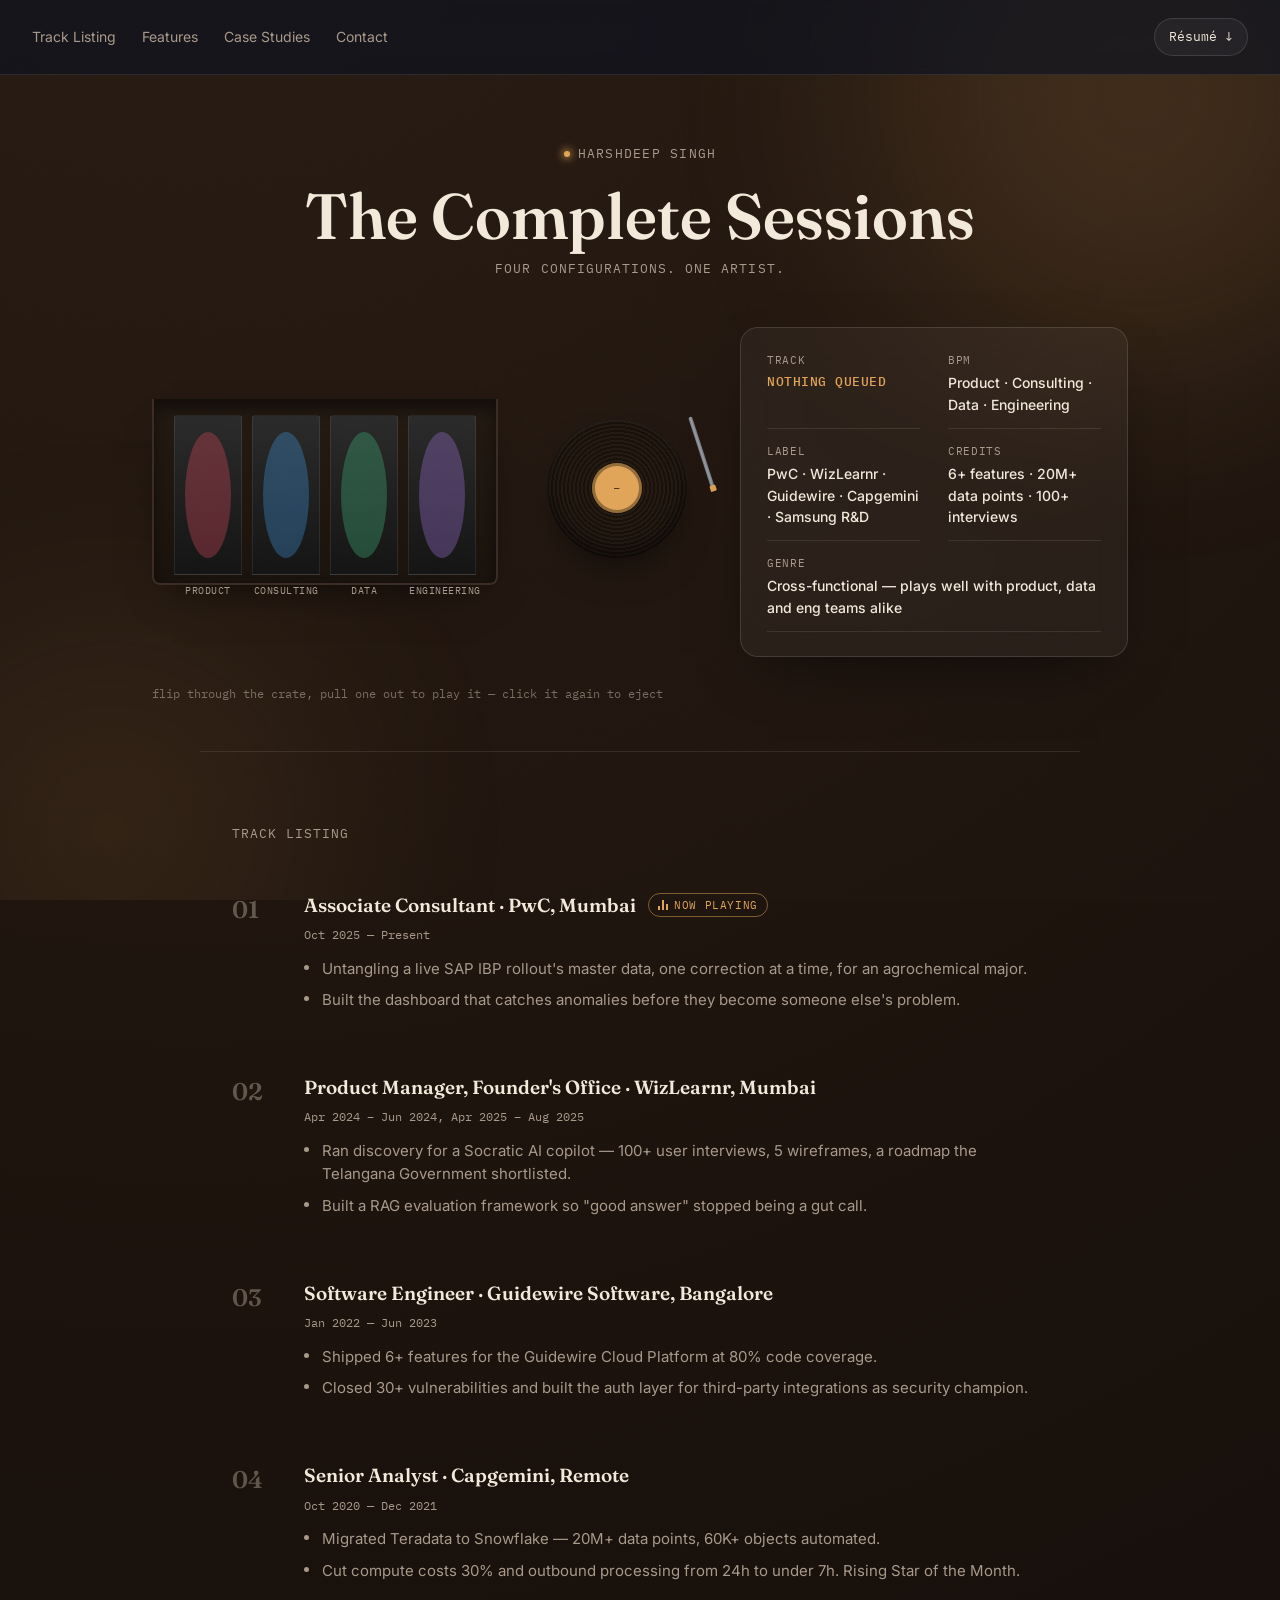
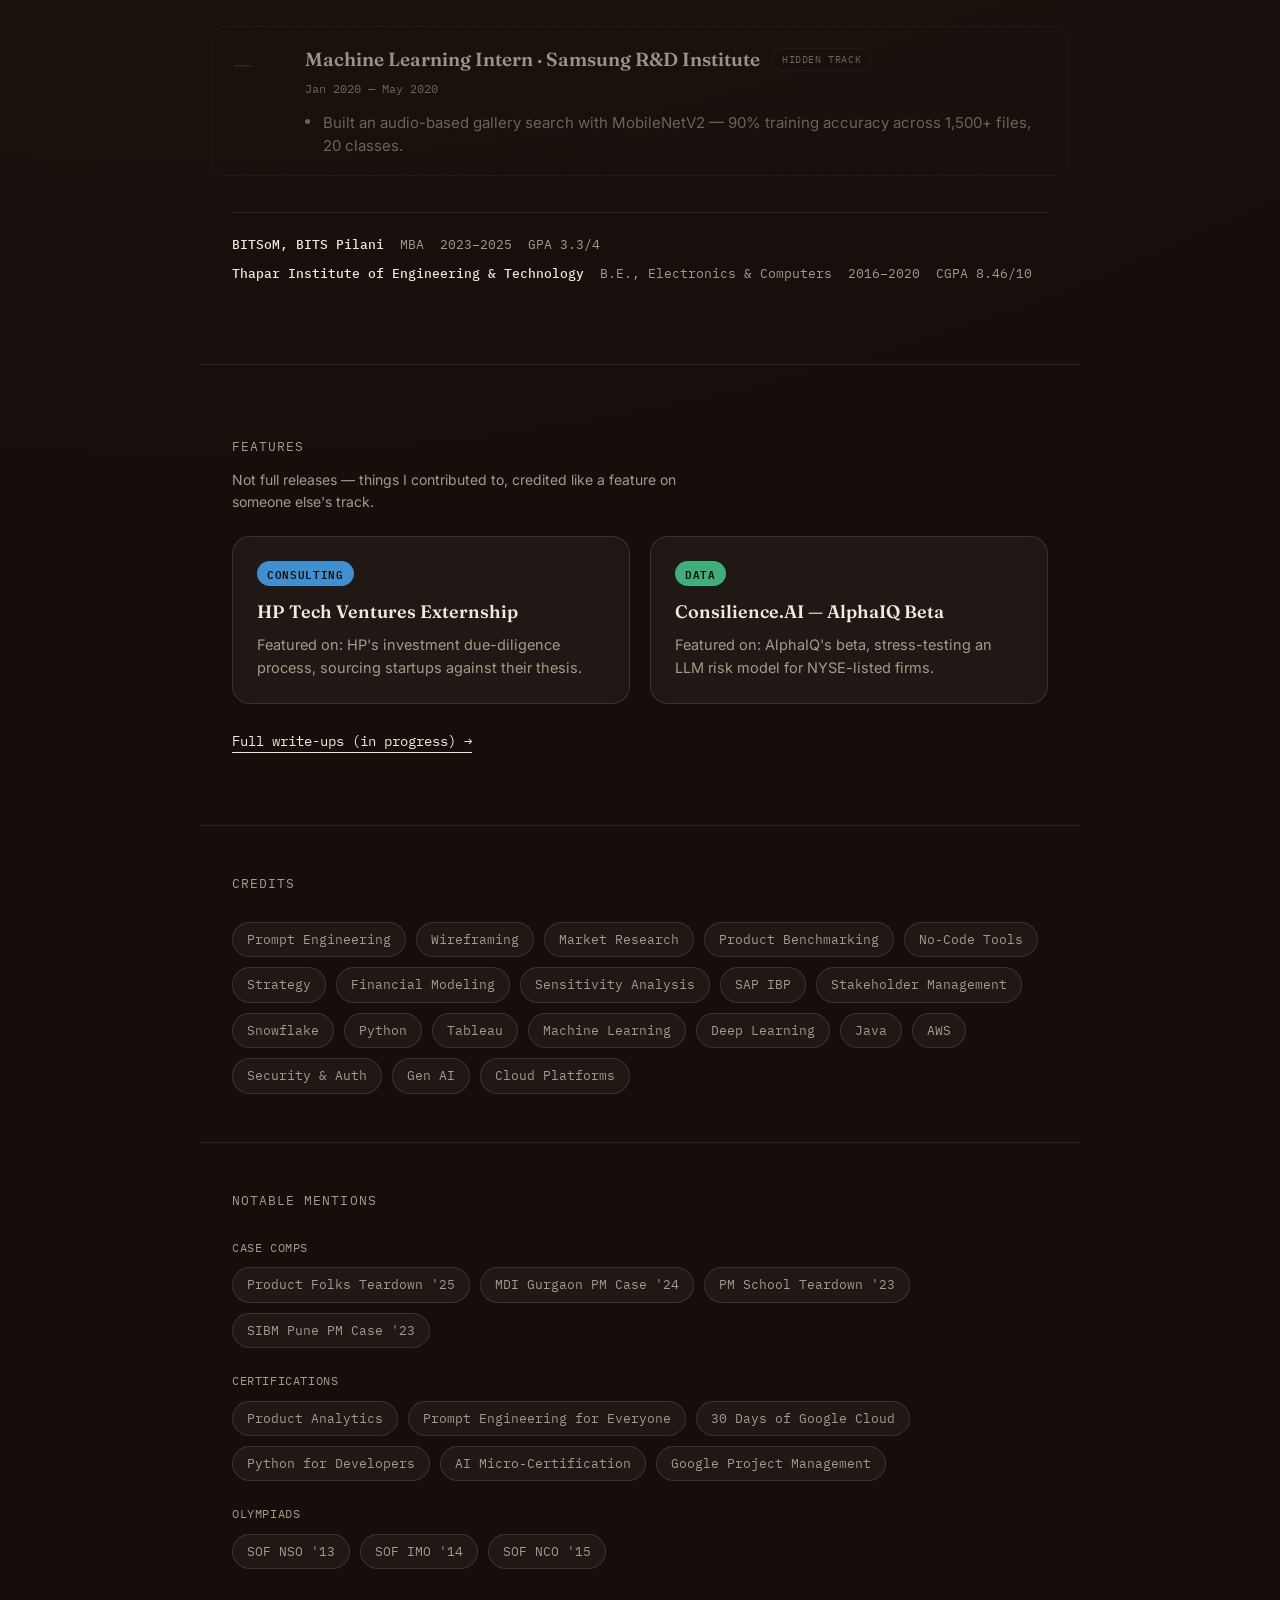
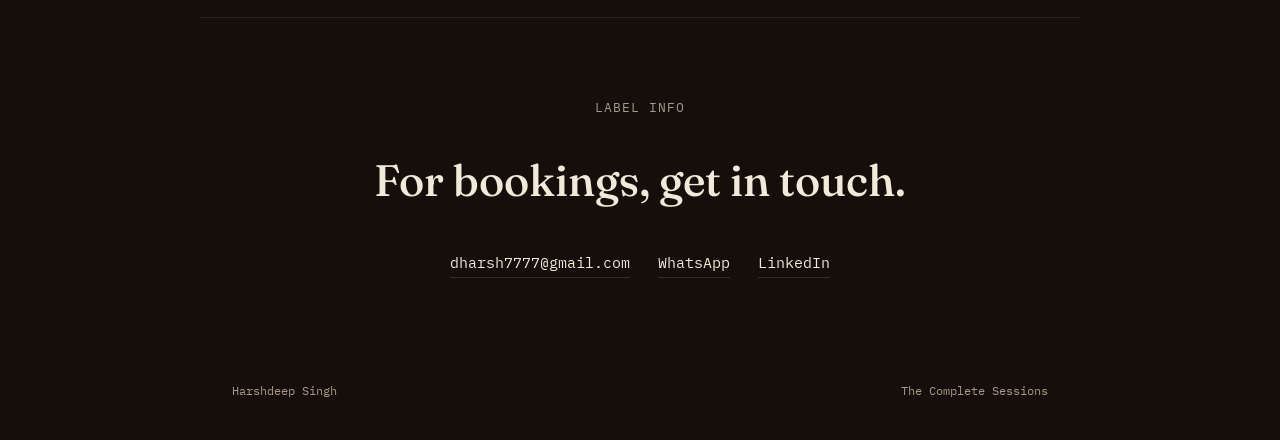
==== commit 4a8e9989: "Add files via upload" ====
--- a/index.html
+++ b/index.html
@@ -3,8 +3,8 @@
 <head>
 <meta charset="UTF-8">
 <meta name="viewport" content="width=device-width, initial-scale=1.0">
-<title>Harshdeep Singh — Model 2026</title>
-<meta name="description" content="Harshdeep Singh — one hire, four configurations: Product, Consulting, Data, Engineering.">
+<title>Harshdeep Singh — The Complete Sessions</title>
+<meta name="description" content="Harshdeep Singh — four configurations, one artist: Product, Consulting, Data, Engineering.">
 
 <link rel="preconnect" href="https://fonts.googleapis.com">
 <link rel="preconnect" href="https://fonts.gstatic.com" crossorigin>
@@ -13,6 +13,7 @@
 </head>
 <body data-mode="overview">
 
+<div class="grain" aria-hidden="true"></div>
 <div class="bg-ambient" aria-hidden="true">
   <span class="blob blob--a"></span>
   <span class="blob blob--b"></span>
@@ -20,8 +21,8 @@
 
 <nav class="nav">
   <div class="nav__links">
-    <a href="#experience">Experience</a>
-    <a href="#work">Work</a>
+    <a href="#tracklist">Track Listing</a>
+    <a href="#features">Features</a>
     <a href="case-studies.html">Case Studies</a>
     <a href="#contact">Contact</a>
   </div>
@@ -30,162 +31,132 @@
 
 <main>
 
-  <!-- HERO + REEL -->
+  <!-- COVER + CRATE -->
   <section class="hero" id="top">
+    <div class="cover">
+      <p class="hero__kicker"><span class="kicker-dot"></span>Harshdeep Singh</p>
+      <h1 class="hero__headline">The Complete Sessions</h1>
+      <p class="hero__sub">Four configurations. One artist.</p>
+    </div>
+
     <div class="hero__grid">
-
-      <div class="hero__content">
-        <p class="hero__kicker"><span class="kicker-dot"></span>Harshdeep Singh</p>
-        <h1 class="hero__headline">One hire.<br>Four configurations.</h1>
-
-        <div class="spec-card">
-          <p class="spec__row">
-            <span class="spec__label">Configuration</span>
-            <span class="spec__value" id="spec-config">Default Build</span>
-          </p>
-          <p class="spec__row">
-            <span class="spec__label">Core stack</span>
-            <span class="spec__value" id="spec-stack">Product · Consulting · Data · Engineering</span>
-          </p>
-          <p class="spec__row">
-            <span class="spec__label">Proven at</span>
-            <span class="spec__value" id="spec-proven">PwC · WizLearnr · Guidewire · Capgemini · Samsung R&amp;D</span>
-          </p>
-          <p class="spec__row">
-            <span class="spec__label">Shipped</span>
-            <span class="spec__value" id="spec-shipped">6+ features · 20M+ data points · 100+ interviews</span>
-          </p>
-          <p class="spec__row spec__row--wide">
-            <span class="spec__label">Deploy when</span>
-            <span class="spec__value" id="spec-deploy">You need more than one job filled at once</span>
-          </p>
-        </div>
-
-        <p class="hero__hint">scroll the reel, or click a row</p>
-      </div>
-
-      <div class="reel-stage">
-        <div class="instrument">
-          <span class="rivet rivet--tl" aria-hidden="true"></span>
-          <span class="rivet rivet--tr" aria-hidden="true"></span>
-          <span class="rivet rivet--bl" aria-hidden="true"></span>
-          <span class="rivet rivet--br" aria-hidden="true"></span>
-
-          <div class="instrument__plate">
-            <span class="instrument__led" id="led" aria-hidden="true"></span>
-            <span class="instrument__title">Config Selector</span>
-          </div>
-
-          <div class="instrument__body">
-            <div class="rail" aria-hidden="true"></div>
-
-            <div class="reel-col">
-              <button class="reel__nav" id="reel-up" aria-label="Previous configuration">
-                <svg width="14" height="9" viewBox="0 0 14 9" fill="none"><path d="M1 8L7 2L13 8" stroke="currentColor" stroke-width="1.6" stroke-linecap="round" stroke-linejoin="round"/></svg>
-              </button>
-
-              <div class="reel" id="reel" tabindex="0" aria-label="Configuration reel. Drag, scroll, or use arrow keys to select.">
-                <div class="reel__marker" aria-hidden="true"></div>
-                <ul class="reel__track" id="reel-track">
-                  <li class="reel__item" data-mode="overview">Default</li>
-                  <li class="reel__item" data-mode="product">Product</li>
-                  <li class="reel__item" data-mode="consulting">Consulting</li>
-                  <li class="reel__item" data-mode="data">Data</li>
-                  <li class="reel__item" data-mode="engineering">Engineering</li>
-                </ul>
-              </div>
-
-              <button class="reel__nav" id="reel-down" aria-label="Next configuration">
-                <svg width="14" height="9" viewBox="0 0 14 9" fill="none"><path d="M1 1L7 7L13 1" stroke="currentColor" stroke-width="1.6" stroke-linecap="round" stroke-linejoin="round"/></svg>
-              </button>
-            </div>
-
-            <div class="rail" aria-hidden="true"></div>
-          </div>
-
-          <div class="instrument__footer">
-            <span class="instrument__index" id="reel-index">01 / 05</span>
-            <div class="instrument__progress">
-              <span class="instrument__progress-fill" id="reel-progress"></span>
-            </div>
-          </div>
-        </div>
-      </div>
-
-    </div>
-  </section>
-
-  <!-- EXPERIENCE -->
-  <section class="section" id="experience">
-    <p class="eyebrow">Experience</p>
-
-    <div class="timeline">
-
-      <article class="tl-item" data-mode="consulting">
-        <div class="tl-item__when">
-          <span class="tl-item__date">Oct 2025 — Present</span>
-          <span class="tl-item__tag" data-tag="consulting">Consulting</span>
-        </div>
-        <div class="tl-item__body">
-          <h3>Associate Consultant · PwC, Mumbai</h3>
-          <ul>
-            <li>Cleaned material-management master data for a live SAP IBP rollout at a leading agrochemical firm.</li>
-            <li>Built an automated dashboard to flag master-data anomalies and trigger fixes.</li>
-          </ul>
-        </div>
-      </article>
-
-      <article class="tl-item" data-mode="product">
-        <div class="tl-item__when">
-          <span class="tl-item__date">Apr 2024 – Jun 2024, Apr 2025 – Aug 2025</span>
-          <span class="tl-item__tag" data-tag="product">Product</span>
-        </div>
-        <div class="tl-item__body">
+      <div class="rig">
+        <div class="crate" id="crate">
+          <div class="sleeve" data-mode="product">
+            <span class="sleeve__label">Product</span>
+          </div>
+          <div class="sleeve" data-mode="consulting">
+            <span class="sleeve__label">Consulting</span>
+          </div>
+          <div class="sleeve" data-mode="data">
+            <span class="sleeve__label">Data</span>
+          </div>
+          <div class="sleeve" data-mode="engineering">
+            <span class="sleeve__label">Engineering</span>
+          </div>
+        </div>
+
+        <div class="player">
+          <div class="platter" id="platter"></div>
+          <div class="platter__label" id="platter-label"><span id="track-name">—</span></div>
+          <div class="needle" id="needle"></div>
+        </div>
+      </div>
+
+      <div class="spec-card" id="liner-notes">
+        <p class="spec__row">
+          <span class="spec__label">Track</span>
+          <span class="spec__value" id="spec-config">Nothing queued</span>
+        </p>
+        <p class="spec__row">
+          <span class="spec__label">BPM</span>
+          <span class="spec__value" id="spec-stack">Product · Consulting · Data · Engineering</span>
+        </p>
+        <p class="spec__row">
+          <span class="spec__label">Label</span>
+          <span class="spec__value" id="spec-proven">PwC · WizLearnr · Guidewire · Capgemini · Samsung R&amp;D</span>
+        </p>
+        <p class="spec__row">
+          <span class="spec__label">Credits</span>
+          <span class="spec__value" id="spec-shipped">6+ features · 20M+ data points · 100+ interviews</span>
+        </p>
+        <p class="spec__row spec__row--wide">
+          <span class="spec__label">Genre</span>
+          <span class="spec__value" id="spec-deploy">Cross-functional — plays well with product, data and eng teams alike</span>
+        </p>
+      </div>
+    </div>
+
+    <p class="hero__hint" id="hint">flip through the crate, pull one out to play it — click it again to eject</p>
+  </section>
+
+  <!-- TRACK LISTING (Experience) -->
+  <section class="section" id="tracklist">
+    <p class="eyebrow">Track listing</p>
+
+    <div class="tracks">
+
+      <article class="track" data-mode="consulting">
+        <div class="track__num">01</div>
+        <div class="track__body">
+          <div class="track__head">
+            <h3>Associate Consultant · PwC, Mumbai</h3>
+            <span class="now-playing"><span class="eq"><i></i><i></i><i></i></span>Now Playing</span>
+          </div>
+          <p class="track__date">Oct 2025 — Present</p>
+          <ul>
+            <li>Untangling a live SAP IBP rollout's master data, one correction at a time, for an agrochemical major.</li>
+            <li>Built the dashboard that catches anomalies before they become someone else's problem.</li>
+          </ul>
+        </div>
+      </article>
+
+      <article class="track" data-mode="product">
+        <div class="track__num">02</div>
+        <div class="track__body">
           <h3>Product Manager, Founder's Office · WizLearnr, Mumbai</h3>
-          <ul>
-            <li>Ran discovery for a Socratic AI copilot — 100+ user interviews, 5 wireframes, MVP roadmap shortlisted by the Telangana Government.</li>
-            <li>Built a RAG evaluation framework to guide conversational-quality improvements.</li>
-          </ul>
-        </div>
-      </article>
-
-      <article class="tl-item" data-mode="engineering">
-        <div class="tl-item__when">
-          <span class="tl-item__date">Jan 2022 — Jun 2023</span>
-          <span class="tl-item__tag" data-tag="engineering">Engineering</span>
-        </div>
-        <div class="tl-item__body">
+          <p class="track__date">Apr 2024 – Jun 2024, Apr 2025 – Aug 2025</p>
+          <ul>
+            <li>Ran discovery for a Socratic AI copilot — 100+ user interviews, 5 wireframes, a roadmap the Telangana Government shortlisted.</li>
+            <li>Built a RAG evaluation framework so "good answer" stopped being a gut call.</li>
+          </ul>
+        </div>
+      </article>
+
+      <article class="track" data-mode="engineering">
+        <div class="track__num">03</div>
+        <div class="track__body">
           <h3>Software Engineer · Guidewire Software, Bangalore</h3>
+          <p class="track__date">Jan 2022 — Jun 2023</p>
           <ul>
             <li>Shipped 6+ features for the Guidewire Cloud Platform at 80% code coverage.</li>
-            <li>Closed 30+ vulnerabilities and built an auth mechanism for third-party integrations as security champion.</li>
-          </ul>
-        </div>
-      </article>
-
-      <article class="tl-item" data-mode="data">
-        <div class="tl-item__when">
-          <span class="tl-item__date">Oct 2020 — Dec 2021</span>
-          <span class="tl-item__tag" data-tag="data">Data</span>
-        </div>
-        <div class="tl-item__body">
+            <li>Closed 30+ vulnerabilities and built the auth layer for third-party integrations as security champion.</li>
+          </ul>
+        </div>
+      </article>
+
+      <article class="track" data-mode="data">
+        <div class="track__num">04</div>
+        <div class="track__body">
           <h3>Senior Analyst · Capgemini, Remote</h3>
-          <ul>
-            <li>Migrated Teradata to Snowflake — 20M+ data points, 60K+ objects automated, 15 custom Python scripts.</li>
+          <p class="track__date">Oct 2020 — Dec 2021</p>
+          <ul>
+            <li>Migrated Teradata to Snowflake — 20M+ data points, 60K+ objects automated.</li>
             <li>Cut compute costs 30% and outbound processing from 24h to under 7h. Rising Star of the Month.</li>
           </ul>
         </div>
       </article>
 
-      <article class="tl-item" data-mode="data">
-        <div class="tl-item__when">
-          <span class="tl-item__date">Jan 2020 — May 2020</span>
-          <span class="tl-item__tag" data-tag="data">Data</span>
-        </div>
-        <div class="tl-item__body">
-          <h3>Machine Learning Intern · Samsung R&amp;D Institute</h3>
-          <ul>
-            <li>Built an audio-based gallery search feature with MobileNetV2 — 90% training accuracy, 1,500+ audio files across 20 classes.</li>
+      <article class="track track--hidden" data-mode="data">
+        <div class="track__num">—</div>
+        <div class="track__body">
+          <div class="track__head">
+            <h3>Machine Learning Intern · Samsung R&amp;D Institute</h3>
+            <span class="hidden-tag">Hidden Track</span>
+          </div>
+          <p class="track__date">Jan 2020 — May 2020</p>
+          <ul>
+            <li>Built an audio-based gallery search with MobileNetV2 — 90% training accuracy across 1,500+ files, 20 classes.</li>
           </ul>
         </div>
       </article>
@@ -198,30 +169,31 @@
     </div>
   </section>
 
-  <!-- WORK / PROJECTS -->
-  <section class="section" id="work">
-    <p class="eyebrow">Selected work</p>
+  <!-- FEATURES (was Selected Work) -->
+  <section class="section" id="features">
+    <p class="eyebrow">Features</p>
+    <p class="section-note">Not full releases — things I contributed to, credited like a feature on someone else's track.</p>
 
     <div class="work-grid">
       <article class="work-card" data-mode="consulting">
         <span class="work-card__tag" data-tag="consulting">Consulting</span>
         <h3>HP Tech Ventures Externship</h3>
-        <p>Sourced startups against HP's investment thesis to support VC due diligence.</p>
+        <p>Featured on: HP's investment due-diligence process, sourcing startups against their thesis.</p>
       </article>
 
       <article class="work-card" data-mode="data">
         <span class="work-card__tag" data-tag="data">Data</span>
         <h3>Consilience.AI — AlphaIQ Beta</h3>
-        <p>Beta-tested an LLM risk-analysis tool for NYSE-listed firms; recommended model and UI fixes.</p>
+        <p>Featured on: AlphaIQ's beta, stress-testing an LLM risk model for NYSE-listed firms.</p>
       </article>
     </div>
 
     <a class="work-cta" href="case-studies.html">Full write-ups (in progress) →</a>
   </section>
 
-  <!-- FULL STACK -->
+  <!-- CREDITS (Full stack) -->
   <section class="section section--tight" id="stack">
-    <p class="eyebrow">Full stack</p>
+    <p class="eyebrow">Credits</p>
     <div class="chip-row" id="chip-row">
       <span class="chip" data-mode="product">Prompt Engineering</span>
       <span class="chip" data-mode="product">Wireframing</span>
@@ -246,9 +218,9 @@
     </div>
   </section>
 
-  <!-- TRACK RECORD -->
+  <!-- NOTABLE MENTIONS -->
   <section class="section section--tight" id="more">
-    <p class="eyebrow">Track record</p>
+    <p class="eyebrow">Notable mentions</p>
     <div class="record">
       <div class="record__group">
         <p class="record__label">Case comps</p>
@@ -281,10 +253,10 @@
     </div>
   </section>
 
-  <!-- CONTACT -->
+  <!-- LABEL INFO (Contact) -->
   <section class="contact" id="contact">
-    <p class="eyebrow eyebrow--light">Contact</p>
-    <h2 class="contact__heading">Let's talk.</h2>
+    <p class="eyebrow eyebrow--light">Label info</p>
+    <h2 class="contact__heading">For bookings, get in touch.</h2>
     <div class="contact__links">
       <a href="mailto:dharsh7777@gmail.com">dharsh7777@gmail.com</a>
       <a href="https://wa.me/917355120100" target="_blank" rel="noopener">WhatsApp</a>
@@ -296,7 +268,7 @@
 
 <footer class="footer">
   <span>Harshdeep Singh</span>
-  <span>Model 2026</span>
+  <span>The Complete Sessions</span>
 </footer>
 
 <div class="toast" id="toast" role="status" aria-live="polite"></div>
--- a/styles.css
+++ b/styles.css
@@ -1,19 +1,19 @@
 /* ---------- Tokens ---------- */
 :root {
-  --bg-0: #0b1220;
-  --bg-1: #121b2e;
-  --bg-2: #1b2740;
-
-  --text: #f2efe6;
-  --text-soft: #8b93a8;
-  --line: rgba(242, 239, 230, 0.1);
+  --bg-0: #150e0a;
+  --bg-1: #1f150f;
+  --bg-2: #2b1d14;
+
+  --text: #f2e9da;
+  --text-soft: #a8998a;
+  --line: rgba(242, 233, 218, 0.1);
 
   --glass-fill: rgba(255, 255, 255, 0.045);
   --glass-fill-strong: rgba(255, 255, 255, 0.08);
   --glass-border: rgba(255, 255, 255, 0.12);
 
-  --accent: #c9a15a;
-  --c-overview: #c9a15a;
+  --accent: #e0a458;
+  --c-overview: #e0a458;
   --c-product: #d1495b;
   --c-consulting: #3f8fd1;
   --c-data: #3fae7a;
@@ -100,18 +100,9 @@
 }
 
 /* ---------- Hero ---------- */
-.hero { max-width: 1040px; margin: 0 auto; padding: 64px 32px 40px; }
-
-.hero__grid {
-  display: grid;
-  grid-template-columns: 1fr auto;
-  align-items: center;
-  gap: 56px;
-}
-
-@media (max-width: 860px) {
-  .hero__grid { grid-template-columns: 1fr; justify-items: center; text-align: center; }
-}
+.hero { max-width: 1040px; margin: 0 auto; padding: 64px 32px 48px; }
+
+.cover { text-align: center; margin-bottom: 48px; }
 
 .hero__kicker {
   display: inline-flex;
@@ -122,7 +113,7 @@
   text-transform: uppercase;
   letter-spacing: 0.1em;
   color: var(--text-soft);
-  margin: 0 0 20px;
+  margin: 0 0 18px;
 }
 .kicker-dot {
   width: 6px; height: 6px; border-radius: 50%;
@@ -134,10 +125,29 @@
 .hero__headline {
   font-family: var(--font-display);
   font-weight: 600;
-  font-size: clamp(36px, 5vw, 56px);
-  line-height: 1.08;
-  margin: 0 0 36px;
+  font-size: clamp(38px, 6vw, 64px);
+  line-height: 1.05;
+  margin: 0 0 10px;
   color: var(--text);
+}
+.hero__sub {
+  font-family: var(--font-mono);
+  font-size: 13px;
+  text-transform: uppercase;
+  letter-spacing: 0.08em;
+  color: var(--text-soft);
+  margin: 0;
+}
+
+.hero__grid {
+  display: grid;
+  grid-template-columns: auto 1fr;
+  align-items: center;
+  gap: 48px;
+}
+
+@media (max-width: 860px) {
+  .hero__grid { grid-template-columns: 1fr; justify-items: center; text-align: center; }
 }
 
 /* ---------- Spec card ---------- */
@@ -185,203 +195,175 @@
 }
 
 /* ---------- Reel ---------- */
-.reel-stage {
+
+/* ---------- Grain ---------- */
+.grain {
+  position: fixed;
+  inset: 0;
+  z-index: 40;
+  pointer-events: none;
+  opacity: 0.05;
+  mix-blend-mode: overlay;
+  background-image: url("data:image/svg+xml,%3Csvg xmlns='http://www.w3.org/2000/svg' width='120' height='120'%3E%3Cfilter id='n'%3E%3CfeTurbulence type='fractalNoise' baseFrequency='0.9' numOctaves='2' stitchTiles='stitch'/%3E%3C/filter%3E%3Crect width='100%25' height='100%25' filter='url(%23n)'/%3E%3C/svg%3E");
+}
+
+/* ---------- Crate + player ---------- */
+.rig { display: flex; align-items: flex-end; gap: 44px; flex-wrap: wrap; justify-content: center; }
+
+.crate {
   display: flex;
-  flex-direction: column;
-  align-items: center;
-  flex-shrink: 0;
-}
-
-@media (min-width: 1101px) {
-  .reel-stage { margin-right: -56px; }
-}
-
-.instrument {
+  align-items: flex-end;
+  gap: 10px;
+  padding: 16px 20px 8px;
+  border: 2px solid #3a2c22;
+  border-top: none;
+  border-radius: 0 0 8px 8px;
+  background: linear-gradient(180deg, #241a12, #1a120c);
+  box-shadow: inset 0 10px 16px rgba(0, 0, 0, 0.5), 0 20px 40px -20px rgba(0, 0, 0, 0.7);
+}
+
+.sleeve {
+  width: 68px;
+  height: 160px;
+  border-radius: 3px 3px 0 0;
+  background: linear-gradient(180deg, #2a2a2a, #141414);
+  border: 1px solid rgba(255, 255, 255, 0.08);
+  cursor: pointer;
   position: relative;
-  padding: 16px 20px 18px;
-  border-radius: 24px;
-  background: linear-gradient(180deg, var(--bg-2), var(--bg-1) 65%, var(--bg-0));
-  border: 1px solid var(--glass-border);
-  box-shadow:
-    inset 0 1px 1px rgba(255, 255, 255, 0.06),
-    0 40px 80px -30px rgba(0, 0, 0, 0.8);
-}
-
-.rivet {
+  transform-origin: bottom center;
+  transform: perspective(420px) rotateX(0deg) translateY(0);
+  transition: transform 0.2s ease-out, box-shadow 0.2s ease, border-color 0.3s ease;
+}
+.sleeve[data-mode="product"] { --c: var(--c-product); }
+.sleeve[data-mode="consulting"] { --c: var(--c-consulting); }
+.sleeve[data-mode="data"] { --c: var(--c-data); }
+.sleeve[data-mode="engineering"] { --c: var(--c-engineering); }
+
+.sleeve::before {
+  content: "";
   position: absolute;
-  width: 6px;
-  height: 6px;
+  inset: 16px 10px;
   border-radius: 50%;
-  background: radial-gradient(circle at 35% 30%, rgba(255, 255, 255, 0.5), rgba(0, 0, 0, 0.5));
-  box-shadow: inset 0 1px 1px rgba(255, 255, 255, 0.25), inset 0 -1px 1px rgba(0, 0, 0, 0.5);
-}
-.rivet--tl { top: 10px; left: 10px; }
-.rivet--tr { top: 10px; right: 10px; }
-.rivet--bl { bottom: 10px; left: 10px; }
-.rivet--br { bottom: 10px; right: 10px; }
-
-.instrument__plate {
-  display: flex;
-  align-items: center;
-  gap: 7px;
-  padding: 0 4px 12px;
-  margin-bottom: 12px;
-  border-bottom: 1px solid var(--line);
-}
-.instrument__led {
-  width: 6px;
-  height: 6px;
-  border-radius: 50%;
+  background: var(--c);
+  opacity: 0.35;
+  transition: opacity 0.3s ease;
+}
+.sleeve__label {
+  position: absolute;
+  bottom: -24px;
+  left: 0;
+  right: 0;
+  text-align: center;
+  font-family: var(--font-mono);
+  font-size: 10px;
+  text-transform: uppercase;
+  letter-spacing: 0.05em;
+  color: var(--text-soft);
+  white-space: nowrap;
+}
+.sleeve.is-near { transform: perspective(420px) rotateX(-14deg) translateY(-10px); box-shadow: 0 10px 20px -8px rgba(0, 0, 0, 0.6); }
+.sleeve.is-picked {
+  transform: perspective(420px) rotateX(-22deg) translateY(-28px) scale(1.05);
+  box-shadow: 0 0 26px -4px var(--c);
+  border-color: var(--c);
+}
+.sleeve.is-picked::before { opacity: 0.7; }
+
+.player { width: 150px; height: 150px; position: relative; flex-shrink: 0; margin-bottom: 22px; }
+.platter {
+  position: absolute; left: 5px; top: 5px; width: 140px; height: 140px; border-radius: 50%;
+  background: repeating-radial-gradient(circle at center, #17100b 0px, #17100b 2px, #241a12 2px, #241a12 4px);
+  box-shadow: inset 0 2px 4px rgba(255, 255, 255, 0.06), inset 0 -8px 16px rgba(0, 0, 0, 0.5), 0 20px 40px -18px rgba(0, 0, 0, 0.7);
+}
+.platter.is-spinning { animation: platterSpin 3s linear infinite; }
+@keyframes platterSpin { to { transform: rotate(360deg); } }
+
+.platter__label {
+  position: absolute; left: 50%; top: 50%; width: 50px; height: 50px; border-radius: 50%;
+  transform: translate(-50%, -50%);
   background: var(--accent);
-  box-shadow: 0 0 7px 1px var(--accent);
-  animation: ledBreathe 2.6s ease-in-out infinite;
-  transition: background 0.4s ease, box-shadow 0.4s ease;
-}
-@keyframes ledBreathe {
-  0%, 100% { opacity: 0.5; }
-  50% { opacity: 1; }
-}
-.instrument__title {
-  font-family: var(--font-mono);
-  font-size: 10.5px;
-  text-transform: uppercase;
-  letter-spacing: 0.1em;
-  color: var(--text-soft);
-}
-
-.instrument__body {
-  display: flex;
-  align-items: center;
-  gap: 10px;
-}
-
-.rail {
-  width: 14px;
-  height: 174px;
-  flex-shrink: 0;
-  background-image:
-    repeating-linear-gradient(to bottom, var(--glass-border) 0 1px, transparent 1px 14.5px),
-    repeating-linear-gradient(to bottom, color-mix(in srgb, var(--accent) 65%, var(--glass-border)) 0 2px, transparent 2px 58px);
-  background-size: 6px 100%, 14px 100%;
-  background-repeat: no-repeat, no-repeat;
-  background-position: left top, left top;
-  transition: background-image 0.4s ease;
-}
-
-.reel-col {
-  display: flex;
-  flex-direction: column;
-  align-items: center;
-  gap: 8px;
-}
-
-.instrument__footer {
-  display: flex;
-  align-items: center;
-  gap: 12px;
-  margin-top: 14px;
-  padding-top: 12px;
-  border-top: 1px solid var(--line);
-}
-.instrument__index {
-  font-family: var(--font-mono);
-  font-size: 11px;
-  color: var(--text-soft);
-  white-space: nowrap;
-  letter-spacing: 0.03em;
-}
-.instrument__progress {
-  flex: 1;
-  height: 3px;
-  border-radius: 999px;
-  background: var(--glass-border);
-  overflow: hidden;
-}
-.instrument__progress-fill {
-  display: block;
-  height: 100%;
-  width: 0%;
-  background: var(--accent);
-  box-shadow: 0 0 6px 0 var(--accent);
-  transition: width 0.65s cubic-bezier(0.22, 1.4, 0.36, 1), background 0.4s ease;
-}
-
-.reel__nav {
-  width: 34px;
-  height: 34px;
-  border-radius: 50%;
-  background: var(--glass-fill);
-  border: 1px solid var(--glass-border);
-  color: var(--text-soft);
-  display: flex;
-  align-items: center;
-  justify-content: center;
-  cursor: pointer;
-  transition: background 0.2s ease, color 0.2s ease, transform 0.15s ease;
-}
-.reel__nav:hover { background: var(--glass-fill-strong); color: var(--text); transform: scale(1.06); }
-.reel__nav:focus-visible { outline: 2px solid var(--accent); outline-offset: 2px; }
-
-.reel {
-  position: relative;
-  width: 240px;
-  height: 174px;
-  border-radius: 20px;
-  background: linear-gradient(180deg, var(--bg-2), var(--bg-1));
-  border: 1px solid var(--glass-border);
-  box-shadow:
-    inset 0 2px 3px rgba(255, 255, 255, 0.08),
-    inset 0 -20px 34px rgba(0, 0, 0, 0.5),
-    0 30px 60px -24px rgba(0, 0, 0, 0.75);
-  overflow: hidden;
-  cursor: grab;
-  touch-action: none;
-  mask-image: linear-gradient(to bottom, transparent 0%, black 22%, black 78%, transparent 100%);
-  -webkit-mask-image: linear-gradient(to bottom, transparent 0%, black 22%, black 78%, transparent 100%);
-}
-.reel:active { cursor: grabbing; }
-.reel:focus-visible { outline: 2px solid var(--accent); outline-offset: 4px; }
-
-.reel__marker {
-  position: absolute;
-  left: 0; right: 0;
-  top: 50%;
-  height: 58px;
-  transform: translateY(-50%);
-  border-top: 1px solid color-mix(in srgb, var(--accent) 55%, transparent);
-  border-bottom: 1px solid color-mix(in srgb, var(--accent) 55%, transparent);
-  background: color-mix(in srgb, var(--accent) 10%, transparent);
-  transition: border-color 0.4s ease, background 0.4s ease;
-  pointer-events: none;
-  z-index: 1;
-}
-
-.reel__track {
-  position: relative;
-  z-index: 2;
-  transition: transform 0.65s cubic-bezier(0.22, 1.4, 0.36, 1);
-  will-change: transform;
-}
-
-.reel__item {
-  height: 58px;
-  display: flex;
-  align-items: center;
-  justify-content: center;
+  display: flex; align-items: center; justify-content: center; text-align: center;
+  box-shadow: inset 0 0 0 3px rgba(0, 0, 0, 0.35);
+  transition: background 0.3s ease;
+}
+#track-name { font-family: var(--font-mono); font-size: 8.5px; text-transform: uppercase; letter-spacing: 0.04em; color: rgba(0, 0, 0, 0.65); font-weight: 600; padding: 0 4px; }
+
+.needle {
+  position: absolute; top: 4px; right: 0; width: 4px; height: 76px;
+  background: linear-gradient(90deg, #6c7078, #9a9ea6 45%, #6c7078);
+  border-radius: 2px;
+  transform-origin: top center;
+  transform: rotate(-18deg);
+  transition: transform 0.6s cubic-bezier(0.22, 1.4, 0.36, 1);
+}
+.needle.is-down { transform: rotate(24deg); }
+.needle::after { content: ""; position: absolute; bottom: -2px; left: 50%; transform: translateX(-50%); width: 6px; height: 6px; border-radius: 1px; background: var(--accent); transition: background 0.3s ease; }
+
+@media (max-width: 480px) {
+  .sleeve { width: 54px; height: 130px; }
+  .player { width: 120px; height: 120px; }
+  .platter { width: 110px; height: 110px; }
+}
+
+/* ---------- Track listing ---------- */
+.tracks { display: flex; flex-direction: column; gap: 26px; }
+
+.track {
+  display: grid;
+  grid-template-columns: 48px 1fr;
+  gap: 24px;
+  padding: 18px 20px;
+  margin: 0 -20px;
+  border-radius: 14px;
+  transition: opacity 0.35s ease, background 0.35s ease, filter 0.35s ease;
+}
+
+.track__num {
   font-family: var(--font-display);
-  font-weight: 500;
-  font-size: 20px;
-  color: var(--text-soft);
-  opacity: 0.4;
-  transform: scale(0.9);
-  transition: color 0.35s ease, opacity 0.35s ease, transform 0.35s ease;
-  user-select: none;
-}
-.reel__item.is-center {
-  color: var(--text);
-  opacity: 1;
-  transform: scale(1);
-}
+  font-weight: 600;
+  font-size: 24px;
+  color: var(--text-soft);
+  opacity: 0.5;
+}
+
+.track__head { display: flex; align-items: center; gap: 12px; flex-wrap: wrap; }
+.track__body h3 { font-family: var(--font-display); font-weight: 600; font-size: 19px; margin: 0; color: var(--text); }
+.track__date { font-family: var(--font-mono); font-size: 12px; color: var(--text-soft); margin: 6px 0 12px; }
+.track__body ul { display: flex; flex-direction: column; gap: 8px; }
+.track__body li { position: relative; padding-left: 18px; font-size: 15px; color: var(--text-soft); }
+.track__body li::before {
+  content: ""; position: absolute; left: 0; top: 8px; width: 5px; height: 5px; border-radius: 50%; background: var(--text-soft);
+}
+
+.now-playing {
+  display: inline-flex; align-items: center; gap: 6px;
+  font-family: var(--font-mono); font-size: 10.5px; text-transform: uppercase; letter-spacing: 0.06em;
+  color: var(--accent); border: 1px solid color-mix(in srgb, var(--accent) 50%, transparent);
+  padding: 3px 9px; border-radius: 999px;
+}
+.eq { display: flex; align-items: flex-end; gap: 2px; height: 10px; }
+.eq i { display: block; width: 2px; background: var(--accent); animation: eqBounce 0.9s ease-in-out infinite; }
+.eq i:nth-child(1) { height: 40%; animation-delay: -0.6s; }
+.eq i:nth-child(2) { height: 100%; animation-delay: -0.3s; }
+.eq i:nth-child(3) { height: 65%; }
+@keyframes eqBounce { 0%, 100% { transform: scaleY(0.4); } 50% { transform: scaleY(1); } }
+
+.track--hidden { opacity: 0.6; border: 1px dashed var(--glass-border); border-radius: 14px; }
+.track--hidden .track__num { opacity: 0.3; }
+.hidden-tag {
+  font-family: var(--font-mono); font-size: 10px; text-transform: uppercase; letter-spacing: 0.06em;
+  color: var(--text-soft); border: 1px dashed var(--glass-border); padding: 3px 9px; border-radius: 999px;
+}
+
+.track.is-active { background: var(--glass-fill); }
+.track.is-active .track__body li { color: var(--text); }
+.track.is-dim { opacity: 0.3; filter: grayscale(0.5); }
+
+@media (max-width: 640px) {
+  .track { grid-template-columns: 1fr; margin: 0; padding: 14px; }
+}
+
+.section-note { font-size: 14px; color: var(--text-soft); margin: -16px 0 24px; max-width: 480px; }
 
 /* ---------- Sections ---------- */
 .section { max-width: var(--wrap); margin: 0 auto; padding: 72px 32px; border-top: 1px solid var(--line); }
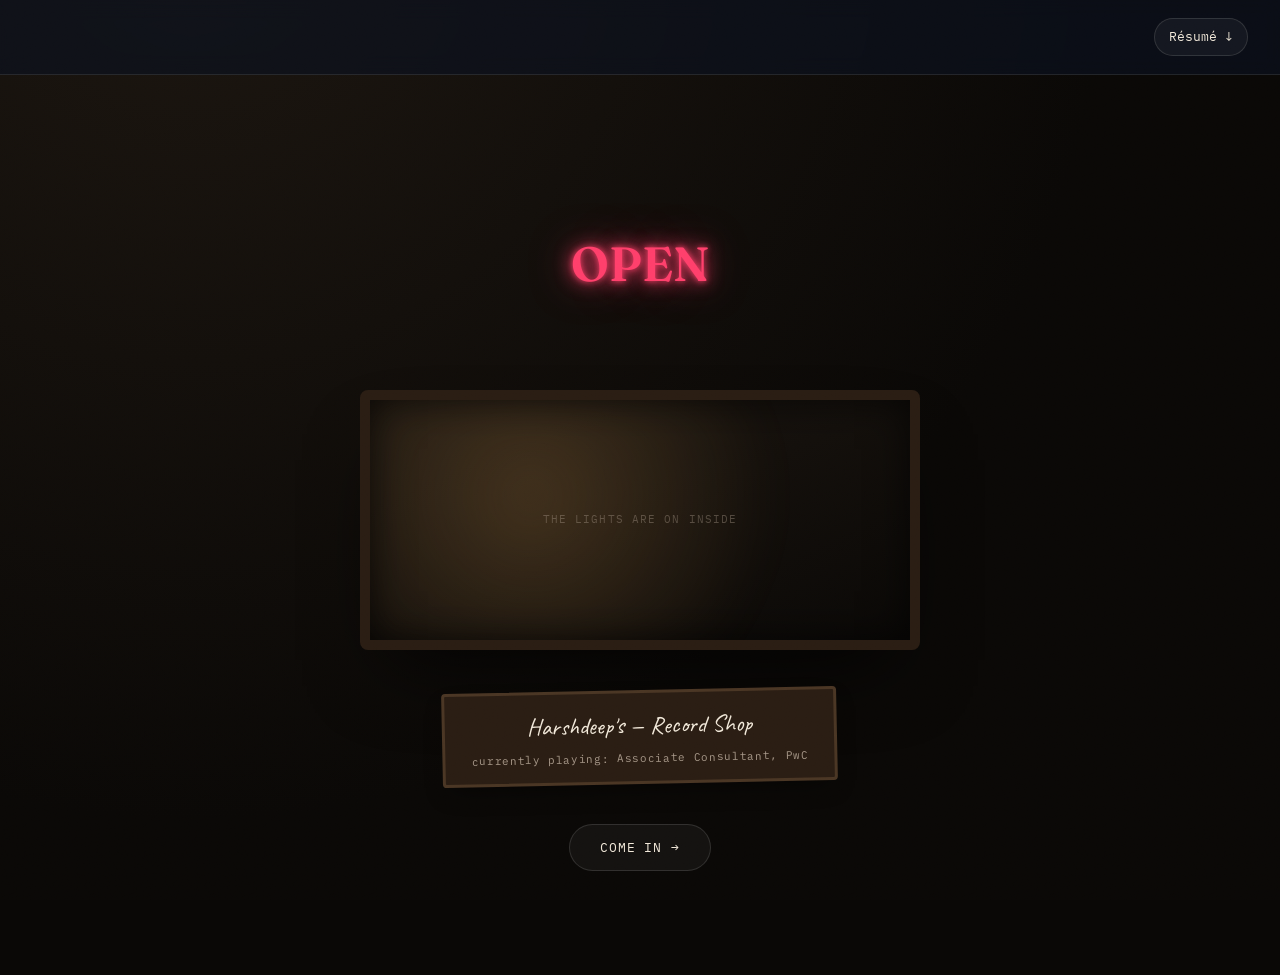
==== commit f2054746: "Add files via upload" ====
--- a/index.html
+++ b/index.html
@@ -3,276 +3,48 @@
 <head>
 <meta charset="UTF-8">
 <meta name="viewport" content="width=device-width, initial-scale=1.0">
-<title>Harshdeep Singh — The Complete Sessions</title>
-<meta name="description" content="Harshdeep Singh — four configurations, one artist: Product, Consulting, Data, Engineering.">
+<title>Harshdeep's — Record Shop</title>
+<meta name="description" content="Harshdeep Singh's record shop — step in.">
 
 <link rel="preconnect" href="https://fonts.googleapis.com">
 <link rel="preconnect" href="https://fonts.gstatic.com" crossorigin>
-<link href="https://fonts.googleapis.com/css2?family=Fraunces:opsz,wght@9..144,300;9..144,500;9..144,600;9..144,700&family=Inter:wght@400;500;600&family=IBM+Plex+Mono:wght@400;500&display=swap" rel="stylesheet">
+<link href="https://fonts.googleapis.com/css2?family=Fraunces:opsz,wght@9..144,300;9..144,500;9..144,600;9..144,700&family=Inter:wght@400;500;600&family=IBM+Plex+Mono:wght@400;500&family=Caveat:wght@600&display=swap" rel="stylesheet">
 <link rel="stylesheet" href="styles.css">
 </head>
-<body data-mode="overview">
+<body data-mode="overview" data-page="sign">
 
 <div class="grain" aria-hidden="true"></div>
-<div class="bg-ambient" aria-hidden="true">
-  <span class="blob blob--a"></span>
-  <span class="blob blob--b"></span>
-</div>
 
 <nav class="nav">
-  <div class="nav__links">
-    <a href="#tracklist">Track Listing</a>
-    <a href="#features">Features</a>
-    <a href="case-studies.html">Case Studies</a>
-    <a href="#contact">Contact</a>
-  </div>
+  <div class="nav__links"></div>
   <a class="nav__resume" href="https://drive.google.com/file/d/1-5M2BheT80IlMUJ9oXyYekqQb4ygV8jG/view?usp=sharing" target="_blank" rel="noopener">Résumé ↓</a>
 </nav>
 
 <main>
+  <div class="shopfront" id="shopfront">
 
-  <!-- COVER + CRATE -->
-  <section class="hero" id="top">
-    <div class="cover">
-      <p class="hero__kicker"><span class="kicker-dot"></span>Harshdeep Singh</p>
-      <h1 class="hero__headline">The Complete Sessions</h1>
-      <p class="hero__sub">Four configurations. One artist.</p>
+    <p class="neon">OPEN</p>
+
+    <div class="window">
+      <div class="window__hint">the lights are on inside</div>
     </div>
 
-    <div class="hero__grid">
-      <div class="rig">
-        <div class="crate" id="crate">
-          <div class="sleeve" data-mode="product">
-            <span class="sleeve__label">Product</span>
-          </div>
-          <div class="sleeve" data-mode="consulting">
-            <span class="sleeve__label">Consulting</span>
-          </div>
-          <div class="sleeve" data-mode="data">
-            <span class="sleeve__label">Data</span>
-          </div>
-          <div class="sleeve" data-mode="engineering">
-            <span class="sleeve__label">Engineering</span>
-          </div>
-        </div>
-
-        <div class="player">
-          <div class="platter" id="platter"></div>
-          <div class="platter__label" id="platter-label"><span id="track-name">—</span></div>
-          <div class="needle" id="needle"></div>
-        </div>
-      </div>
-
-      <div class="spec-card" id="liner-notes">
-        <p class="spec__row">
-          <span class="spec__label">Track</span>
-          <span class="spec__value" id="spec-config">Nothing queued</span>
-        </p>
-        <p class="spec__row">
-          <span class="spec__label">BPM</span>
-          <span class="spec__value" id="spec-stack">Product · Consulting · Data · Engineering</span>
-        </p>
-        <p class="spec__row">
-          <span class="spec__label">Label</span>
-          <span class="spec__value" id="spec-proven">PwC · WizLearnr · Guidewire · Capgemini · Samsung R&amp;D</span>
-        </p>
-        <p class="spec__row">
-          <span class="spec__label">Credits</span>
-          <span class="spec__value" id="spec-shipped">6+ features · 20M+ data points · 100+ interviews</span>
-        </p>
-        <p class="spec__row spec__row--wide">
-          <span class="spec__label">Genre</span>
-          <span class="spec__value" id="spec-deploy">Cross-functional — plays well with product, data and eng teams alike</span>
-        </p>
-      </div>
+    <div class="sign">
+      Harshdeep's — Record Shop<br>
+      <small>currently playing: Associate Consultant, PwC</small>
     </div>
 
-    <p class="hero__hint" id="hint">flip through the crate, pull one out to play it — click it again to eject</p>
-  </section>
+    <button class="door-btn" id="door">Come in →</button>
 
-  <!-- TRACK LISTING (Experience) -->
-  <section class="section" id="tracklist">
-    <p class="eyebrow">Track listing</p>
-
-    <div class="tracks">
-
-      <article class="track" data-mode="consulting">
-        <div class="track__num">01</div>
-        <div class="track__body">
-          <div class="track__head">
-            <h3>Associate Consultant · PwC, Mumbai</h3>
-            <span class="now-playing"><span class="eq"><i></i><i></i><i></i></span>Now Playing</span>
-          </div>
-          <p class="track__date">Oct 2025 — Present</p>
-          <ul>
-            <li>Untangling a live SAP IBP rollout's master data, one correction at a time, for an agrochemical major.</li>
-            <li>Built the dashboard that catches anomalies before they become someone else's problem.</li>
-          </ul>
-        </div>
-      </article>
-
-      <article class="track" data-mode="product">
-        <div class="track__num">02</div>
-        <div class="track__body">
-          <h3>Product Manager, Founder's Office · WizLearnr, Mumbai</h3>
-          <p class="track__date">Apr 2024 – Jun 2024, Apr 2025 – Aug 2025</p>
-          <ul>
-            <li>Ran discovery for a Socratic AI copilot — 100+ user interviews, 5 wireframes, a roadmap the Telangana Government shortlisted.</li>
-            <li>Built a RAG evaluation framework so "good answer" stopped being a gut call.</li>
-          </ul>
-        </div>
-      </article>
-
-      <article class="track" data-mode="engineering">
-        <div class="track__num">03</div>
-        <div class="track__body">
-          <h3>Software Engineer · Guidewire Software, Bangalore</h3>
-          <p class="track__date">Jan 2022 — Jun 2023</p>
-          <ul>
-            <li>Shipped 6+ features for the Guidewire Cloud Platform at 80% code coverage.</li>
-            <li>Closed 30+ vulnerabilities and built the auth layer for third-party integrations as security champion.</li>
-          </ul>
-        </div>
-      </article>
-
-      <article class="track" data-mode="data">
-        <div class="track__num">04</div>
-        <div class="track__body">
-          <h3>Senior Analyst · Capgemini, Remote</h3>
-          <p class="track__date">Oct 2020 — Dec 2021</p>
-          <ul>
-            <li>Migrated Teradata to Snowflake — 20M+ data points, 60K+ objects automated.</li>
-            <li>Cut compute costs 30% and outbound processing from 24h to under 7h. Rising Star of the Month.</li>
-          </ul>
-        </div>
-      </article>
-
-      <article class="track track--hidden" data-mode="data">
-        <div class="track__num">—</div>
-        <div class="track__body">
-          <div class="track__head">
-            <h3>Machine Learning Intern · Samsung R&amp;D Institute</h3>
-            <span class="hidden-tag">Hidden Track</span>
-          </div>
-          <p class="track__date">Jan 2020 — May 2020</p>
-          <ul>
-            <li>Built an audio-based gallery search with MobileNetV2 — 90% training accuracy across 1,500+ files, 20 classes.</li>
-          </ul>
-        </div>
-      </article>
-
-    </div>
-
-    <div class="edu-strip">
-      <p><span>BITSoM, BITS Pilani</span><span>MBA</span><span>2023–2025</span><span>GPA 3.3/4</span></p>
-      <p><span>Thapar Institute of Engineering &amp; Technology</span><span>B.E., Electronics &amp; Computers</span><span>2016–2020</span><span>CGPA 8.46/10</span></p>
-    </div>
-  </section>
-
-  <!-- FEATURES (was Selected Work) -->
-  <section class="section" id="features">
-    <p class="eyebrow">Features</p>
-    <p class="section-note">Not full releases — things I contributed to, credited like a feature on someone else's track.</p>
-
-    <div class="work-grid">
-      <article class="work-card" data-mode="consulting">
-        <span class="work-card__tag" data-tag="consulting">Consulting</span>
-        <h3>HP Tech Ventures Externship</h3>
-        <p>Featured on: HP's investment due-diligence process, sourcing startups against their thesis.</p>
-      </article>
-
-      <article class="work-card" data-mode="data">
-        <span class="work-card__tag" data-tag="data">Data</span>
-        <h3>Consilience.AI — AlphaIQ Beta</h3>
-        <p>Featured on: AlphaIQ's beta, stress-testing an LLM risk model for NYSE-listed firms.</p>
-      </article>
-    </div>
-
-    <a class="work-cta" href="case-studies.html">Full write-ups (in progress) →</a>
-  </section>
-
-  <!-- CREDITS (Full stack) -->
-  <section class="section section--tight" id="stack">
-    <p class="eyebrow">Credits</p>
-    <div class="chip-row" id="chip-row">
-      <span class="chip" data-mode="product">Prompt Engineering</span>
-      <span class="chip" data-mode="product">Wireframing</span>
-      <span class="chip" data-mode="product">Market Research</span>
-      <span class="chip" data-mode="product">Product Benchmarking</span>
-      <span class="chip" data-mode="product">No-Code Tools</span>
-      <span class="chip" data-mode="consulting">Strategy</span>
-      <span class="chip" data-mode="consulting">Financial Modeling</span>
-      <span class="chip" data-mode="consulting">Sensitivity Analysis</span>
-      <span class="chip" data-mode="consulting">SAP IBP</span>
-      <span class="chip" data-mode="consulting">Stakeholder Management</span>
-      <span class="chip" data-mode="data">Snowflake</span>
-      <span class="chip" data-mode="data">Python</span>
-      <span class="chip" data-mode="data">Tableau</span>
-      <span class="chip" data-mode="data">Machine Learning</span>
-      <span class="chip" data-mode="data">Deep Learning</span>
-      <span class="chip" data-mode="engineering">Java</span>
-      <span class="chip" data-mode="engineering">AWS</span>
-      <span class="chip" data-mode="engineering">Security &amp; Auth</span>
-      <span class="chip" data-mode="engineering">Gen AI</span>
-      <span class="chip" data-mode="engineering">Cloud Platforms</span>
-    </div>
-  </section>
-
-  <!-- NOTABLE MENTIONS -->
-  <section class="section section--tight" id="more">
-    <p class="eyebrow">Notable mentions</p>
-    <div class="record">
-      <div class="record__group">
-        <p class="record__label">Case comps</p>
-        <div class="chip-row chip-row--flat">
-          <span class="chip chip--flat">Product Folks Teardown '25</span>
-          <span class="chip chip--flat">MDI Gurgaon PM Case '24</span>
-          <span class="chip chip--flat">PM School Teardown '23</span>
-          <span class="chip chip--flat">SIBM Pune PM Case '23</span>
-        </div>
-      </div>
-      <div class="record__group">
-        <p class="record__label">Certifications</p>
-        <div class="chip-row chip-row--flat">
-          <span class="chip chip--flat">Product Analytics</span>
-          <span class="chip chip--flat">Prompt Engineering for Everyone</span>
-          <span class="chip chip--flat">30 Days of Google Cloud</span>
-          <span class="chip chip--flat">Python for Developers</span>
-          <span class="chip chip--flat">AI Micro-Certification</span>
-          <span class="chip chip--flat">Google Project Management</span>
-        </div>
-      </div>
-      <div class="record__group">
-        <p class="record__label">Olympiads</p>
-        <div class="chip-row chip-row--flat">
-          <span class="chip chip--flat">SOF NSO '13</span>
-          <span class="chip chip--flat">SOF IMO '14</span>
-          <span class="chip chip--flat">SOF NCO '15</span>
-        </div>
-      </div>
-    </div>
-  </section>
-
-  <!-- LABEL INFO (Contact) -->
-  <section class="contact" id="contact">
-    <p class="eyebrow eyebrow--light">Label info</p>
-    <h2 class="contact__heading">For bookings, get in touch.</h2>
-    <div class="contact__links">
-      <a href="mailto:dharsh7777@gmail.com">dharsh7777@gmail.com</a>
-      <a href="https://wa.me/917355120100" target="_blank" rel="noopener">WhatsApp</a>
-      <a href="#" target="_blank" rel="noopener" id="linkedin-link">LinkedIn</a>
-    </div>
-  </section>
-
+  </div>
 </main>
 
-<footer class="footer">
-  <span>Harshdeep Singh</span>
-  <span>The Complete Sessions</span>
-</footer>
-
-<div class="toast" id="toast" role="status" aria-live="polite"></div>
-
-<script src="script.js"></script>
+<script>
+  document.getElementById('door').addEventListener('click', function () {
+    const scene = document.getElementById('shopfront');
+    scene.classList.add('is-leaving');
+    setTimeout(function () { window.location.href = 'floor.html'; }, 450);
+  });
+</script>
 </body>
 </html>
--- a/styles.css
+++ b/styles.css
@@ -18,6 +18,7 @@
   --c-consulting: #3f8fd1;
   --c-data: #3fae7a;
   --c-engineering: #9a6fd1;
+  --neon: #ff3f6b;
 
   --font-display: "Fraunces", serif;
   --font-body: "Inter", -apple-system, sans-serif;
@@ -25,6 +26,11 @@
 
   --wrap: 880px;
 }
+
+/* Per-page lighting mood — same family, different feel */
+body[data-page="sign"] { --bg-0: #0a0806; --bg-1: #14100b; --bg-2: #1c1610; }
+body[data-page="wall"] { --bg-0: #100c0a; --bg-1: #1c1512; --bg-2: #26190f; --text-soft: #9c9184; }
+body[data-page="counter"] { --bg-0: #110b08; --bg-1: #1a120c; --bg-2: #221609; }
 
 * { box-sizing: border-box; }
 
@@ -600,3 +606,143 @@
   transition: background 0.2s ease, border-color 0.2s ease;
 }
 .page-cta:hover { background: var(--text); color: var(--bg-0); }
+
+/* ---------- Continue CTA (shared) ---------- */
+.continue { display: flex; flex-direction: column; align-items: center; gap: 10px; padding: 60px 32px 90px; text-align: center; }
+.continue__link {
+  font-family: var(--font-mono); font-size: 13px; text-decoration: none; color: var(--text);
+  border: 1px solid var(--glass-border); background: var(--glass-fill); padding: 12px 24px; border-radius: 999px;
+  transition: background 0.2s ease, border-color 0.2s ease, transform 0.15s ease;
+}
+.continue__link:hover { background: var(--accent); color: var(--bg-0); border-color: var(--accent); transform: translateY(-1px); }
+.continue__hint { font-family: var(--font-mono); font-size: 11px; color: var(--text-soft); opacity: 0.6; }
+
+/* ========================================================= */
+/* Page: Sign (index.html)                                    */
+/* ========================================================= */
+.shopfront { min-height: 100vh; display: flex; flex-direction: column; align-items: center; justify-content: center; gap: 40px; padding: 40px 24px; text-align: center; }
+
+.neon {
+  font-family: var(--font-display); font-weight: 600; font-size: clamp(30px, 6vw, 48px);
+  color: var(--neon); text-shadow: 0 0 6px var(--neon), 0 0 18px var(--neon), 0 0 40px color-mix(in srgb, var(--neon) 60%, transparent);
+  animation: neonFlicker 4s ease-in-out infinite;
+}
+@keyframes neonFlicker {
+  0%, 19%, 21%, 23%, 100% { opacity: 1; }
+  20%, 22% { opacity: 0.4; }
+}
+
+.window {
+  position: relative; width: min(560px, 86vw); height: 260px; border-radius: 8px;
+  background: linear-gradient(155deg, var(--bg-2), var(--bg-0));
+  border: 10px solid #2a1d13; box-shadow: inset 0 0 40px rgba(0,0,0,.7), 0 40px 80px -30px rgba(0,0,0,.8);
+  overflow: hidden;
+}
+.window::before {
+  content: ""; position: absolute; inset: 0;
+  background: radial-gradient(circle at 30% 40%, color-mix(in srgb, var(--accent) 22%, transparent), transparent 60%);
+  filter: blur(20px);
+}
+.window__hint { position: absolute; inset: 0; display: flex; align-items: center; justify-content: center;
+  font-family: var(--font-mono); font-size: 11px; text-transform: uppercase; letter-spacing: 0.1em; color: var(--text-soft); opacity: 0.4; }
+
+.sign {
+  font-family: 'Caveat', 'Fraunces', cursive, serif; font-size: 24px; background: #2a1d13; color: var(--text);
+  border: 3px solid #4a3624; padding: 14px 26px; border-radius: 4px; transform: rotate(-1.2deg);
+  box-shadow: 0 10px 24px -10px rgba(0,0,0,.6);
+}
+.sign small { display: block; font-family: var(--font-mono); font-size: 11px; letter-spacing: 0.06em; color: var(--text-soft); margin-top: 6px; }
+
+.door-btn {
+  font-family: var(--font-mono); font-size: 13px; text-transform: uppercase; letter-spacing: 0.06em;
+  color: var(--text); background: var(--glass-fill); border: 1px solid var(--glass-border);
+  padding: 14px 30px; border-radius: 999px; cursor: pointer; transition: background 0.25s ease, transform 0.15s ease, border-color 0.25s ease;
+}
+.door-btn:hover { background: var(--accent); color: var(--bg-0); border-color: var(--accent); transform: translateY(-1px); }
+
+.shopfront.is-leaving { animation: doorSwing 0.5s ease forwards; }
+@keyframes doorSwing { to { opacity: 0; transform: scale(0.97); } }
+
+/* ========================================================= */
+/* Page: Wall (wall.html)                                     */
+/* ========================================================= */
+.wall-page { max-width: var(--wrap); margin: 0 auto; padding: 80px 32px 40px; }
+.wall-row { display: flex; gap: 32px; flex-wrap: wrap; justify-content: center; margin-bottom: 64px; }
+
+.framed, .plaque { width: 240px; padding: 20px; border-radius: 6px; text-align: center; position: relative; }
+.framed {
+  background: linear-gradient(155deg, #2a2018, #1a130d); border: 6px solid #5a4326;
+  box-shadow: 0 16px 30px -14px rgba(0,0,0,.7), inset 0 0 0 1px color-mix(in srgb, var(--accent) 30%, transparent);
+}
+.framed h4 { font-family: var(--font-display); font-size: 16px; color: var(--accent); margin: 6px 0 8px; }
+.framed p { font-size: 12.5px; color: var(--text-soft); margin: 0; line-height: 1.4; }
+.stamp {
+  position: absolute; top: 10px; right: 10px; border: 2px solid var(--c-product); color: var(--c-product);
+  font-family: var(--font-mono); font-size: 9px; font-weight: 700; letter-spacing: 0.06em; padding: 2px 6px;
+  border-radius: 3px; transform: rotate(8deg); opacity: 0.85;
+}
+
+.plaque { background: linear-gradient(155deg, #3a2a1a, #241a10); border: 3px solid #8a6a3a; box-shadow: 0 14px 26px -14px rgba(0,0,0,.7); }
+.plaque__ribbon {
+  width: 36px; height: 36px; margin: 0 auto 8px; border-radius: 50%;
+  background: radial-gradient(circle at 35% 30%, #f2c14e, #a4780e);
+  display: flex; align-items: center; justify-content: center; font-size: 17px; box-shadow: 0 3px 8px rgba(0,0,0,.5);
+}
+.plaque h4 { font-family: var(--font-display); font-size: 15px; color: var(--text); margin: 0 0 8px; }
+.plaque p { font-size: 12.5px; color: var(--text-soft); margin: 0; line-height: 1.4; }
+
+.board {
+  background: #3a2c1f; border: 10px solid #241a12; border-radius: 6px; padding: 32px;
+  display: flex; gap: 26px; flex-wrap: wrap; justify-content: center;
+  box-shadow: inset 0 2px 10px rgba(0,0,0,.4), 0 20px 40px -20px rgba(0,0,0,.7);
+  margin-bottom: 48px;
+}
+.flyer { position: relative; width: 160px; height: 140px; cursor: pointer; }
+.flyer__back, .flyer__front { position: absolute; inset: 0; border-radius: 2px; padding: 14px; box-sizing: border-box; }
+.flyer__back { background: #f2e9da; color: #241a12; transform: rotate(1.5deg); box-shadow: 0 6px 14px rgba(0,0,0,.4); }
+.flyer__back p { font-family: var(--font-body); font-size: 12px; line-height: 1.4; margin: 0; }
+.flyer__front {
+  background: #e7dcc8; color: #241a12; transform: rotate(-2deg); box-shadow: 0 8px 16px rgba(0,0,0,.45);
+  transition: transform 0.4s cubic-bezier(.34,1.5,.5,1); display: flex; align-items: center; justify-content: center; text-align: center;
+}
+.flyer__front h4 { font-family: var(--font-display); font-weight: 600; font-size: 15px; margin: 0; }
+.flyer.is-peeled .flyer__front { transform: rotate(-18deg) translate(-32px, -28px); }
+.flyer__pin {
+  position: absolute; top: -6px; left: 50%; transform: translateX(-50%); width: 8px; height: 8px; border-radius: 50%;
+  background: radial-gradient(circle at 35% 30%, var(--c-product), #8a2e18); z-index: 3; box-shadow: 0 2px 4px rgba(0,0,0,.5);
+}
+.board__hint { text-align: center; font-family: var(--font-mono); font-size: 11.5px; color: var(--text-soft); opacity: 0.65; margin: -28px 0 48px; }
+
+/* small pinned badges for case comps / certs, cheaper than a full flyer */
+.pin-row { display: flex; flex-wrap: wrap; gap: 12px; justify-content: center; }
+.pin-badge {
+  font-family: var(--font-mono); font-size: 11px; color: var(--text-soft); background: var(--glass-fill);
+  border: 1px dashed var(--glass-border); padding: 6px 12px; border-radius: 4px; transform: rotate(var(--r, 0deg));
+}
+.pin-badge:nth-child(3n) { --r: -1.5deg; } .pin-badge:nth-child(3n+1) { --r: 1deg; }
+
+/* ========================================================= */
+/* Page: Counter (counter.html)                               */
+/* ========================================================= */
+.counter-page { max-width: var(--wrap); margin: 0 auto; padding: 80px 32px 40px; text-align: center; }
+
+.card-holder {
+  width: min(320px, 80vw); margin: 40px auto; padding: 28px 24px 20px; border-radius: 10px;
+  background: linear-gradient(155deg, #241a12, #17110b); border: 1px solid var(--glass-border);
+  box-shadow: inset 0 2px 6px rgba(0,0,0,.5), 0 24px 50px -24px rgba(0,0,0,.7);
+}
+.business-card {
+  background: var(--text); color: var(--bg-0); border-radius: 6px; padding: 18px 20px; text-align: left;
+  box-shadow: 0 10px 20px -8px rgba(0,0,0,.5); font-family: var(--font-body);
+}
+.business-card h4 { font-family: var(--font-display); font-size: 17px; margin: 0 0 4px; }
+.business-card p { font-family: var(--font-mono); font-size: 11.5px; margin: 2px 0; opacity: 0.75; }
+.business-card a { text-decoration: none; color: inherit; border-bottom: 1px solid currentColor; }
+.card-holder__label { font-family: var(--font-mono); font-size: 10.5px; color: var(--text-soft); text-transform: uppercase; letter-spacing: 0.08em; margin-top: 14px; }
+
+.staff-picks { margin-top: 56px; text-align: left; max-width: 520px; margin-left: auto; margin-right: auto; }
+.staff-picks__board {
+  background: #241a12; border: 8px solid #17110b; border-radius: 6px; padding: 20px 24px;
+  box-shadow: inset 0 2px 8px rgba(0,0,0,.5);
+}
+.staff-picks__title { font-family: 'Caveat', cursive; font-size: 22px; color: var(--accent); margin: 0 0 10px; text-align: center; }
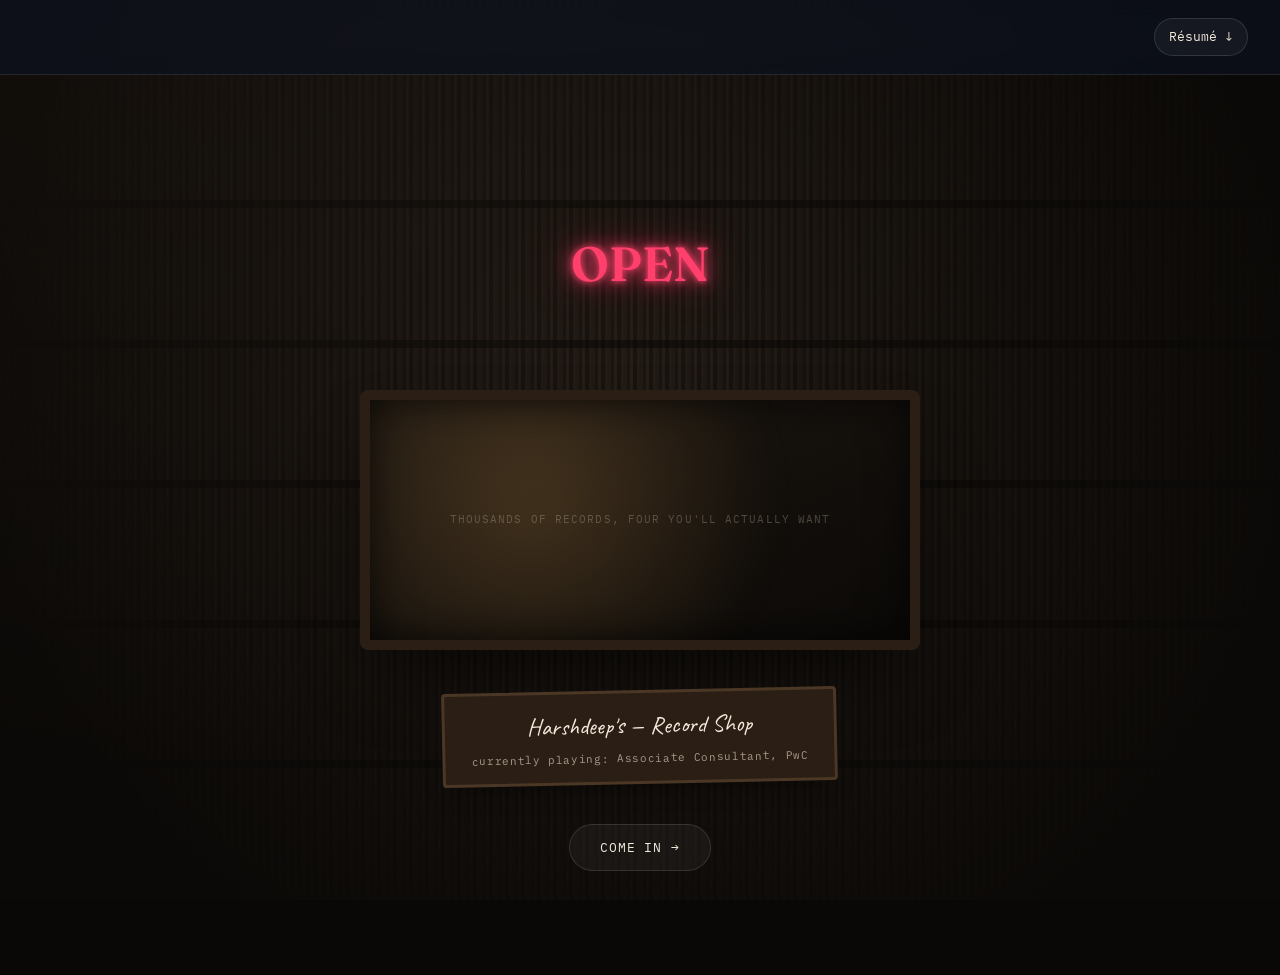
==== commit 59d3e877: "Add files via upload" ====
--- a/index.html
+++ b/index.html
@@ -14,6 +14,7 @@
 <body data-mode="overview" data-page="sign">
 
 <div class="grain" aria-hidden="true"></div>
+<div class="library-bg" aria-hidden="true"></div>
 
 <nav class="nav">
   <div class="nav__links"></div>
@@ -26,7 +27,7 @@
     <p class="neon">OPEN</p>
 
     <div class="window">
-      <div class="window__hint">the lights are on inside</div>
+      <div class="window__hint">thousands of records, four you'll actually want</div>
     </div>
 
     <div class="sign">
--- a/styles.css
+++ b/styles.css
@@ -169,6 +169,16 @@
   gap: 14px 28px;
   box-shadow: 0 24px 60px -28px rgba(0, 0, 0, 0.7);
 }
+.spec-card__eyebrow {
+  grid-column: 1 / -1;
+  font-family: var(--font-mono);
+  font-size: 10.5px;
+  text-transform: uppercase;
+  letter-spacing: 0.06em;
+  color: var(--text-soft);
+  opacity: 0.7;
+  margin: 0 0 4px;
+}
 .spec__row--wide { grid-column: 1 / -1; }
 .spec__row {
   display: flex;
@@ -646,6 +656,23 @@
 .window__hint { position: absolute; inset: 0; display: flex; align-items: center; justify-content: center;
   font-family: var(--font-mono); font-size: 11px; text-transform: uppercase; letter-spacing: 0.1em; color: var(--text-soft); opacity: 0.4; }
 
+.library-bg {
+  position: fixed; inset: 0; z-index: -1;
+  background-image:
+    repeating-linear-gradient(0deg, transparent 0 132px, rgba(0,0,0,.55) 132px 140px),
+    repeating-linear-gradient(90deg,
+      hsl(24 28% 16%) 0px, hsl(24 28% 16%) 3px,
+      hsl(18 22% 12%) 3px, hsl(18 22% 12%) 6px,
+      hsl(32 20% 19%) 6px, hsl(32 20% 19%) 9px,
+      hsl(12 18% 11%) 9px, hsl(12 18% 11%) 13px,
+      hsl(28 24% 17%) 13px, hsl(28 24% 17%) 16px);
+  opacity: 0.5;
+}
+.library-bg::after {
+  content: ""; position: absolute; inset: 0;
+  background: radial-gradient(circle at 50% 42%, transparent 0%, var(--bg-0) 82%);
+}
+
 .sign {
   font-family: 'Caveat', 'Fraunces', cursive, serif; font-size: 24px; background: #2a1d13; color: var(--text);
   border: 3px solid #4a3624; padding: 14px 26px; border-radius: 4px; transform: rotate(-1.2deg);
